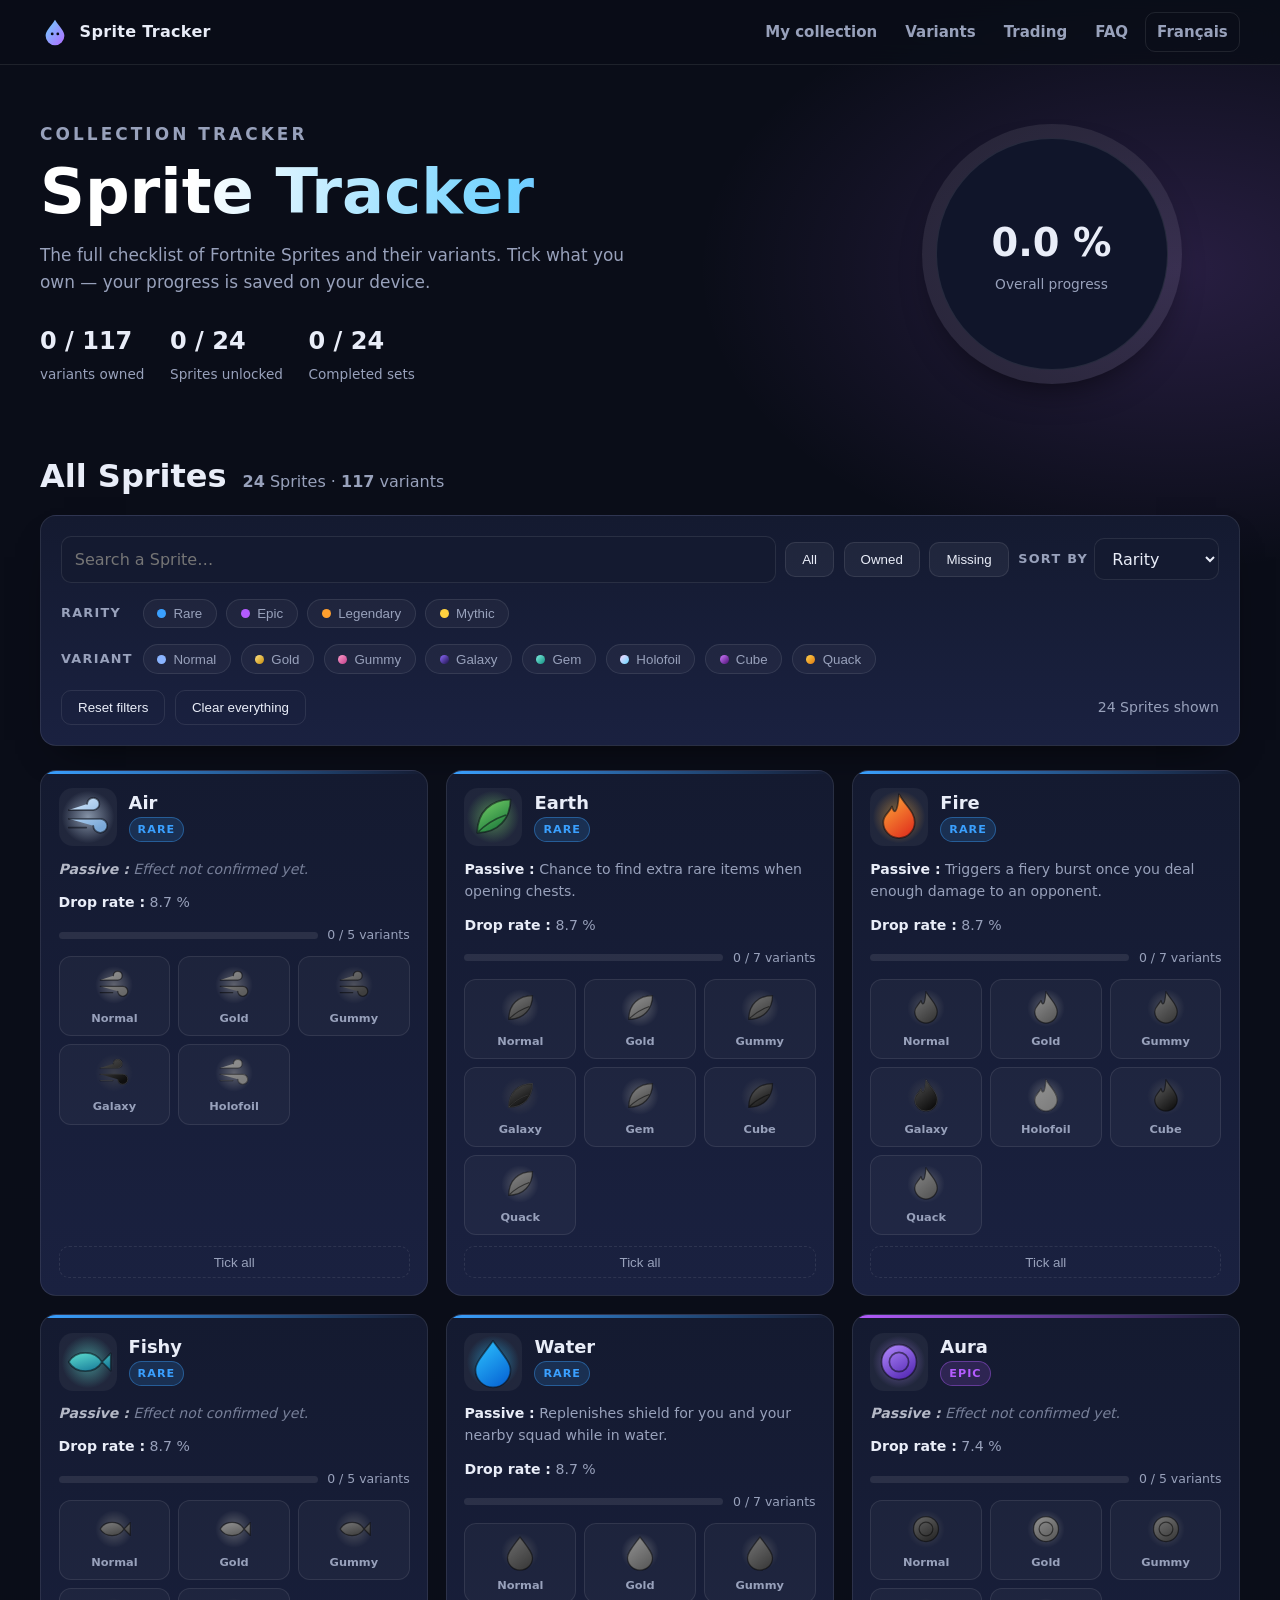
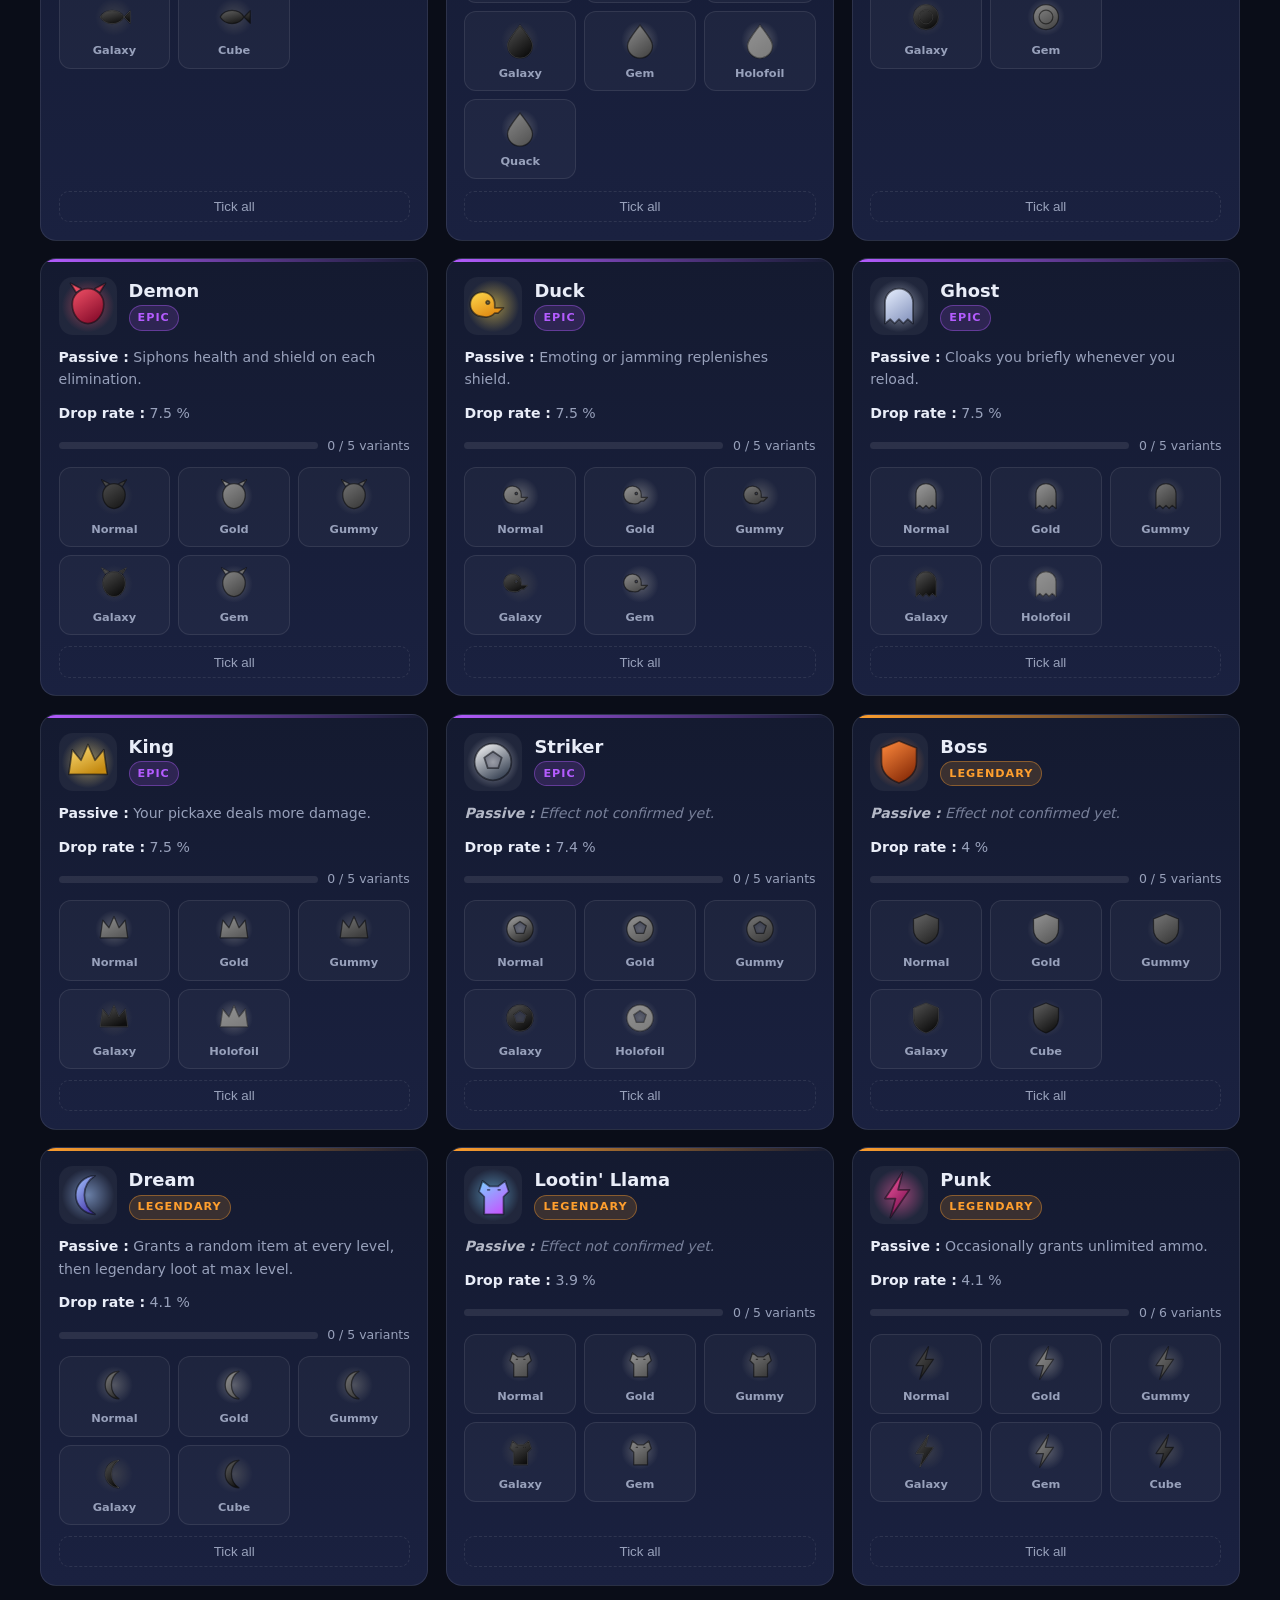
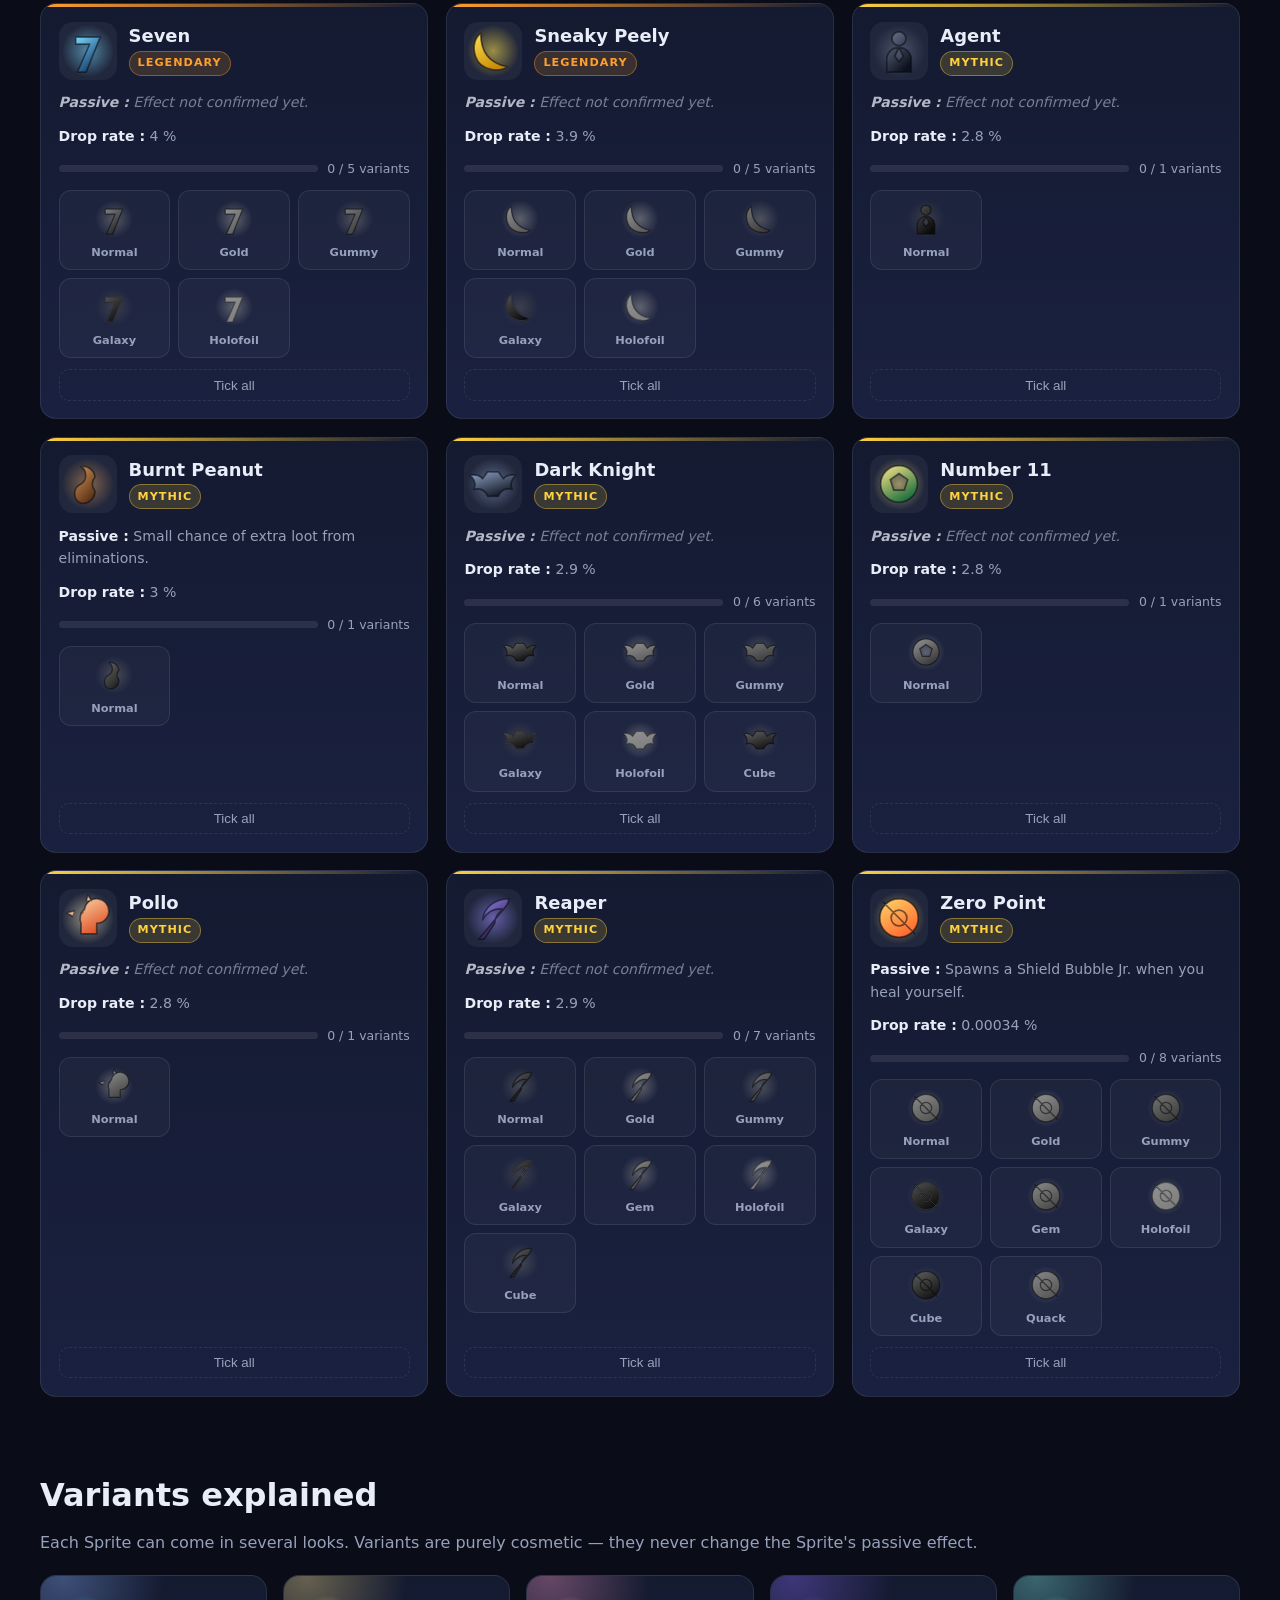
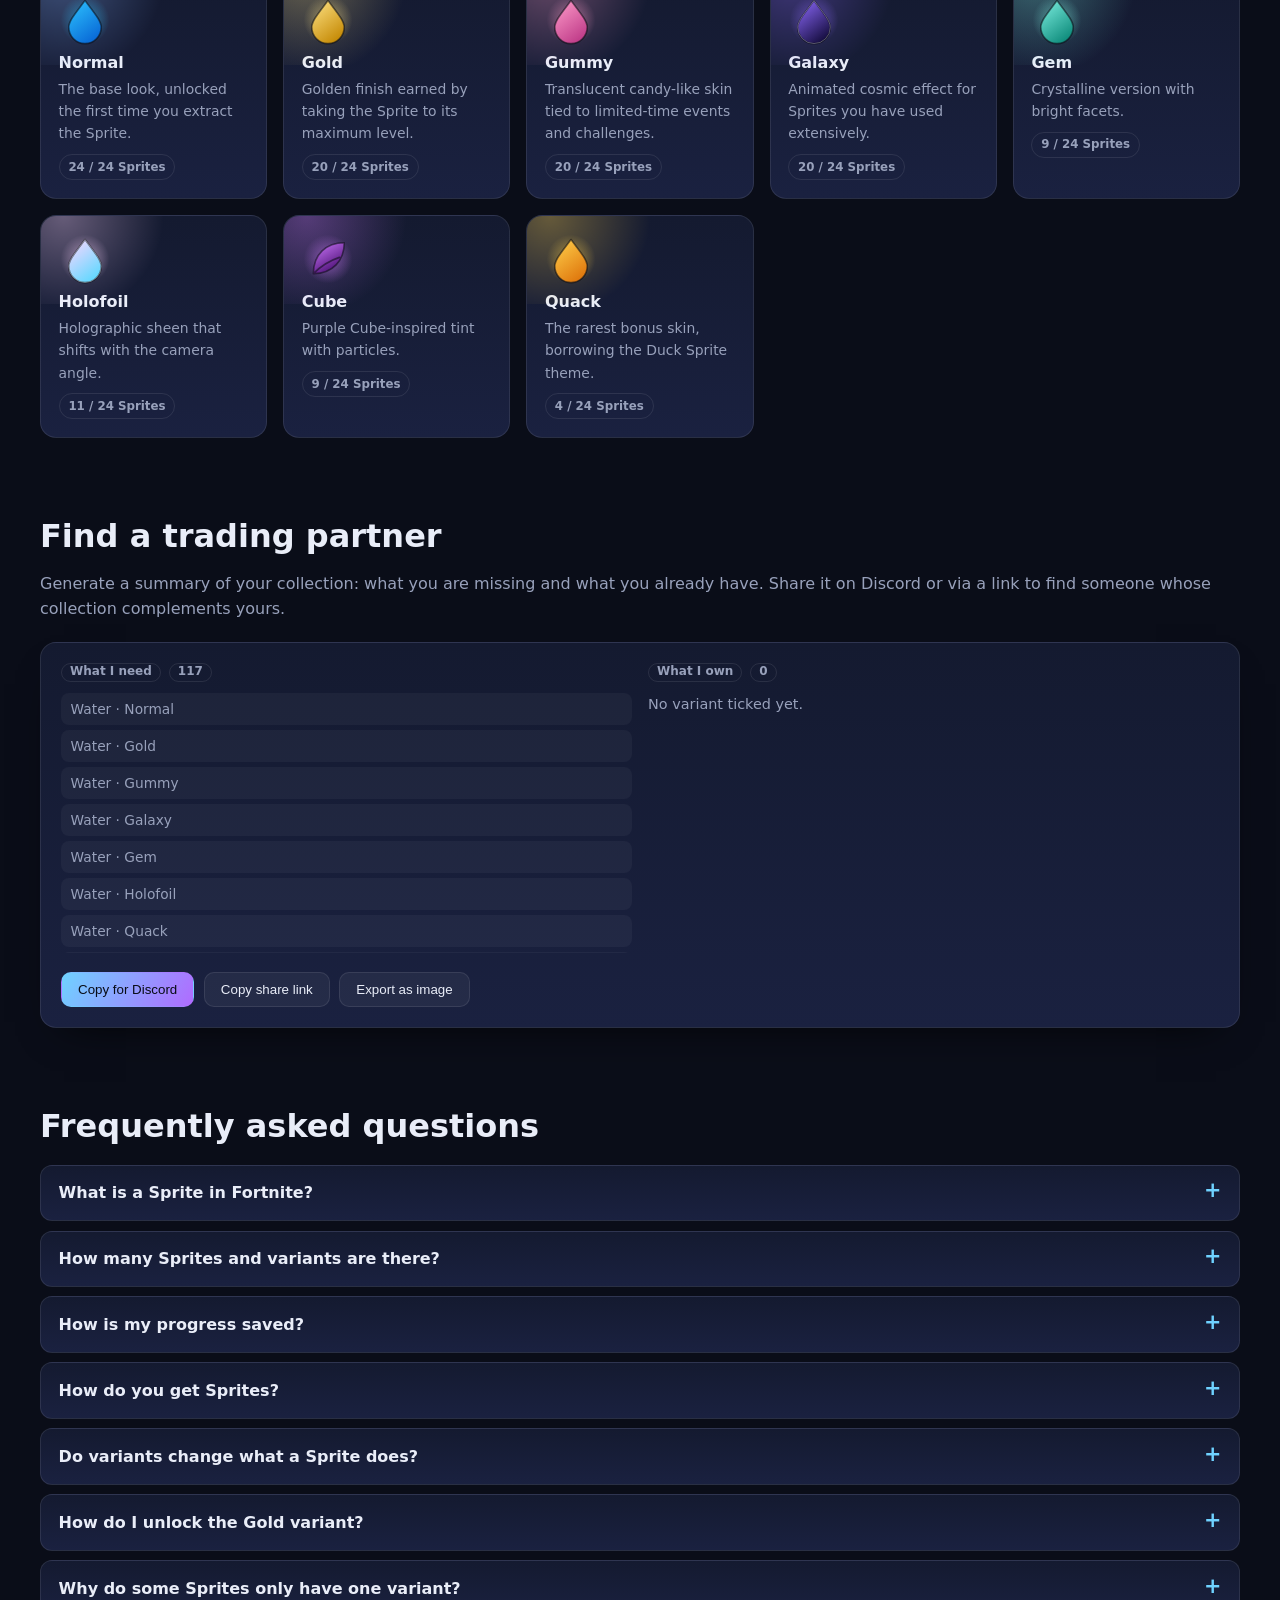
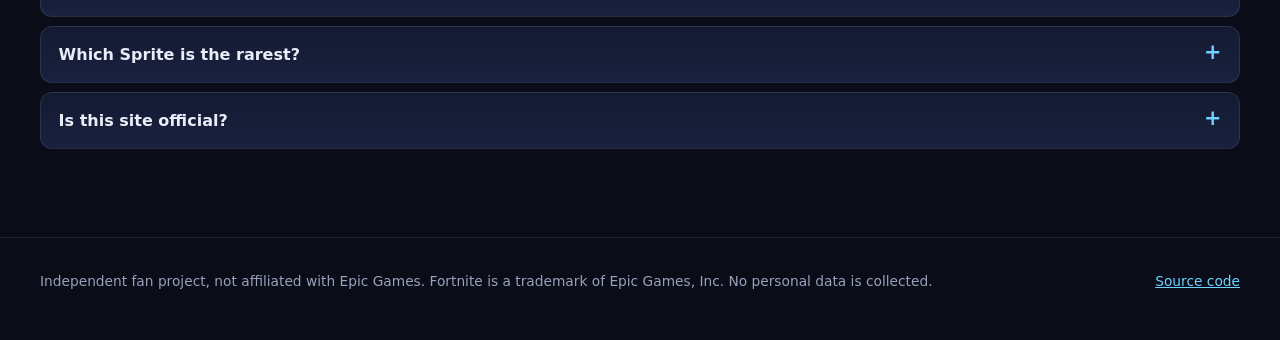
==== en/index.html @ acf473a6 "Ajout du site Sprite Tracker (checklist de collection FR/EN) Site statique sans build ni backend : -" ====
<!doctype html>
<html lang="en">
<head>
<meta charset="utf-8">
<meta name="viewport" content="width=device-width, initial-scale=1">
<title>Sprite Tracker — Fortnite Sprite collection checklist</title>
<meta name="description" content="Tick off your Sprites and variants, track your completion, find trading partners.">
<meta name="theme-color" content="#0a0d18">
<meta property="og:type" content="website">
<meta property="og:title" content="Sprite Tracker — Fortnite Sprite collection">
<meta property="og:description" content="The full checklist of Fortnite Sprites and their variants.">
<link rel="canonical" href="./">
<link rel="alternate" hreflang="fr" href="../fr/">
<link rel="alternate" hreflang="en" href="../en/">
<link rel="alternate" hreflang="x-default" href="../">
<link rel="icon" href="../assets/img/favicon.svg" type="image/svg+xml">
<link rel="stylesheet" href="../assets/css/styles.css">
</head>
<body>
<a class="skip" href="#collection">Skip to content</a>

<header class="site-header">
  <div class="wrap">
    <a class="brand" href="./">
      <svg viewBox="0 0 64 64" aria-hidden="true">
        <defs><linearGradient id="bg1" x1="0" y1="0" x2="1" y2="1">
          <stop offset="0%" stop-color="#6fd2ff"/><stop offset="100%" stop-color="#b06bff"/>
        </linearGradient></defs>
        <path d="M32 6 C 42 22, 52 30, 52 40 a 20 20 0 0 1 -40 0 C 12 30, 22 22, 32 6 Z"
              fill="url(#bg1)"/>
        <circle cx="26" cy="36" r="3" fill="#0a0d18"/>
        <circle cx="38" cy="36" r="3" fill="#0a0d18"/>
      </svg>
      Sprite Tracker
    </a>
    <nav class="site-nav" aria-label="Main navigation">
      <a href="#collection" data-t="nav.collection">Ma collection</a>
      <a href="#variantes" data-t="nav.variants">Variantes</a>
      <a href="#echanges" data-t="nav.trade">Échanges</a>
      <a href="#questions" data-t="nav.faq">FAQ</a>
      <a class="lang" id="lang-link" href="../fr/" data-t="nav.lang">Français</a>
    </nav>
  </div>
</header>

<main>
  <section class="hero">
    <div class="wrap hero__grid">
      <div>
        <p class="kicker" data-t="hero.kicker">Traqueur de collection</p>
        <h1 data-t="hero.title">Sprite Tracker</h1>
        <p data-t="hero.subtitle"></p>
        <div class="hero__stats">
          <div class="stat">
            <b id="progress-slots">0 / 0</b>
            <span data-t="hero.slotsLabel">variantes possédées</span>
          </div>
          <div class="stat">
            <b id="progress-sprites">0 / 0</b>
            <span data-t="hero.spritesLabel">Sprites débloqués</span>
          </div>
          <div class="stat">
            <b id="progress-complete">0 / 0</b>
            <span data-t="hero.completeLabel">Collections complètes</span>
          </div>
        </div>
      </div>
      <div class="ring" id="progress-ring" role="progressbar"
           aria-valuemin="0" aria-valuemax="100" aria-valuenow="0" aria-label="Progress">
        <div class="ring__inner">
          <div class="ring__pct" id="progress-pct">0 %</div>
          <div class="ring__sub" data-t="hero.progressLabel">Progression totale</div>
        </div>
      </div>
    </div>
  </section>

  <section class="section" id="collection">
    <div class="wrap">
      <div class="section__head">
        <h2 data-t="filters.heading">Tous les Sprites</h2>
        <p><b id="total-sprites">0</b> Sprites · <b id="total-slots">0</b> variants</p>
      </div>

      <div class="panel toolbar">
        <div class="toolbar__row">
          <input type="search" id="search" placeholder="Rechercher un Sprite…">
          <div id="status-filters" class="toolbar__row" role="group" aria-label="Status">
            <button type="button" class="btn" data-status="all" aria-pressed="true" data-t="filters.all">Tous</button>
            <button type="button" class="btn" data-status="owned" aria-pressed="false" data-t="filters.owned">Possédés</button>
            <button type="button" class="btn" data-status="missing" aria-pressed="false" data-t="filters.missing">Manquants</button>
          </div>
          <label class="toolbar__row" style="gap:.4rem">
            <span class="toolbar__label" style="min-width:auto" data-t="filters.sortLabel">Trier par</span>
            <select id="sort">
              <option value="rarity" data-t="filters.sortRarity">Rareté</option>
              <option value="name" data-t="filters.sortName">Nom</option>
              <option value="progress" data-t="filters.sortProgress">Progression</option>
              <option value="drop" data-t="filters.sortDrop">Taux d'apparition</option>
            </select>
          </label>
        </div>
        <div class="toolbar__row">
          <span class="toolbar__label" data-t="filters.rarity">Rareté</span>
          <div id="rarity-filters" class="toolbar__row" role="group"></div>
        </div>
        <div class="toolbar__row">
          <span class="toolbar__label" data-t="filters.variant">Variante</span>
          <div id="variant-filters" class="toolbar__row" role="group"></div>
        </div>
        <div class="toolbar__row">
          <button type="button" class="btn btn--ghost" id="clear-filters" data-t="filters.clear">Réinitialiser les filtres</button>
          <button type="button" class="btn btn--ghost" id="reset" data-t="hero.reset">Tout décocher</button>
          <span class="toolbar__meta" id="result-count"></span>
        </div>
      </div>

      <div class="grid" id="grid"></div>
    </div>
  </section>

  <section class="section" id="variantes">
    <div class="wrap">
      <div class="section__head">
        <h2 data-t="variants.heading">Les variantes expliquées</h2>
        <p data-t="variants.intro"></p>
      </div>
      <ul class="legend" id="variant-legend"></ul>
    </div>
  </section>

  <section class="section" id="echanges">
    <div class="wrap">
      <div class="section__head">
        <h2 data-t="trade.heading">Trouver un partenaire d'échange</h2>
        <p data-t="trade.intro"></p>
      </div>
      <div class="panel">
        <div class="trade">
          <div class="trade__col">
            <h3><span data-t="trade.want">Ce qu'il me manque</span> <span id="trade-want-count">0</span></h3>
            <div id="trade-want"></div>
          </div>
          <div class="trade__col">
            <h3><span data-t="trade.have">Ce que je possède</span> <span id="trade-have-count">0</span></h3>
            <div id="trade-have"></div>
          </div>
        </div>
        <div class="trade__actions">
          <button type="button" class="btn btn--primary" id="copy-discord" data-t="trade.copy">Copier pour Discord</button>
          <button type="button" class="btn" id="copy-link" data-t="trade.share">Copier le lien de partage</button>
          <button type="button" class="btn" id="export-image" data-t="trade.exportImage">Exporter en image</button>
        </div>
      </div>
    </div>
  </section>

  <section class="section" id="questions">
    <div class="wrap">
      <div class="section__head">
        <h2 data-t="faq.heading">Questions fréquentes</h2>
      </div>
      <div class="faq" id="faq"></div>
    </div>
  </section>
</main>

<footer class="site-footer">
  <div class="wrap">
    <p data-t="footer.disclaimer"></p>
    <p><a href="https://github.com/rachid598/sprite" data-t="footer.source">Code source</a></p>
  </div>
</footer>

<dialog id="import-dialog">
  <h2 data-t="trade.importTitle">Progression importée</h2>
  <p data-t="trade.importBody"></p>
  <span id="import-compare"></span>
  <div class="dialog__actions">
    <button type="button" class="btn btn--primary" data-import="replace" data-t="trade.importReplace">Remplacer la mienne</button>
    <button type="button" class="btn" data-import="merge" data-t="trade.importMerge">Fusionner les deux</button>
    <button type="button" class="btn btn--ghost" data-import="keep" data-t="trade.importKeep">Garder la mienne</button>
  </div>
</dialog>

<script type="module" src="../assets/js/app.js"></script>
</body>
</html>
---- assets/css/styles.css ----
:root {
  --bg: #0a0d18;
  --bg-2: #10152a;
  --panel: #141a30;
  --panel-2: #1a2140;
  --line: rgba(255, 255, 255, 0.09);
  --text: #e9edf8;
  --muted: #98a1bb;
  --accent: #6fd2ff;
  --accent-2: #b06bff;
  --ok: #55e39b;
  --radius: 16px;
  --shadow: 0 18px 40px -24px rgba(0, 0, 0, 0.9);
  --max: 1200px;
}

* {
  box-sizing: border-box;
}

html {
  scroll-behavior: smooth;
  /* le header est collant : décale les ancres pour ne pas passer dessous */
  scroll-padding-top: 80px;
}

body {
  margin: 0;
  background:
    radial-gradient(900px 600px at 12% -8%, rgba(111, 210, 255, 0.16), transparent 60%),
    radial-gradient(800px 500px at 92% 4%, rgba(176, 107, 255, 0.18), transparent 60%),
    var(--bg);
  color: var(--text);
  font: 16px/1.6 system-ui, -apple-system, 'Segoe UI', Roboto, sans-serif;
  -webkit-font-smoothing: antialiased;
}

h1, h2, h3 {
  line-height: 1.15;
  margin: 0;
}

p {
  margin: 0;
}

a {
  color: var(--accent);
}

.wrap {
  width: min(100% - 2.5rem, var(--max));
  margin-inline: auto;
}

.skip {
  position: absolute;
  left: -9999px;
}

.skip:focus {
  left: 1rem;
  top: 1rem;
  z-index: 50;
  background: var(--panel);
  padding: 0.6rem 1rem;
  border-radius: 10px;
}

/* ------------------------------------------------------------------ nav */

.site-header {
  position: sticky;
  top: 0;
  z-index: 30;
  backdrop-filter: blur(14px);
  background: rgba(10, 13, 24, 0.78);
  border-bottom: 1px solid var(--line);
}

.site-header .wrap {
  display: flex;
  align-items: center;
  gap: 1.25rem;
  min-height: 64px;
}

.brand {
  display: flex;
  align-items: center;
  gap: 0.6rem;
  font-weight: 800;
  letter-spacing: 0.02em;
  color: var(--text);
  text-decoration: none;
  margin-right: auto;
}

.brand svg {
  width: 30px;
  height: 30px;
}

.site-nav {
  display: flex;
  gap: 0.35rem;
  align-items: center;
  flex-wrap: wrap;
}

.site-nav a {
  color: var(--muted);
  text-decoration: none;
  padding: 0.45rem 0.7rem;
  border-radius: 10px;
  font-size: 0.94rem;
  font-weight: 600;
}

.site-nav a:hover,
.site-nav a:focus-visible {
  color: var(--text);
  background: rgba(255, 255, 255, 0.07);
}

.site-nav .lang {
  border: 1px solid var(--line);
}

/* ----------------------------------------------------------------- hero */

.hero {
  padding: 3.5rem 0 2rem;
}

.hero__grid {
  display: grid;
  grid-template-columns: minmax(0, 1.35fr) minmax(280px, 0.65fr);
  gap: 2.5rem;
  align-items: center;
}

.kicker {
  text-transform: uppercase;
  letter-spacing: 0.18em;
  font-size: 0.74rem;
  font-weight: 700;
  color: var(--accent);
}

.hero h1 {
  font-size: clamp(2.4rem, 6vw, 3.9rem);
  margin: 0.5rem 0 0.9rem;
  background: linear-gradient(100deg, #fff 20%, var(--accent) 60%, var(--accent-2));
  -webkit-background-clip: text;
  background-clip: text;
  color: transparent;
}

.hero p {
  color: var(--muted);
  max-width: 56ch;
  font-size: 1.06rem;
}

.hero__stats {
  display: flex;
  gap: 1.6rem;
  margin-top: 1.6rem;
  flex-wrap: wrap;
}

.stat b {
  display: block;
  font-size: 1.5rem;
}

.stat span {
  color: var(--muted);
  font-size: 0.85rem;
}

/* anneau de progression */
.ring {
  --pct: 0;
  position: relative;
  width: min(260px, 70vw);
  aspect-ratio: 1;
  margin-inline: auto;
  border-radius: 50%;
  background:
    conic-gradient(from -90deg, var(--accent) 0%, var(--accent-2) calc(var(--pct) * 1%), rgba(255, 255, 255, 0.08) 0);
  display: grid;
  place-items: center;
  box-shadow: var(--shadow);
}

.ring::before {
  content: '';
  position: absolute;
  inset: 14px;
  border-radius: 50%;
  background: var(--bg-2);
  border: 1px solid var(--line);
}

.ring__inner {
  position: relative;
  text-align: center;
}

.ring__pct {
  font-size: 2.4rem;
  font-weight: 800;
}

.ring__sub {
  color: var(--muted);
  font-size: 0.86rem;
}

/* --------------------------------------------------------------- panels */

.section {
  padding: 2.5rem 0;
}

.section__head {
  display: flex;
  align-items: baseline;
  gap: 1rem;
  flex-wrap: wrap;
  margin-bottom: 1.25rem;
}

.section h2 {
  font-size: clamp(1.5rem, 3vw, 2rem);
}

.section__head p {
  color: var(--muted);
}

.panel {
  background: linear-gradient(180deg, var(--panel), var(--panel-2));
  border: 1px solid var(--line);
  border-radius: var(--radius);
  padding: 1.25rem;
  box-shadow: var(--shadow);
}

/* -------------------------------------------------------------- filters */

.toolbar {
  display: grid;
  gap: 1rem;
  margin-bottom: 1.5rem;
}

.toolbar__row {
  display: flex;
  gap: 0.6rem;
  align-items: center;
  flex-wrap: wrap;
}

.toolbar__label {
  color: var(--muted);
  font-size: 0.8rem;
  text-transform: uppercase;
  letter-spacing: 0.1em;
  font-weight: 700;
  min-width: 72px;
}

input[type='search'],
select {
  background: var(--panel);
  border: 1px solid var(--line);
  color: var(--text);
  border-radius: 10px;
  padding: 0.6rem 0.8rem;
  font: inherit;
}

input[type='search'] {
  flex: 1 1 220px;
}

input[type='search']:focus-visible,
select:focus-visible,
button:focus-visible,
a:focus-visible,
label:focus-within {
  outline: 2px solid var(--accent);
  outline-offset: 2px;
}

.chip {
  --chip-a: var(--accent);
  --chip-b: var(--accent-2);
  border: 1px solid var(--line);
  background: rgba(255, 255, 255, 0.04);
  color: var(--muted);
  border-radius: 999px;
  padding: 0.4rem 0.85rem;
  font: 600 0.88rem/1 inherit;
  cursor: pointer;
  transition: all 0.15s ease;
  display: inline-flex;
  align-items: center;
  gap: 0.45rem;
}

.chip::before {
  content: '';
  width: 9px;
  height: 9px;
  border-radius: 50%;
  background: linear-gradient(135deg, var(--chip-a), var(--chip-b));
}

.chip:hover {
  color: var(--text);
  border-color: rgba(255, 255, 255, 0.25);
}

.chip[aria-pressed='true'] {
  color: #080c16;
  background: linear-gradient(135deg, var(--chip-a), var(--chip-b));
  border-color: transparent;
}

.chip[aria-pressed='true']::before {
  background: rgba(0, 0, 0, 0.45);
}

.btn {
  border: 1px solid var(--line);
  background: rgba(255, 255, 255, 0.05);
  color: var(--text);
  border-radius: 10px;
  padding: 0.55rem 1rem;
  font: 600 0.92rem/1.2 inherit;
  cursor: pointer;
  transition: all 0.15s ease;
}

.btn:hover {
  background: rgba(255, 255, 255, 0.1);
}

.btn--primary {
  background: linear-gradient(120deg, var(--accent), var(--accent-2));
  color: #080c16;
  border-color: transparent;
}

.btn--ghost {
  background: none;
}

.btn.is-flashing {
  background: var(--ok);
  color: #08120c;
  border-color: transparent;
}

.toolbar__meta {
  color: var(--muted);
  font-size: 0.88rem;
  margin-left: auto;
}

/* ----------------------------------------------------------------- grid */

.grid {
  display: grid;
  grid-template-columns: repeat(auto-fill, minmax(290px, 1fr));
  gap: 1.1rem;
}

.card {
  --rarity: var(--accent);
  position: relative;
  background: linear-gradient(180deg, var(--panel), var(--panel-2));
  border: 1px solid var(--line);
  border-radius: var(--radius);
  padding: 1.1rem;
  display: flex;
  flex-direction: column;
  gap: 0.7rem;
  overflow: hidden;
}

.card::before {
  content: '';
  position: absolute;
  inset: 0 0 auto;
  height: 3px;
  background: linear-gradient(90deg, var(--rarity), transparent);
}

.card.is-complete {
  border-color: color-mix(in srgb, var(--ok) 45%, transparent);
}

.card__head {
  display: flex;
  align-items: center;
  gap: 0.75rem;
}

.card__art {
  display: grid;
  place-items: center;
  width: 58px;
  height: 58px;
  border-radius: 14px;
  background: rgba(255, 255, 255, 0.05);
  flex: none;
}

.card__id {
  display: flex;
  flex-direction: column;
  gap: 0.25rem;
  min-width: 0;
}

.card__name {
  font-size: 1.12rem;
}

.card__done {
  margin-left: auto;
  color: var(--ok);
  font-size: 1.3rem;
  font-weight: 800;
}

.badge {
  align-self: flex-start;
  font-size: 0.7rem;
  font-weight: 800;
  text-transform: uppercase;
  letter-spacing: 0.09em;
  padding: 0.16rem 0.5rem;
  border-radius: 999px;
  color: var(--rarity);
  background: color-mix(in srgb, var(--rarity) 16%, transparent);
  border: 1px solid color-mix(in srgb, var(--rarity) 40%, transparent);
}

.card__ability,
.card__drop {
  font-size: 0.88rem;
  color: var(--muted);
}

.card__ability b,
.card__drop b {
  color: var(--text);
  font-weight: 700;
}

.card__ability.is-muted {
  opacity: 0.75;
  font-style: italic;
}

.card__meter {
  display: flex;
  align-items: center;
  gap: 0.6rem;
}

.meter {
  flex: 1;
  height: 7px;
  border-radius: 999px;
  background: rgba(255, 255, 255, 0.09);
  overflow: hidden;
}

.meter i {
  display: block;
  height: 100%;
  border-radius: inherit;
  background: linear-gradient(90deg, var(--accent), var(--accent-2));
  transition: width 0.25s ease;
}

.card__count {
  font-size: 0.78rem;
  color: var(--muted);
  white-space: nowrap;
}

.variants {
  display: grid;
  grid-template-columns: repeat(auto-fill, minmax(84px, 1fr));
  gap: 0.5rem;
}

.variant {
  --chip-a: var(--accent);
  --chip-b: var(--accent-2);
  position: relative;
  display: flex;
  flex-direction: column;
  align-items: center;
  gap: 0.25rem;
  padding: 0.5rem 0.25rem;
  border-radius: 12px;
  border: 1px solid var(--line);
  background: rgba(255, 255, 255, 0.03);
  cursor: pointer;
  text-align: center;
  transition: all 0.15s ease;
}

.variant input {
  position: absolute;
  opacity: 0;
  pointer-events: none;
}

.variant__art {
  filter: grayscale(1) brightness(0.65);
  transition: filter 0.18s ease;
  line-height: 0;
}

.variant__name {
  font-size: 0.71rem;
  font-weight: 700;
  color: var(--muted);
}

.variant:hover {
  border-color: rgba(255, 255, 255, 0.24);
}

.variant.is-owned {
  border-color: color-mix(in srgb, var(--chip-a) 55%, transparent);
  background: color-mix(in srgb, var(--chip-a) 12%, transparent);
}

.variant.is-owned .variant__art {
  filter: none;
}

.variant.is-owned .variant__name {
  color: var(--text);
}

.variant.is-owned::after {
  content: '✓';
  position: absolute;
  top: 4px;
  right: 6px;
  font-size: 0.7rem;
  font-weight: 800;
  color: var(--ok);
}

.variant.is-dimmed {
  opacity: 0.32;
}

.card__toggle {
  margin-top: auto;
  border: 1px dashed var(--line);
  background: none;
  color: var(--muted);
  border-radius: 10px;
  padding: 0.45rem;
  font: 600 0.82rem inherit;
  cursor: pointer;
}

.card__toggle:hover {
  color: var(--text);
  border-color: rgba(255, 255, 255, 0.28);
}

.empty {
  grid-column: 1 / -1;
  text-align: center;
  color: var(--muted);
  padding: 3rem 1rem;
}

/* -------------------------------------------------------------- legend */

.legend {
  list-style: none;
  margin: 0;
  padding: 0;
  display: grid;
  grid-template-columns: repeat(auto-fill, minmax(220px, 1fr));
  gap: 1rem;
}

.legend__item {
  --chip-a: var(--accent);
  --chip-b: var(--accent-2);
  background: linear-gradient(180deg, var(--panel), var(--panel-2));
  border: 1px solid var(--line);
  border-radius: var(--radius);
  padding: 1.1rem;
  position: relative;
  overflow: hidden;
}

.legend__item::before {
  content: '';
  position: absolute;
  inset: -40% 40% 60% -40%;
  background: radial-gradient(circle, color-mix(in srgb, var(--chip-a) 35%, transparent), transparent 70%);
}

.legend__art {
  position: relative;
  line-height: 0;
  display: block;
  margin-bottom: 0.5rem;
}

.legend__item h3 {
  font-size: 1rem;
  margin-bottom: 0.35rem;
}

.legend__item p {
  color: var(--muted);
  font-size: 0.87rem;
}

.legend__count {
  display: inline-block;
  margin-top: 0.6rem;
  font-size: 0.74rem;
  font-weight: 700;
  color: var(--muted);
  border: 1px solid var(--line);
  border-radius: 999px;
  padding: 0.15rem 0.55rem;
}

/* --------------------------------------------------------------- trade */

.trade {
  display: grid;
  grid-template-columns: repeat(auto-fit, minmax(260px, 1fr));
  gap: 1rem;
}

.trade__col h3 {
  display: flex;
  align-items: center;
  gap: 0.5rem;
  font-size: 1rem;
  margin-bottom: 0.7rem;
}

.trade__col h3 span {
  font-size: 0.75rem;
  font-weight: 700;
  color: var(--muted);
  border: 1px solid var(--line);
  border-radius: 999px;
  padding: 0.1rem 0.5rem;
}

.trade__list {
  margin: 0;
  padding: 0;
  list-style: none;
  max-height: 260px;
  overflow-y: auto;
  display: grid;
  gap: 0.3rem;
}

.trade__list li {
  font-size: 0.86rem;
  color: var(--muted);
  padding: 0.32rem 0.6rem;
  border-radius: 8px;
  background: rgba(255, 255, 255, 0.04);
}

.trade__empty {
  color: var(--muted);
  font-size: 0.9rem;
}

.trade__actions {
  display: flex;
  gap: 0.6rem;
  flex-wrap: wrap;
  margin-top: 1.2rem;
}

/* ----------------------------------------------------------------- faq */

.faq {
  display: grid;
  gap: 0.6rem;
}

.faq__item {
  background: linear-gradient(180deg, var(--panel), var(--panel-2));
  border: 1px solid var(--line);
  border-radius: 12px;
  padding: 0.9rem 1.1rem;
}

.faq__q {
  cursor: pointer;
  font-weight: 700;
  list-style: none;
  display: flex;
  justify-content: space-between;
  gap: 1rem;
}

.faq__q::-webkit-details-marker {
  display: none;
}

.faq__q::after {
  content: '+';
  color: var(--accent);
  font-size: 1.3rem;
  line-height: 1;
}

.faq__item[open] .faq__q::after {
  content: '−';
}

.faq__a {
  color: var(--muted);
  padding-top: 0.6rem;
  font-size: 0.94rem;
}

/* -------------------------------------------------------------- dialog */

dialog {
  border: 1px solid var(--line);
  border-radius: var(--radius);
  background: var(--panel);
  color: var(--text);
  padding: 1.5rem;
  max-width: 460px;
  box-shadow: var(--shadow);
}

dialog::backdrop {
  background: rgba(4, 6, 14, 0.72);
  backdrop-filter: blur(3px);
}

dialog h2 {
  font-size: 1.2rem;
  margin-bottom: 0.6rem;
}

dialog p {
  color: var(--muted);
  font-size: 0.92rem;
}

#import-compare {
  display: block;
  margin: 0.8rem 0 1.2rem;
  font-weight: 700;
  color: var(--text);
  font-size: 0.9rem;
}

.dialog__actions {
  display: flex;
  gap: 0.5rem;
  flex-wrap: wrap;
}

/* -------------------------------------------------------------- footer */

.site-footer {
  border-top: 1px solid var(--line);
  margin-top: 3rem;
  padding: 2rem 0 3rem;
  color: var(--muted);
  font-size: 0.86rem;
}

.site-footer .wrap {
  display: flex;
  gap: 1rem;
  justify-content: space-between;
  flex-wrap: wrap;
}

/* -------------------------------------------------------------- mobile */

@media (max-width: 900px) {
  .hero__grid {
    grid-template-columns: 1fr;
  }

  .ring {
    order: -1;
  }
}

@media (max-width: 640px) {
  .toolbar__label {
    min-width: 100%;
  }

  .site-nav a {
    padding: 0.4rem 0.5rem;
    font-size: 0.85rem;
  }

  .hero {
    padding-top: 2rem;
  }
}

@media (prefers-reduced-motion: reduce) {
  * {
    animation: none !important;
    transition: none !important;
  }

  html {
    scroll-behavior: auto;
  }
}
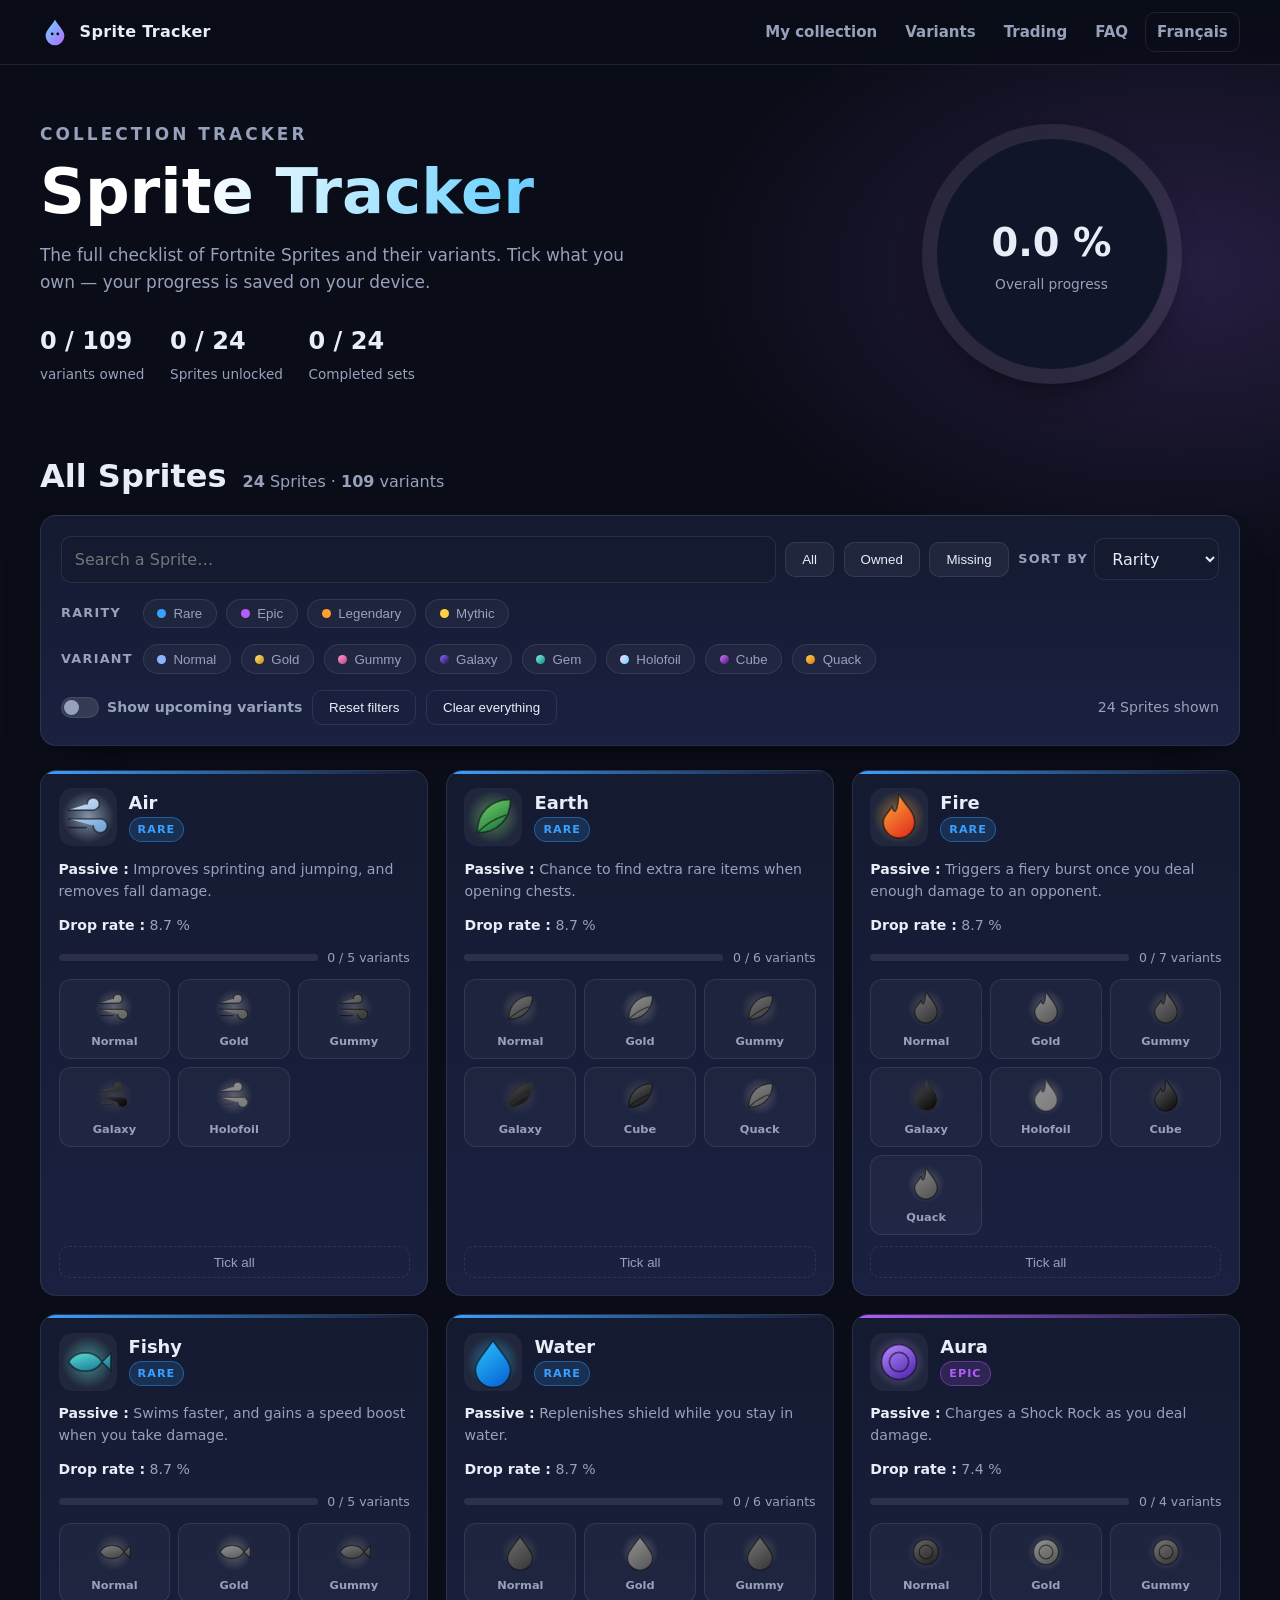
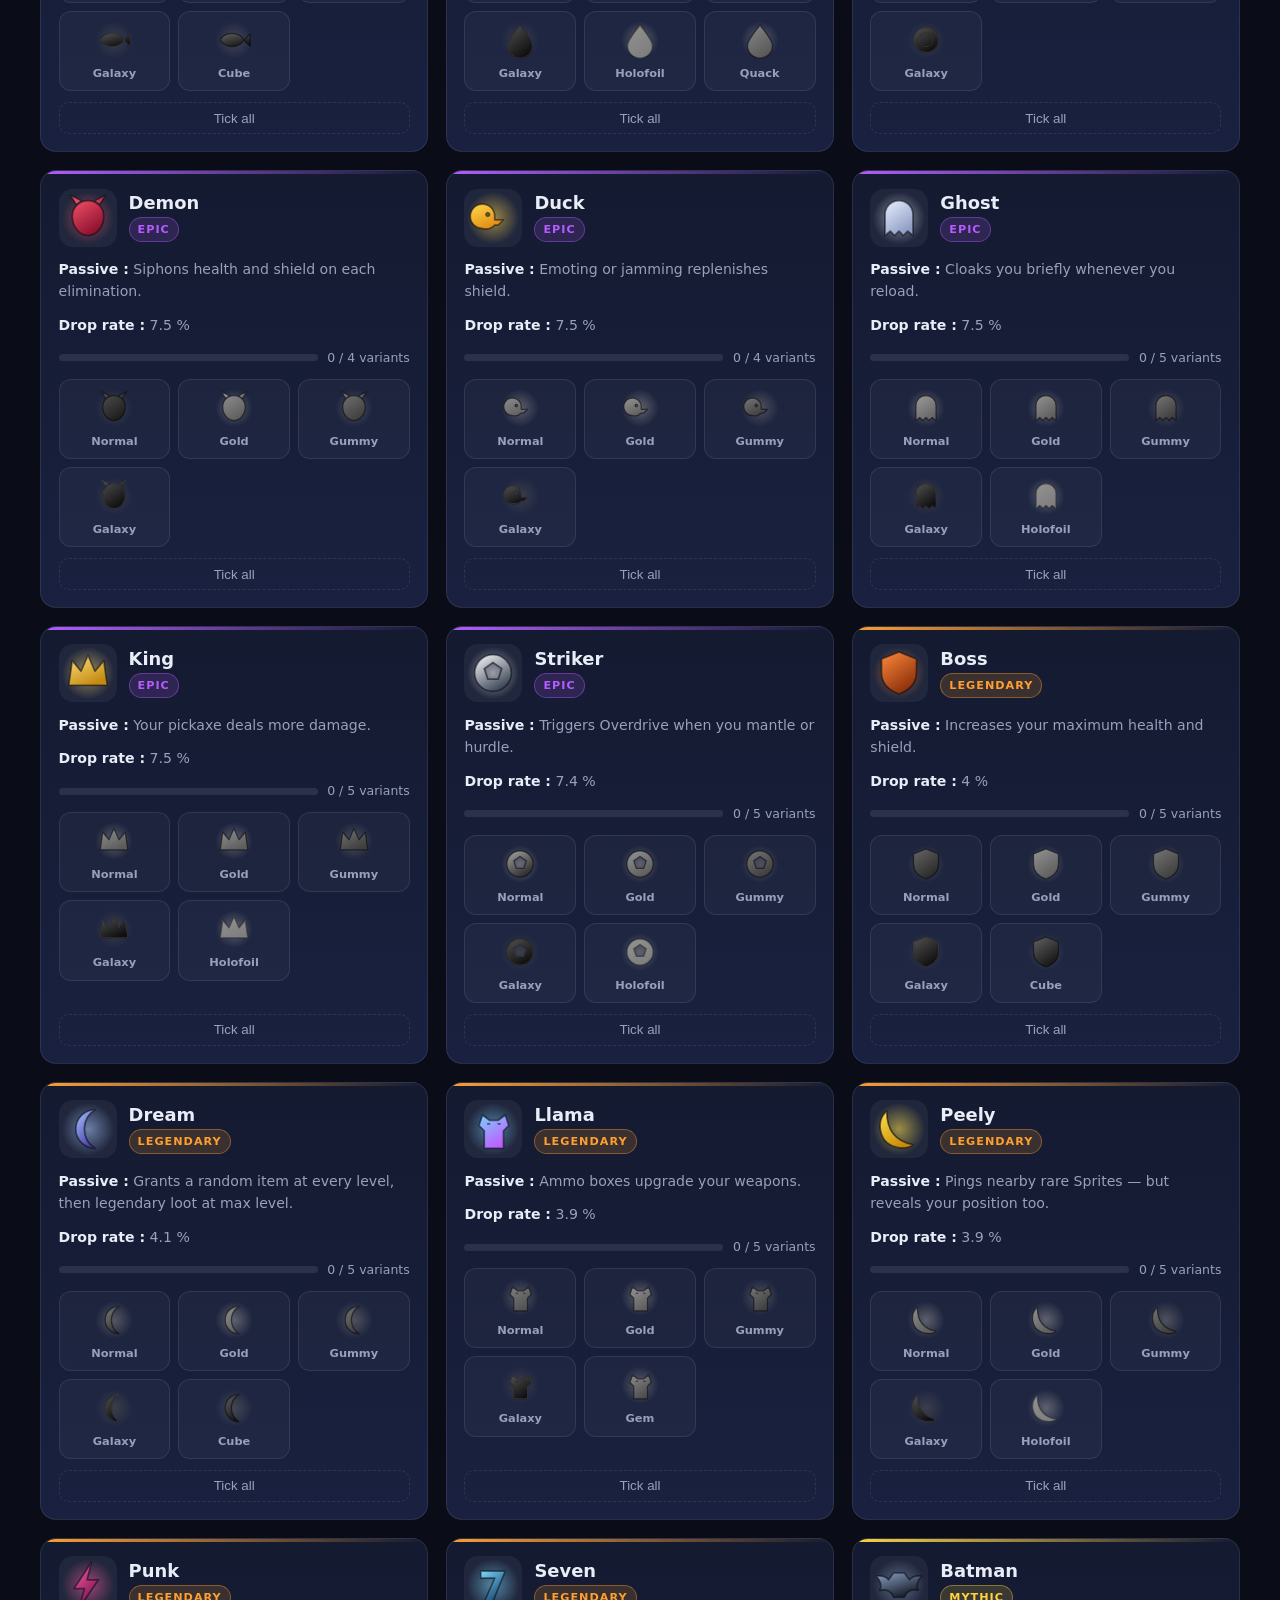
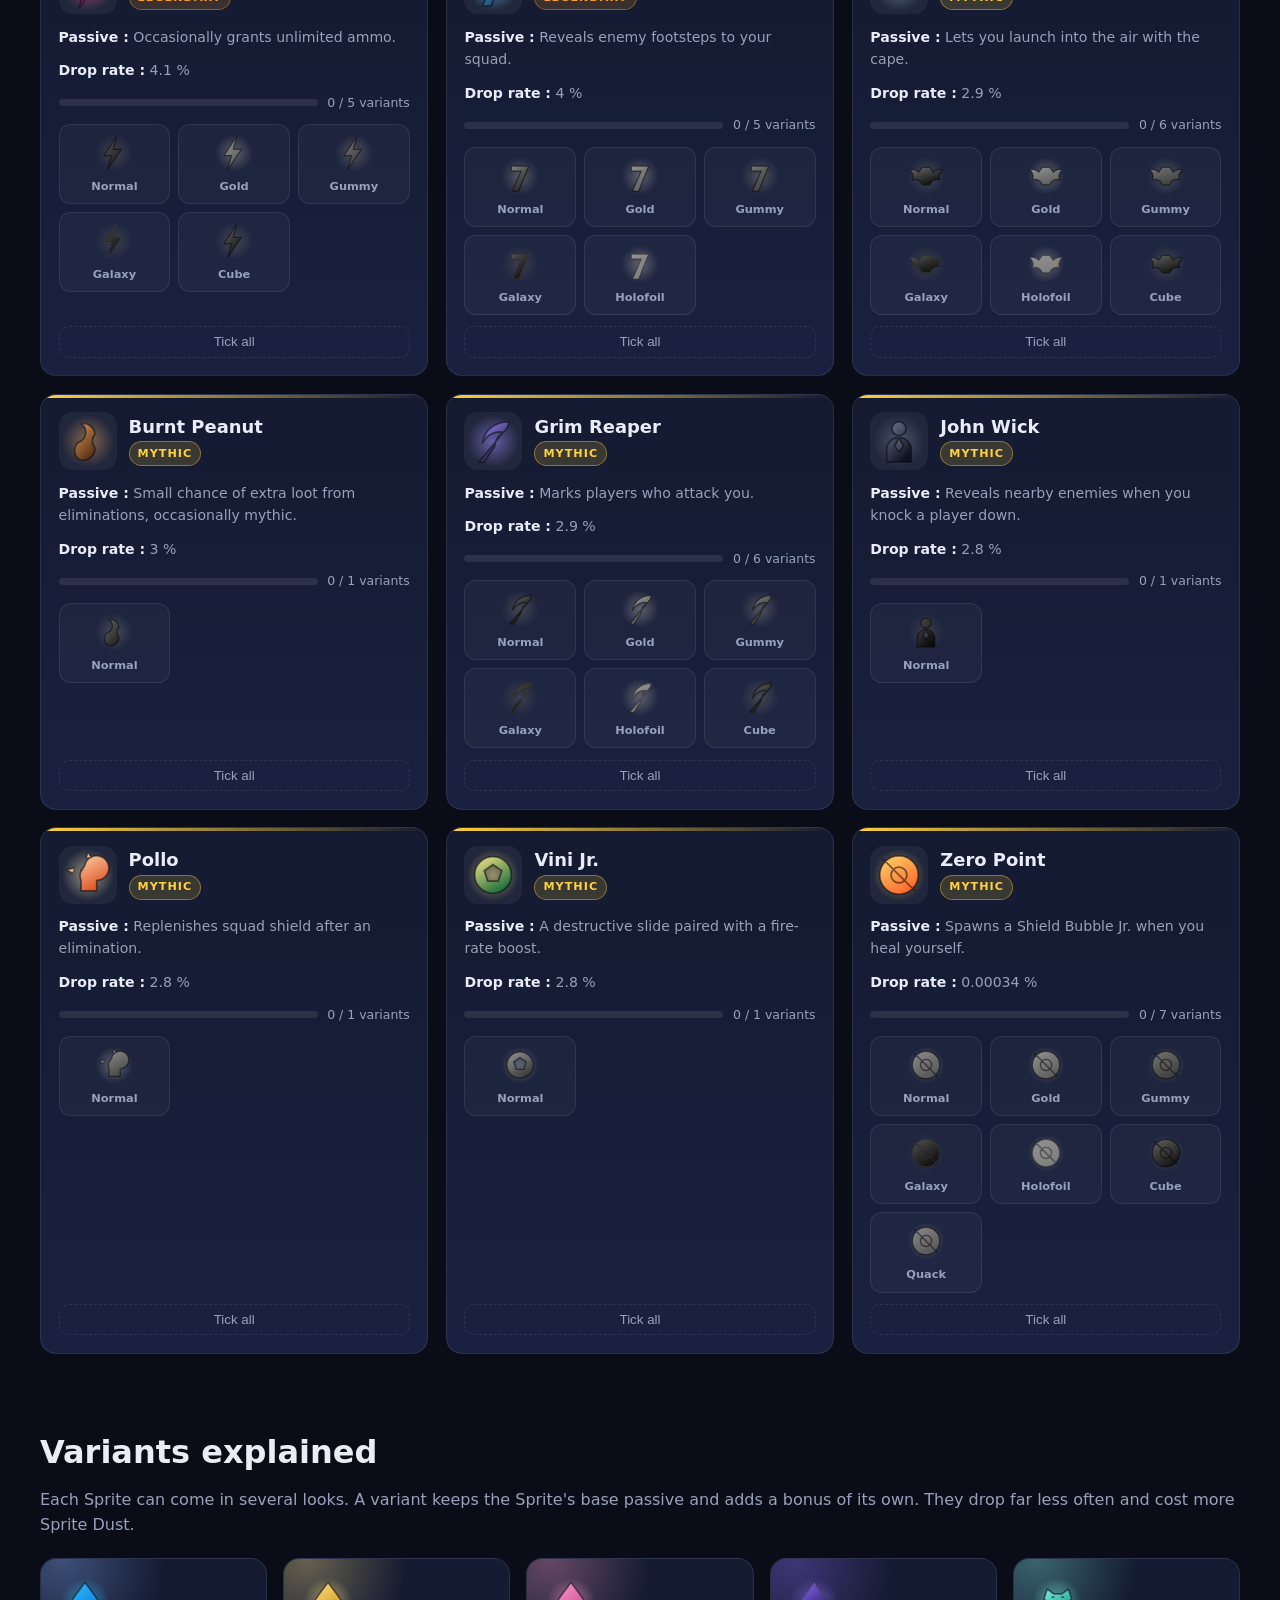
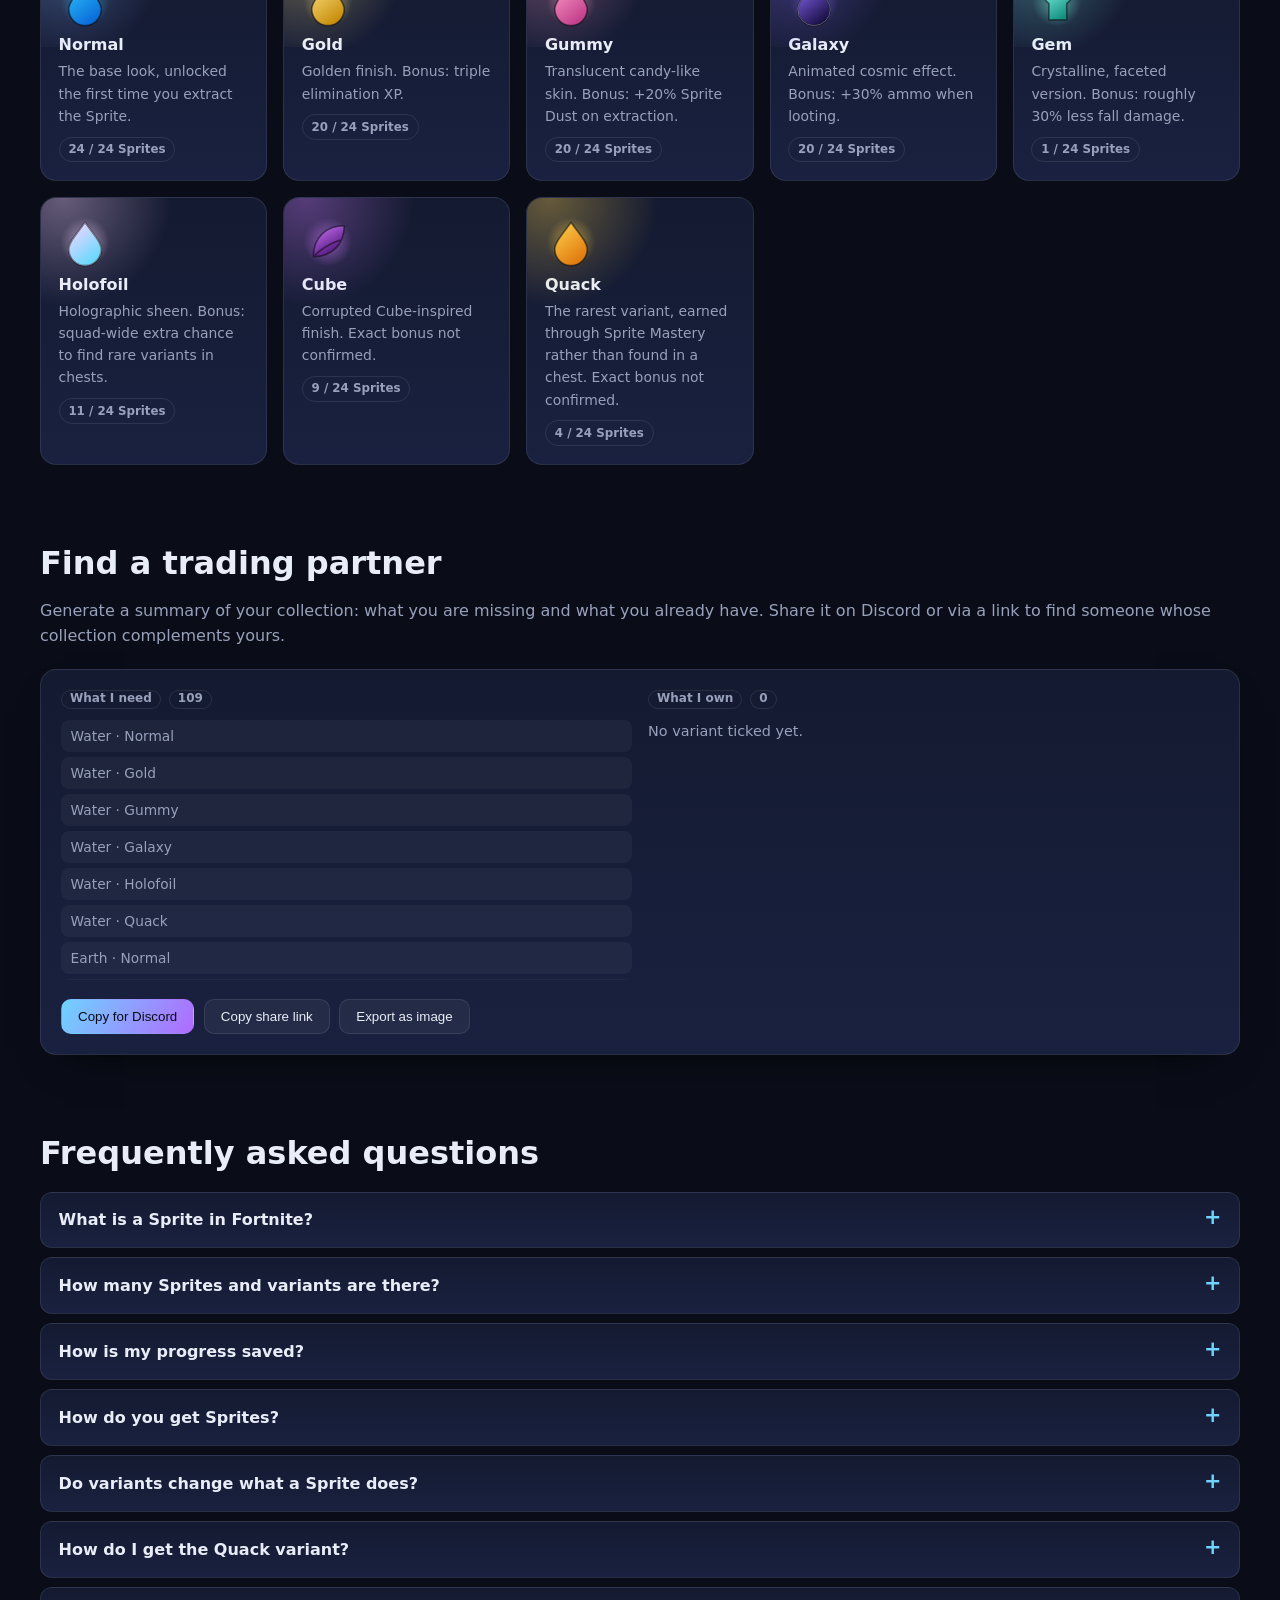
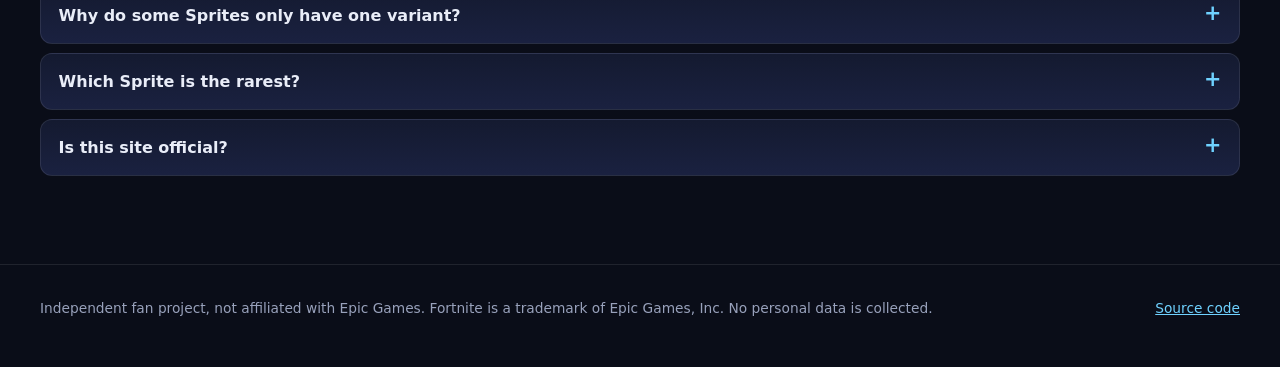
==== commit 8033c6de: "Ajoute les 8 variantes Gemme a venir et leur bascule d'affichage Extraction de la matrice Sprite x v" ====
--- a/en/index.html
+++ b/en/index.html
@@ -109,6 +109,11 @@
           <div id="variant-filters" class="toolbar__row" role="group"></div>
         </div>
         <div class="toolbar__row">
+          <label class="switch">
+            <input type="checkbox" id="show-unreleased">
+            <span class="switch__track" aria-hidden="true"><span class="switch__dot"></span></span>
+            <span data-t="filters.showUnreleased">Afficher les variantes à venir</span>
+          </label>
           <button type="button" class="btn btn--ghost" id="clear-filters" data-t="filters.clear">Réinitialiser les filtres</button>
           <button type="button" class="btn btn--ghost" id="reset" data-t="hero.reset">Tout décocher</button>
           <span class="toolbar__meta" id="result-count"></span>
--- a/assets/css/styles.css
+++ b/assets/css/styles.css
@@ -366,6 +366,88 @@
   border-color: transparent;
 }
 
+/* interrupteur « variantes à venir » */
+.switch {
+  display: inline-flex;
+  align-items: center;
+  gap: 0.5rem;
+  cursor: pointer;
+  font-size: 0.88rem;
+  font-weight: 600;
+  color: var(--muted);
+  user-select: none;
+}
+
+.switch:hover {
+  color: var(--text);
+}
+
+.switch input {
+  position: absolute;
+  opacity: 0;
+  pointer-events: none;
+}
+
+.switch__track {
+  width: 38px;
+  height: 21px;
+  border-radius: 999px;
+  background: rgba(255, 255, 255, 0.12);
+  border: 1px solid var(--line);
+  padding: 2px;
+  transition: background 0.15s ease;
+  flex: none;
+}
+
+.switch__dot {
+  display: block;
+  width: 15px;
+  height: 15px;
+  border-radius: 50%;
+  background: var(--muted);
+  transition: transform 0.15s ease, background 0.15s ease;
+}
+
+.switch input:checked + .switch__track {
+  background: linear-gradient(120deg, var(--accent), var(--accent-2));
+  border-color: transparent;
+}
+
+.switch input:checked + .switch__track .switch__dot {
+  transform: translateX(17px);
+  background: #0a0d18;
+}
+
+.switch input:focus-visible + .switch__track {
+  outline: 2px solid var(--accent);
+  outline-offset: 2px;
+}
+
+/* case d'une variante pas encore sortie */
+.variant.is-unreleased {
+  border-style: dashed;
+  opacity: 0.85;
+}
+
+.variant.is-unreleased .variant__art {
+  opacity: 0.5;
+}
+
+.variant__soon {
+  font-size: 0.6rem;
+  font-weight: 800;
+  text-transform: uppercase;
+  letter-spacing: 0.06em;
+  color: var(--bg);
+  background: var(--muted);
+  border-radius: 999px;
+  padding: 0.05rem 0.36rem;
+}
+
+.variant.is-unreleased.is-owned .variant__soon {
+  background: var(--accent);
+}
+
 .toolbar__meta {
   color: var(--muted);
   font-size: 0.88rem;
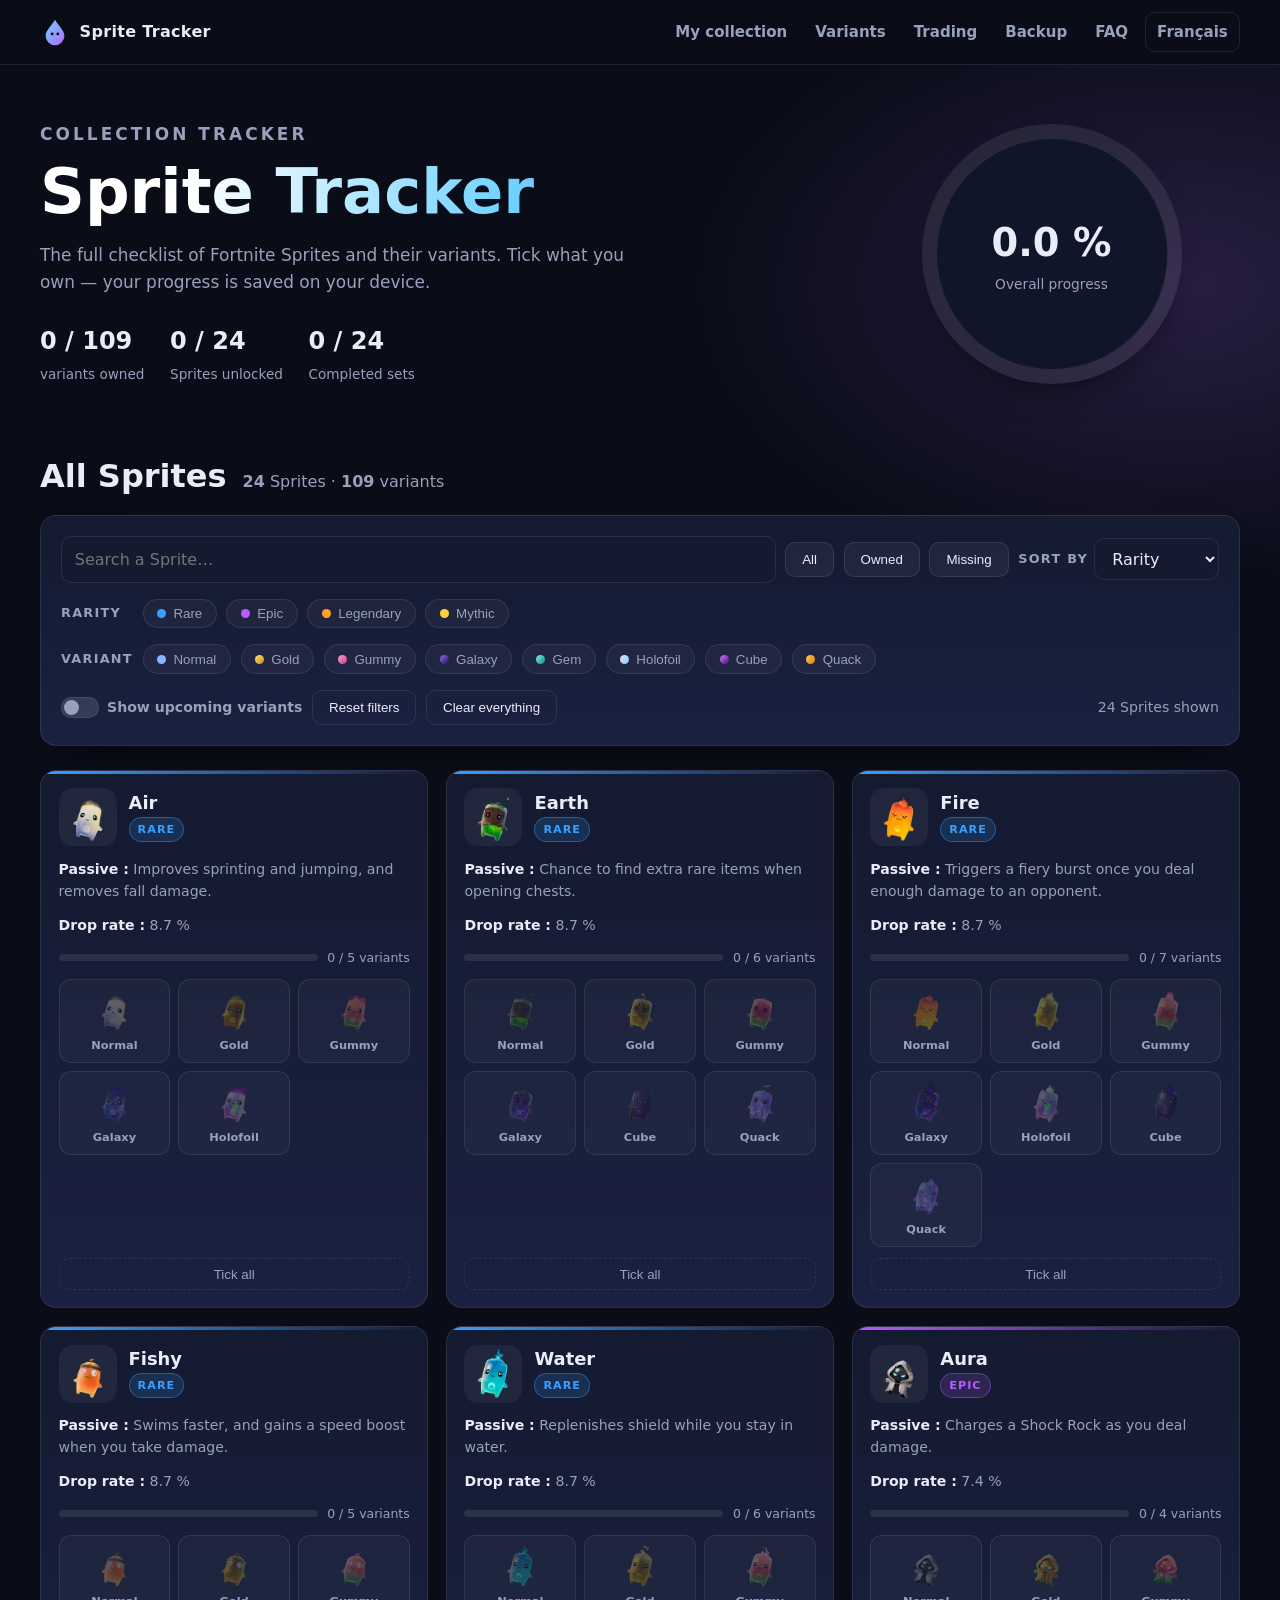
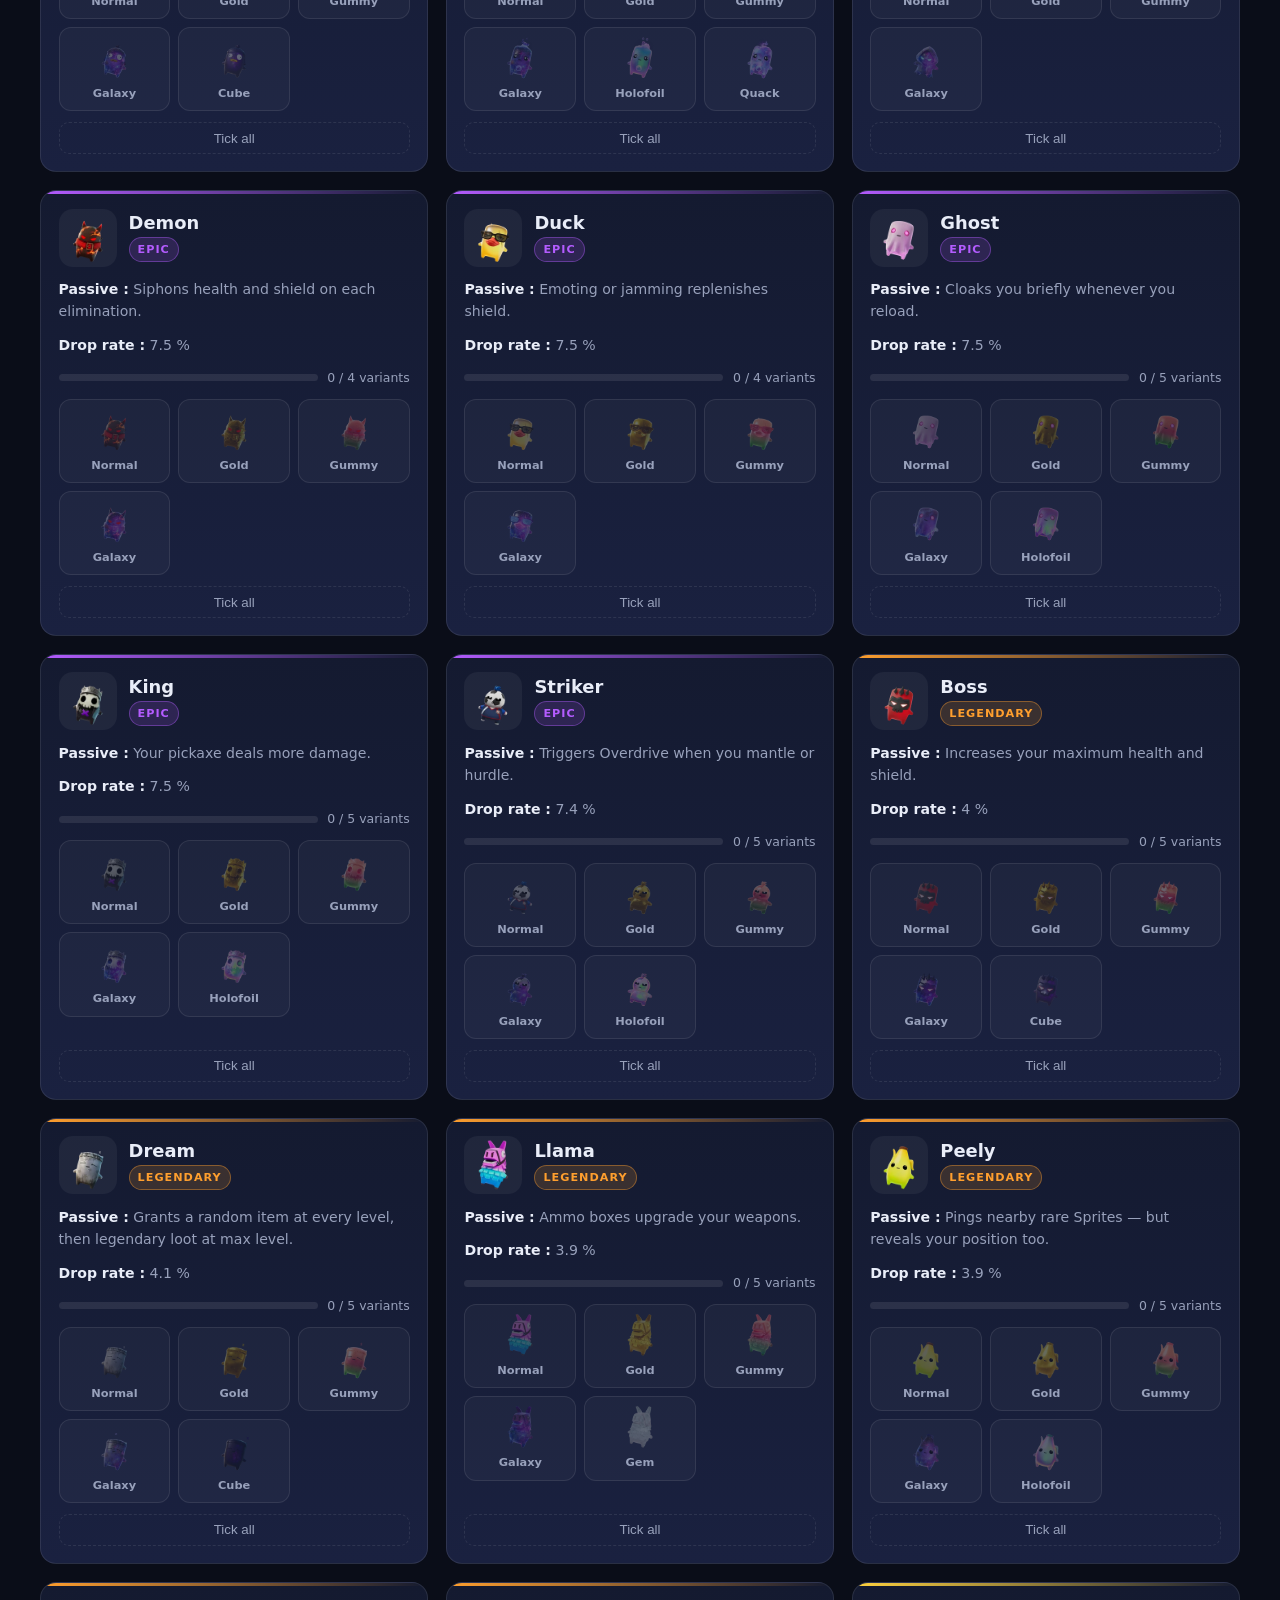
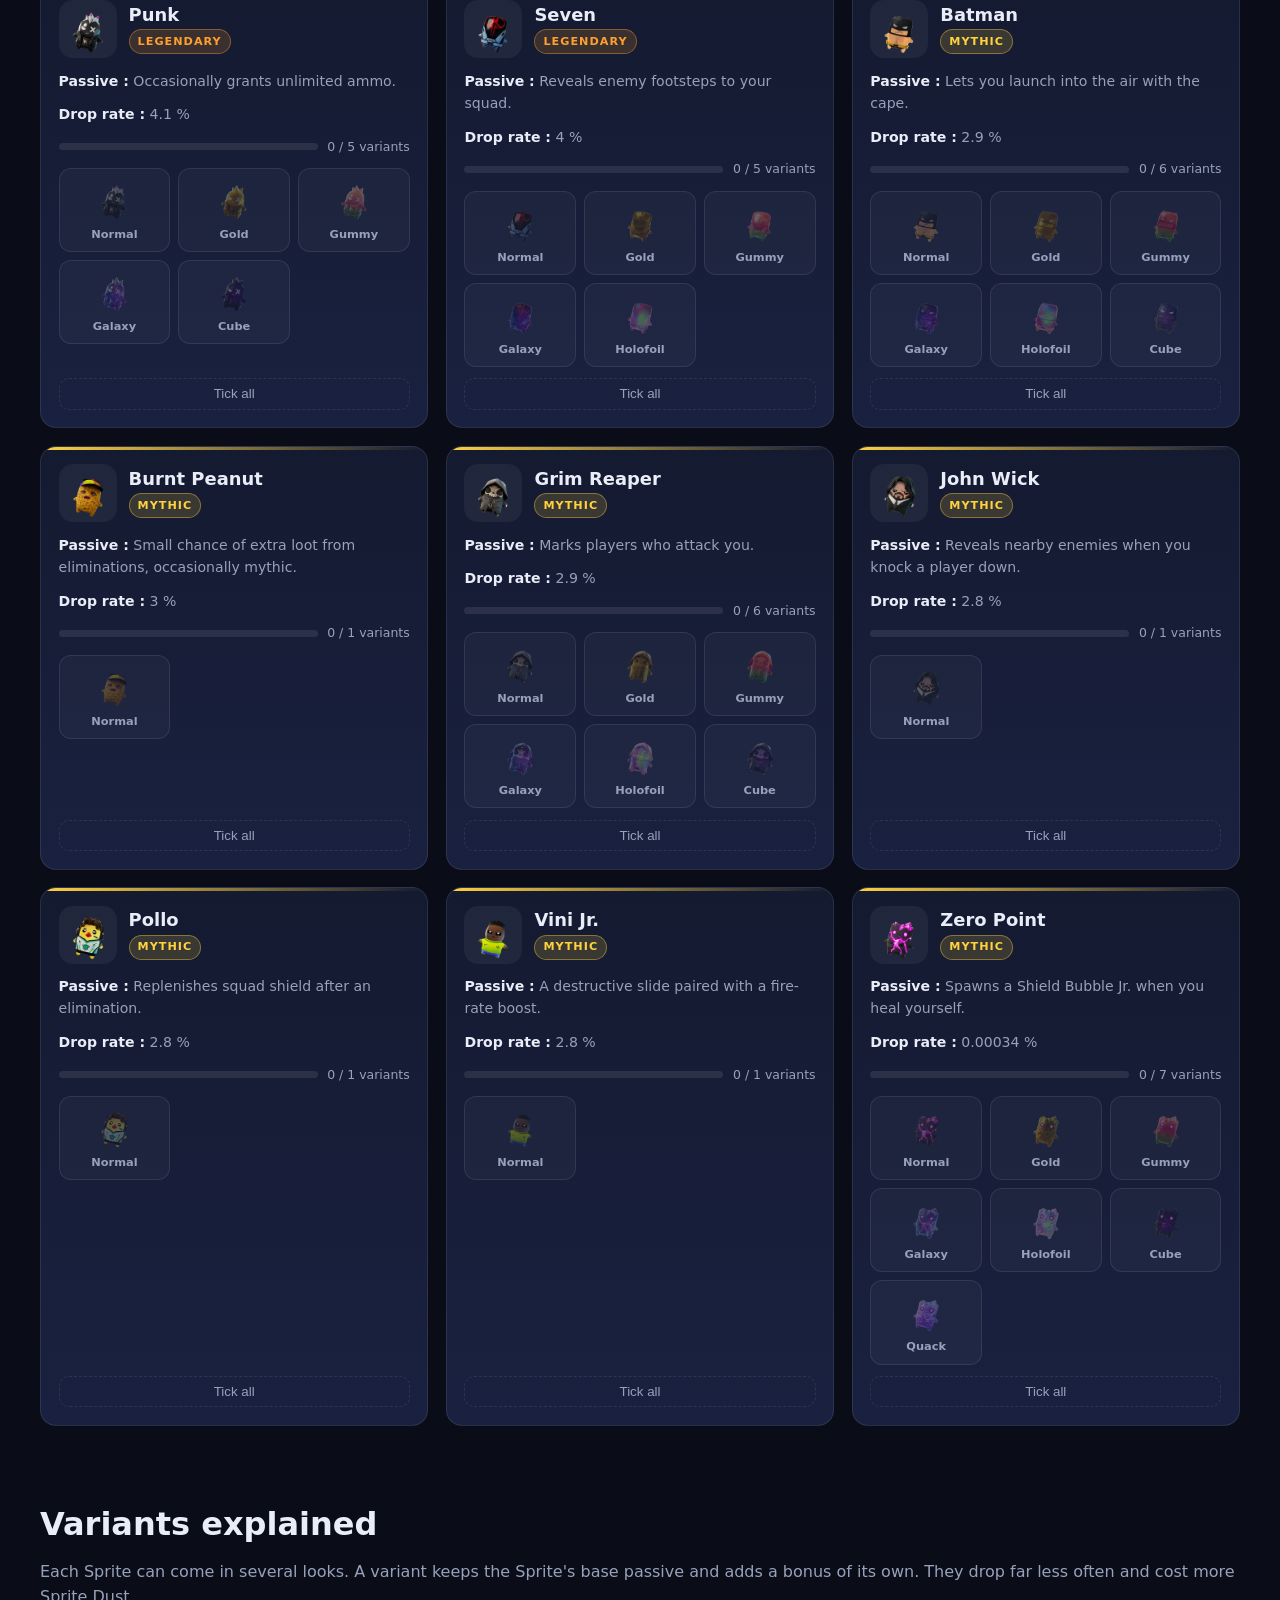
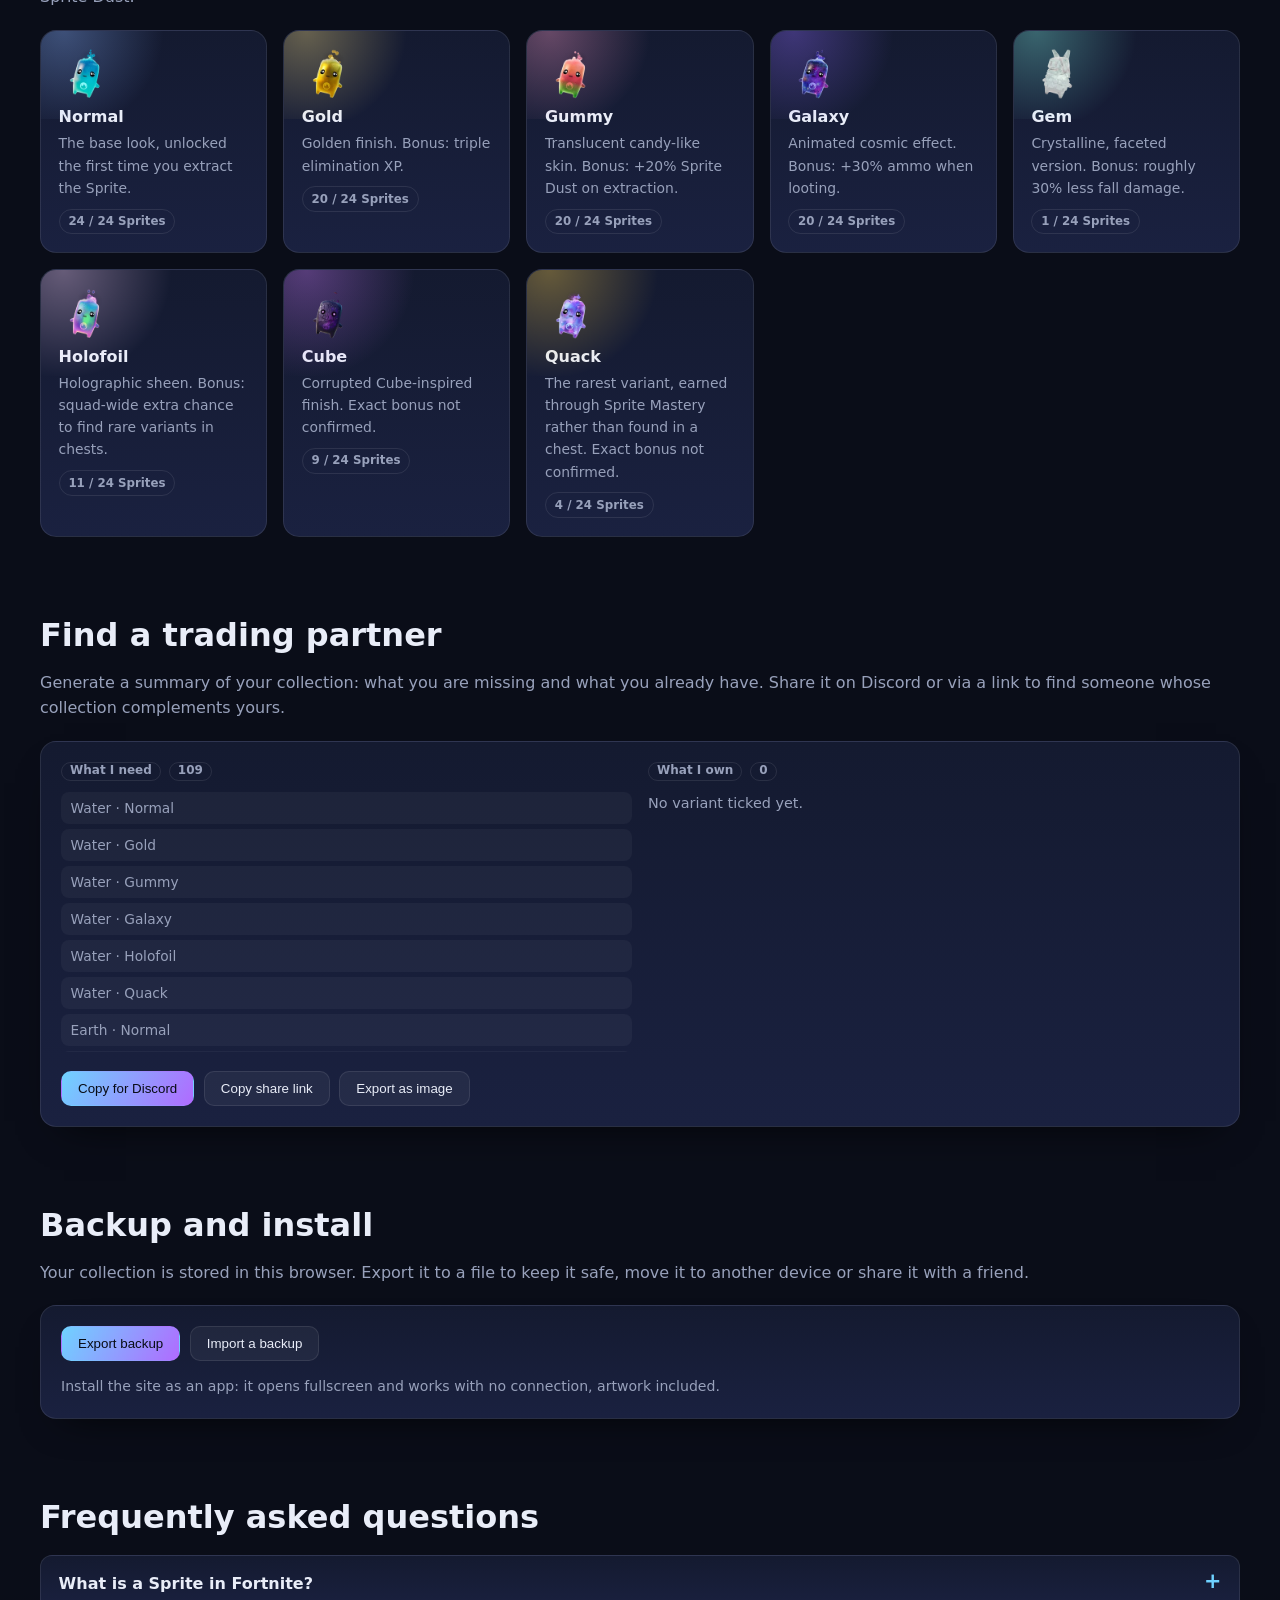
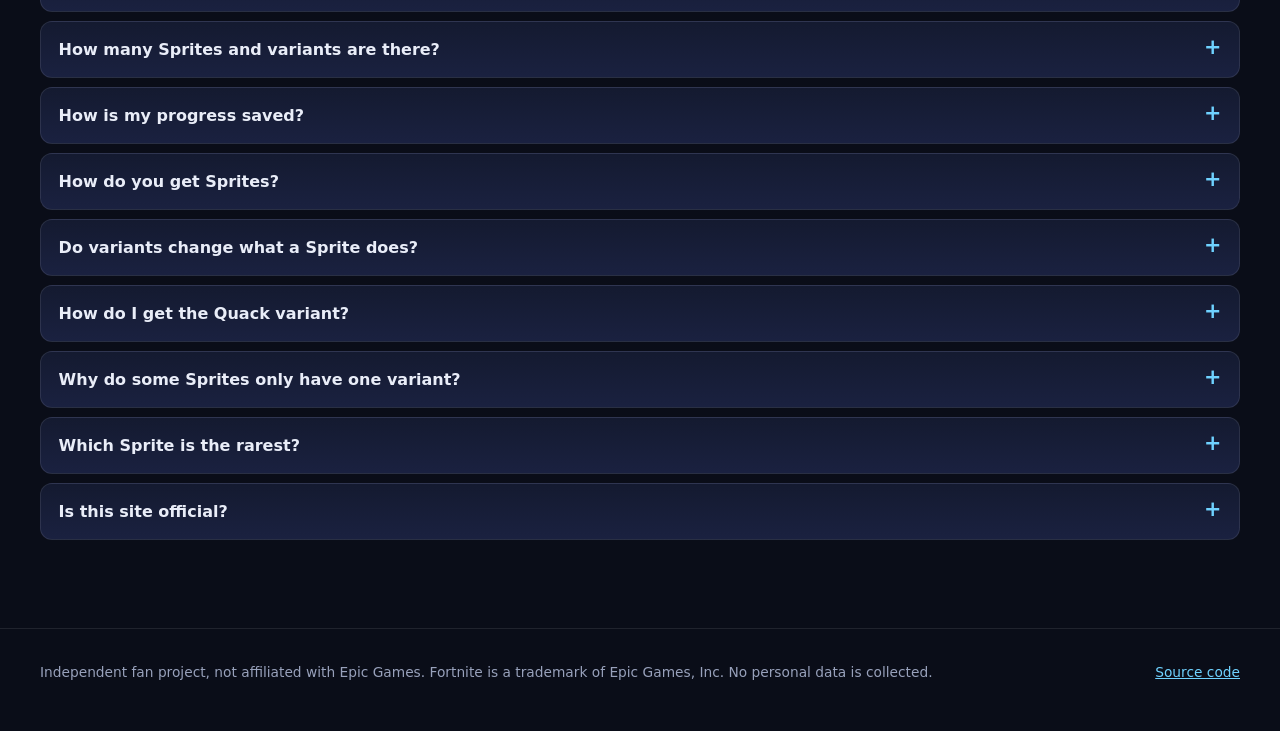
==== commit ee071e43: "Application installable (PWA) et sauvegarde par fichier PWA - manifeste par langue, icones 192/512 +" ====
--- a/en/index.html
+++ b/en/index.html
@@ -14,6 +14,11 @@
 <link rel="alternate" hreflang="en" href="../en/">
 <link rel="alternate" hreflang="x-default" href="../">
 <link rel="icon" href="../assets/img/favicon.svg" type="image/svg+xml">
+<link rel="manifest" href="./manifest.webmanifest">
+<link rel="apple-touch-icon" href="../assets/img/apple-touch-icon.png">
+<meta name="apple-mobile-web-app-capable" content="yes">
+<meta name="apple-mobile-web-app-status-bar-style" content="black-translucent">
+<meta name="apple-mobile-web-app-title" content="Sprite Tracker">
 <link rel="stylesheet" href="../assets/css/styles.css">
 </head>
 <body>
@@ -37,6 +42,7 @@
       <a href="#collection" data-t="nav.collection">Ma collection</a>
       <a href="#variantes" data-t="nav.variants">Variantes</a>
       <a href="#echanges" data-t="nav.trade">Échanges</a>
+      <a href="#sauvegarde" data-t="nav.backup">Sauvegarde</a>
       <a href="#questions" data-t="nav.faq">FAQ</a>
       <a class="lang" id="lang-link" href="../fr/" data-t="nav.lang">Français</a>
     </nav>
@@ -160,6 +166,26 @@
     </div>
   </section>
 
+
+  <section class="section" id="sauvegarde">
+    <div class="wrap">
+      <div class="section__head">
+        <h2 data-t="backup.heading">Sauvegarde et installation</h2>
+        <p data-t="backup.intro"></p>
+      </div>
+      <div class="panel backup">
+        <div class="backup__row">
+          <button type="button" class="btn btn--primary" id="export-backup" data-t="backup.export">Exporter la sauvegarde</button>
+          <button type="button" class="btn" id="import-backup" data-t="backup.import">Importer une sauvegarde</button>
+          <input type="file" id="backup-file" accept="application/json,.json" hidden>
+          <button type="button" class="btn" id="install-app" hidden data-t="backup.install">Installer l'application</button>
+          <span class="backup__state" id="backup-state"></span>
+        </div>
+        <p class="backup__hint" data-t="backup.installHint"></p>
+      </div>
+    </div>
+  </section>
+
   <section class="section" id="questions">
     <div class="wrap">
       <div class="section__head">
--- a/assets/css/styles.css
+++ b/assets/css/styles.css
@@ -430,7 +430,7 @@
 }
 
 .variant.is-unreleased .variant__art {
-  opacity: 0.5;
+  opacity: 0.28;
 }
 
 .variant__soon {
@@ -608,9 +608,25 @@
   pointer-events: none;
 }
 
+.sprite-img {
+  display: block;
+  width: 100%;
+  height: auto;
+  max-width: 100%;
+  object-fit: contain;
+}
+
+.card__art .sprite-img {
+  width: 52px;
+}
+
+/* Case non possédée : on assombrit sans désaturer, sinon toutes les variantes
+   d'un même Sprite deviendraient indiscernables. */
 .variant__art {
-  filter: grayscale(1) brightness(0.65);
-  transition: filter 0.18s ease;
+  width: 44px;
+  opacity: 0.42;
+  filter: brightness(0.8);
+  transition: opacity 0.18s ease, filter 0.18s ease;
   line-height: 0;
 }
 
@@ -630,6 +646,7 @@
 }
 
 .variant.is-owned .variant__art {
+  opacity: 1;
   filter: none;
 }
 
@@ -707,6 +724,7 @@
   position: relative;
   line-height: 0;
   display: block;
+  width: 52px;
   margin-bottom: 0.5rem;
 }
 
@@ -786,6 +804,40 @@
   margin-top: 1.2rem;
 }
 
+/* ----------------------------------------------------- sauvegarde / PWA */
+
+.backup__row {
+  display: flex;
+  gap: 0.6rem;
+  flex-wrap: wrap;
+  align-items: center;
+}
+
+.backup__hint {
+  color: var(--muted);
+  font-size: 0.88rem;
+  margin-top: 0.9rem;
+}
+
+.backup__state {
+  font-size: 0.88rem;
+  font-weight: 600;
+  color: var(--ok);
+}
+
+.backup__state.is-error {
+  color: #ff8095;
+}
+
+/* bandeau discret quand la connexion est coupée */
+body.is-offline .site-header::after {
+  content: '';
+  position: absolute;
+  inset: auto 0 -1px;
+  height: 2px;
+  background: linear-gradient(90deg, transparent, #ffb24d, transparent);
+}
+
 /* ----------------------------------------------------------------- faq */
 
 .faq {
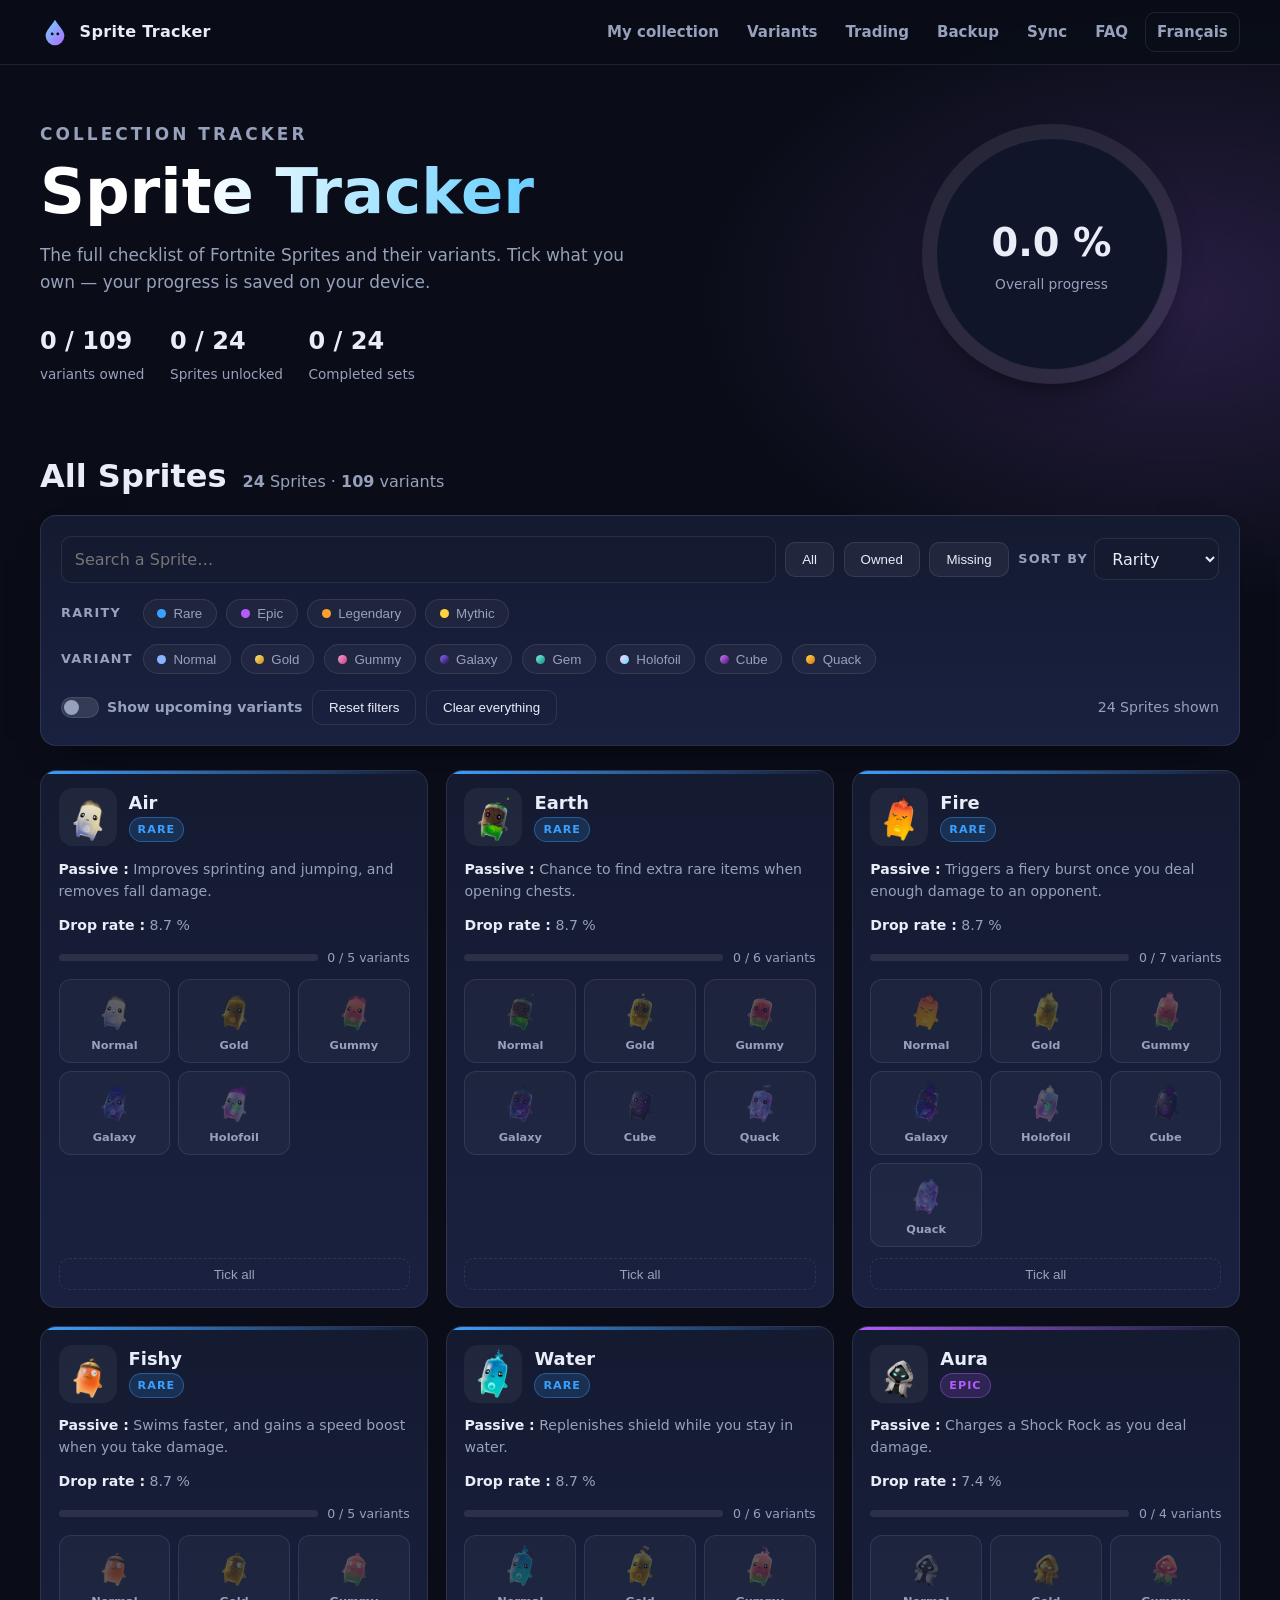
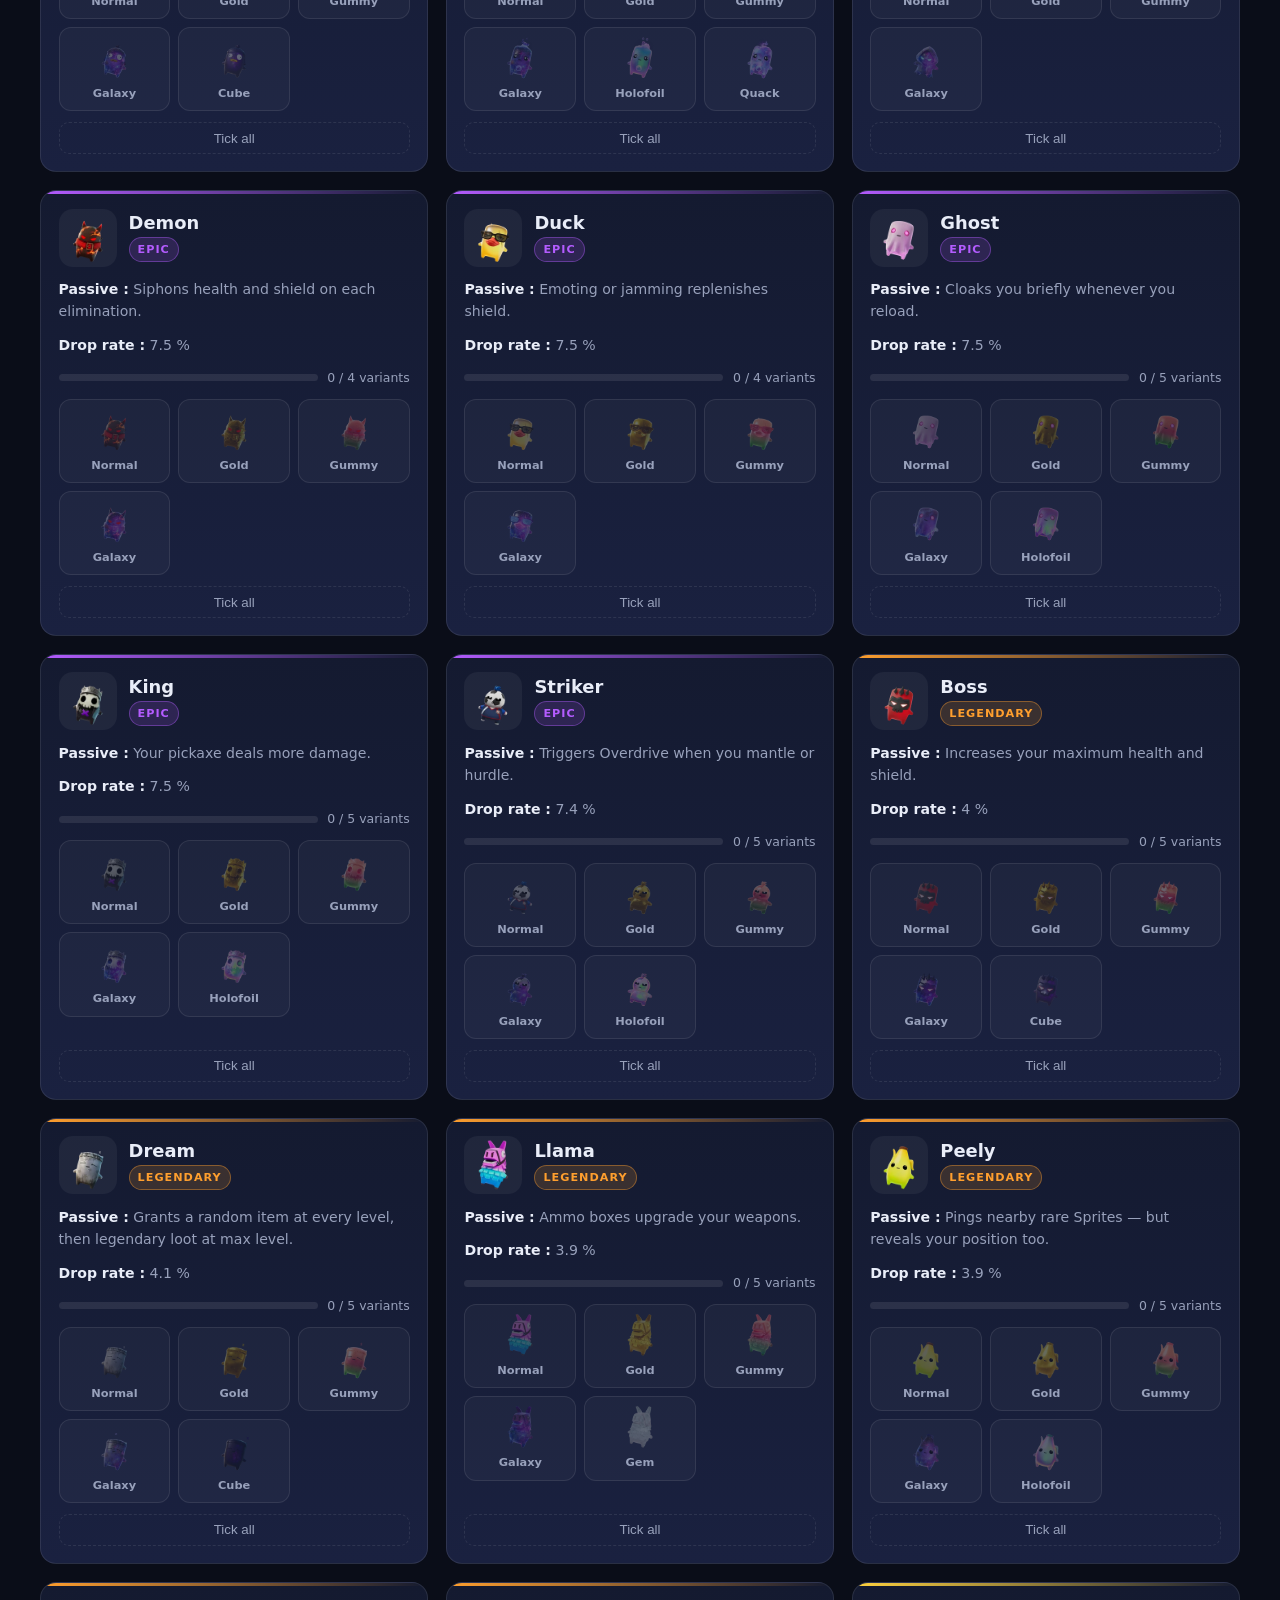
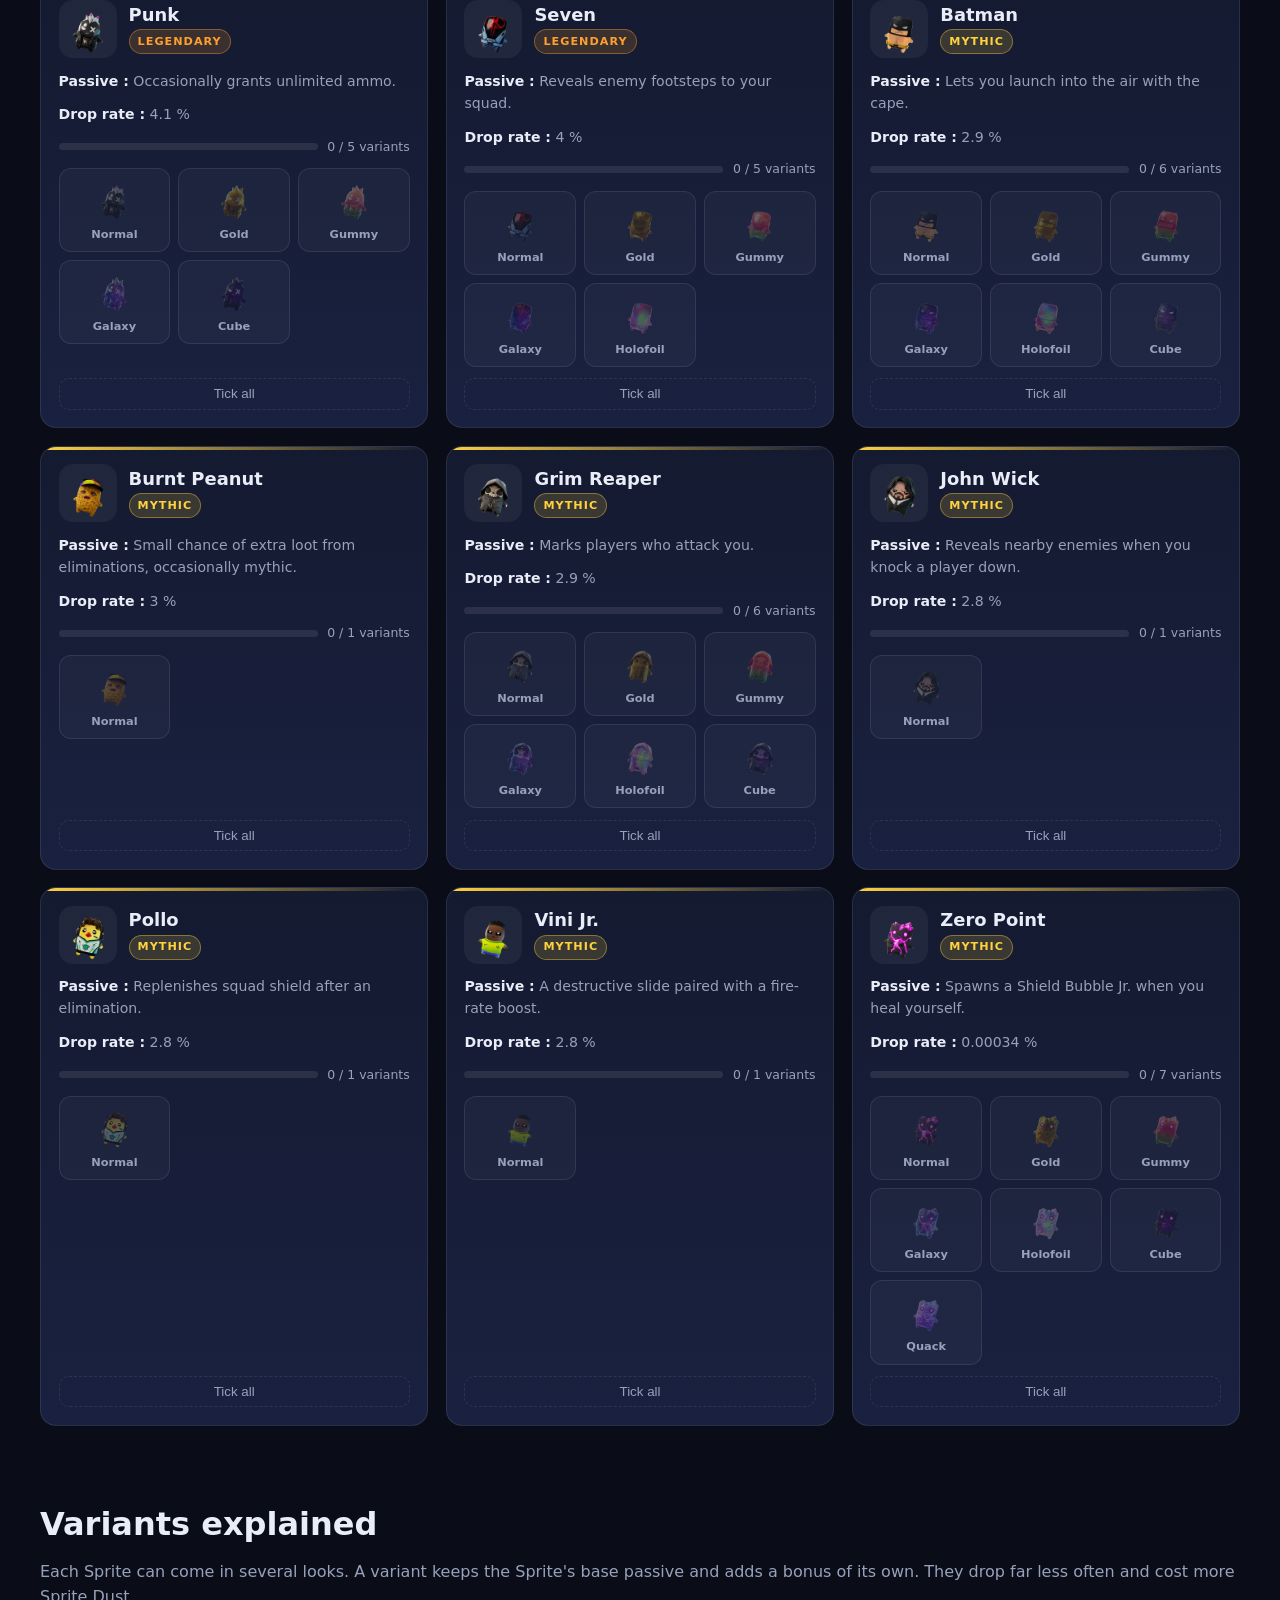
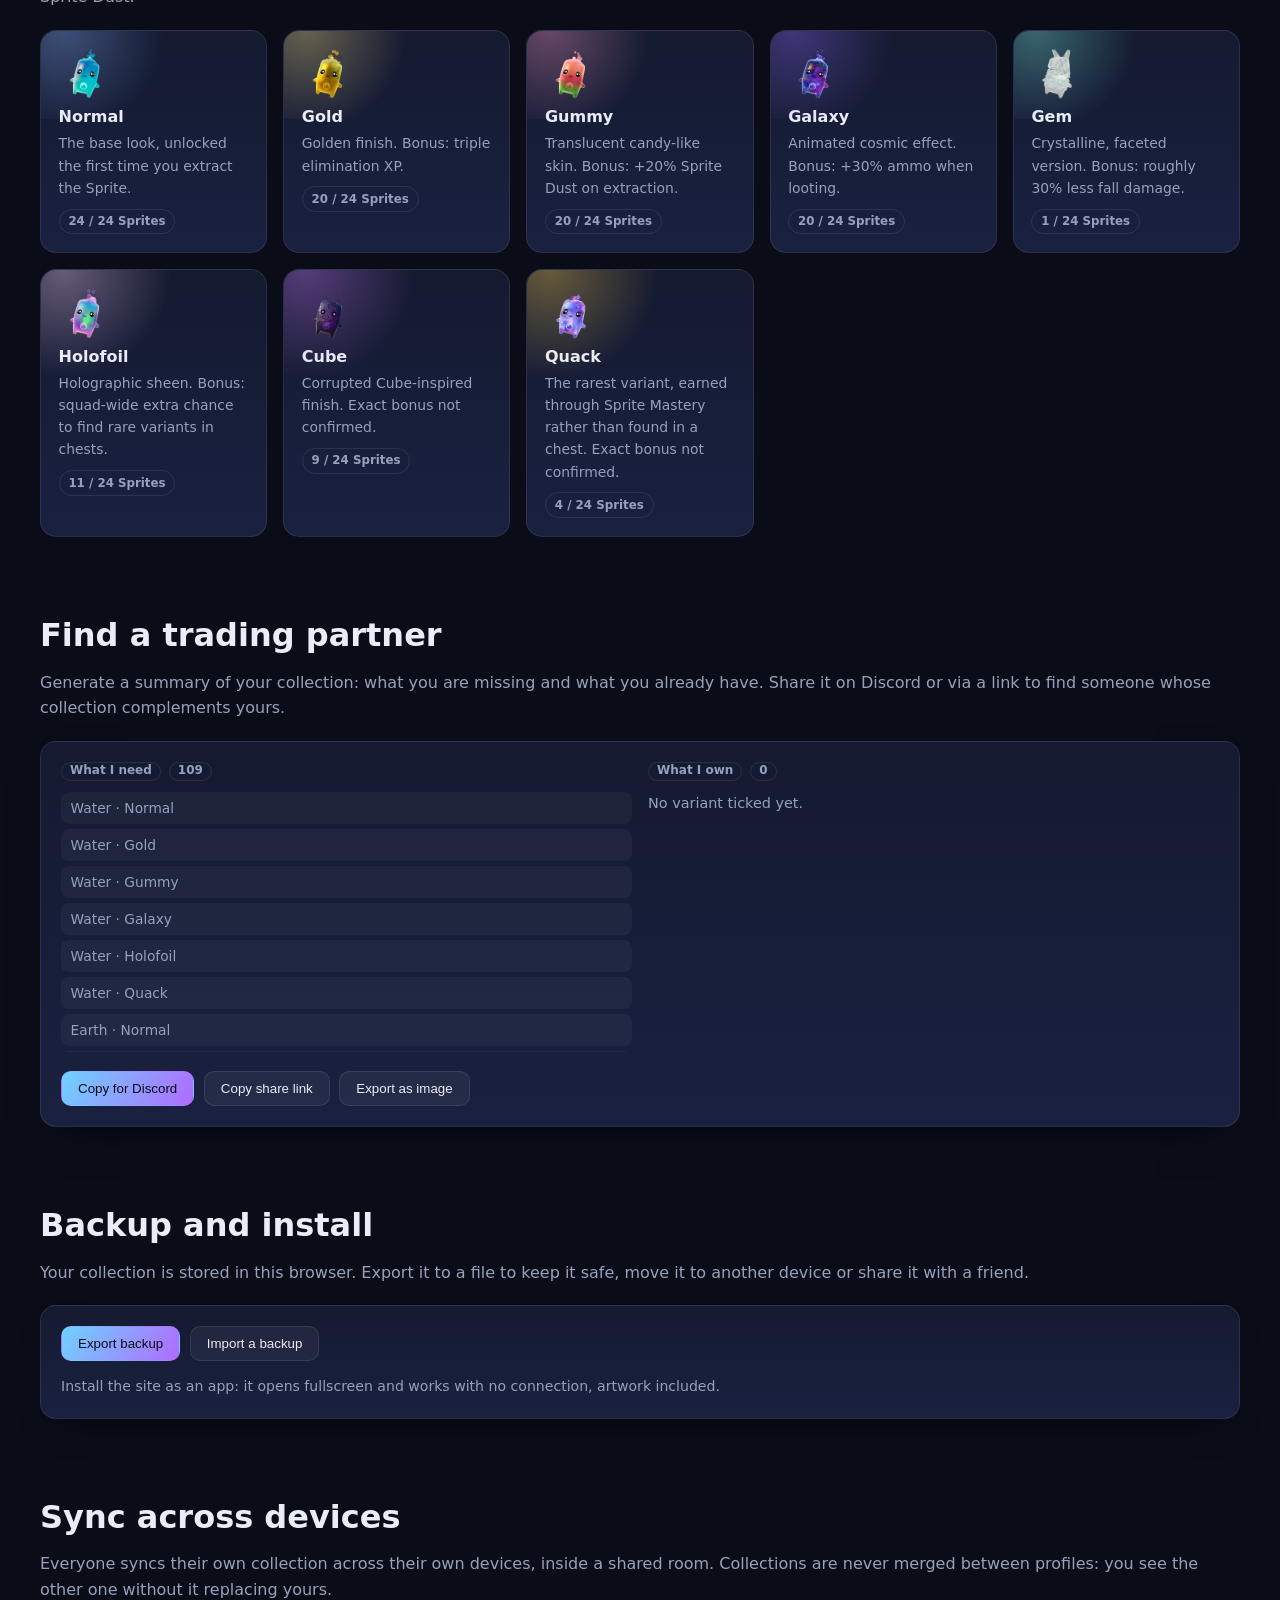
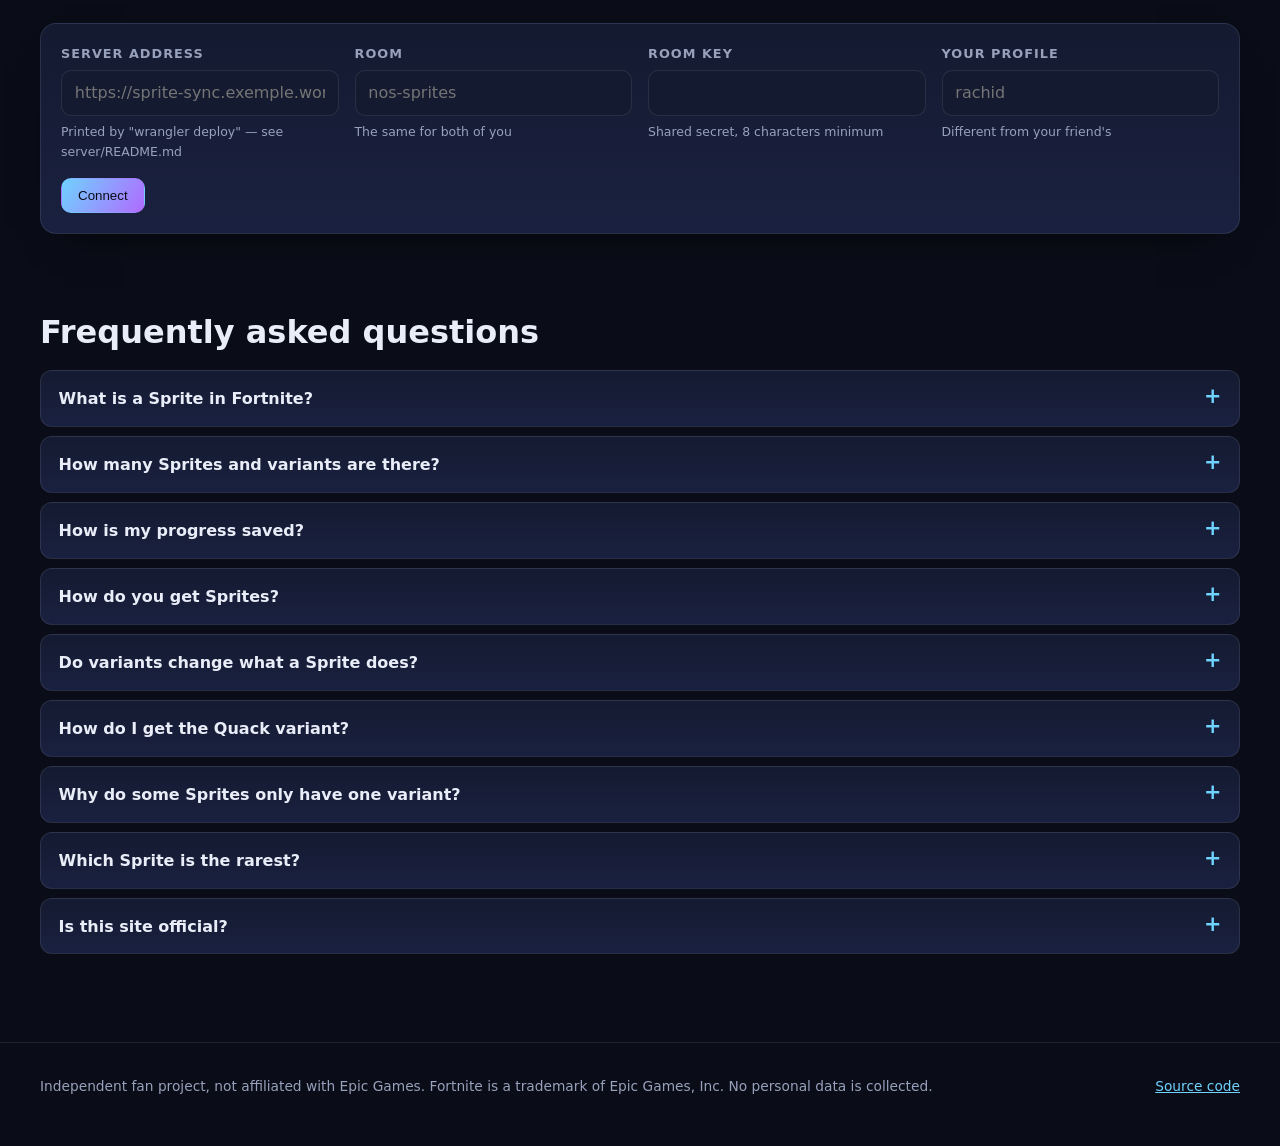
==== commit 90dcf878: "Synchronisation entre appareils (Cloudflare Worker + KV) Serveur (server/) - Worker + KV : un salon " ====
--- a/en/index.html
+++ b/en/index.html
@@ -43,6 +43,7 @@
       <a href="#variantes" data-t="nav.variants">Variantes</a>
       <a href="#echanges" data-t="nav.trade">Échanges</a>
       <a href="#sauvegarde" data-t="nav.backup">Sauvegarde</a>
+      <a href="#synchro" data-t="nav.sync">Synchro</a>
       <a href="#questions" data-t="nav.faq">FAQ</a>
       <a class="lang" id="lang-link" href="../fr/" data-t="nav.lang">Français</a>
     </nav>
@@ -186,6 +187,52 @@
     </div>
   </section>
 
+
+  <section class="section" id="synchro">
+    <div class="wrap">
+      <div class="section__head">
+        <h2 data-t="sync.heading">Synchronisation entre appareils</h2>
+        <p data-t="sync.intro"></p>
+      </div>
+
+      <div class="panel">
+        <form class="sync__form" id="sync-form">
+          <label class="field">
+            <span data-t="sync.url">Adresse du serveur</span>
+            <input type="url" id="sync-url" placeholder="https://sprite-sync.exemple.workers.dev" required>
+            <small data-t="sync.urlHint"></small>
+          </label>
+          <label class="field">
+            <span data-t="sync.room">Salon</span>
+            <input type="text" id="sync-room" placeholder="nos-sprites" required>
+            <small data-t="sync.roomHint"></small>
+          </label>
+          <label class="field">
+            <span data-t="sync.key">Clé du salon</span>
+            <input type="password" id="sync-key" minlength="8" required>
+            <small data-t="sync.keyHint"></small>
+          </label>
+          <label class="field">
+            <span data-t="sync.profile">Votre profil</span>
+            <input type="text" id="sync-profile" placeholder="rachid" required>
+            <small data-t="sync.profileHint"></small>
+          </label>
+          <div class="sync__actions">
+            <button type="submit" class="btn btn--primary" id="sync-connect" data-t="sync.connect">Connecter</button>
+            <button type="button" class="btn" id="sync-now" hidden data-t="sync.syncNow">Synchroniser</button>
+            <button type="button" class="btn btn--ghost" id="sync-disconnect" hidden data-t="sync.disconnect">Se déconnecter</button>
+            <span class="sync__state" id="sync-state"></span>
+          </div>
+        </form>
+
+        <div class="sync__others" id="sync-others" hidden>
+          <h3 data-t="sync.others">Collections du salon</h3>
+          <ul class="sync__list" id="sync-profiles"></ul>
+        </div>
+      </div>
+    </div>
+  </section>
+
   <section class="section" id="questions">
     <div class="wrap">
       <div class="section__head">
@@ -214,6 +261,14 @@
   </div>
 </dialog>
 
+
+<dialog id="compare-dialog" class="compare">
+  <div class="compare__body" id="compare-body"></div>
+  <div class="dialog__actions">
+    <button type="button" class="btn btn--primary" id="compare-close" data-t="sync.close">Fermer</button>
+  </div>
+</dialog>
+
 <script type="module" src="../assets/js/app.js"></script>
 </body>
 </html>
--- a/assets/css/styles.css
+++ b/assets/css/styles.css
@@ -838,6 +838,174 @@
   background: linear-gradient(90deg, transparent, #ffb24d, transparent);
 }
 
+/* --------------------------------------------------------- synchro */
+
+.sync__form {
+  display: grid;
+  grid-template-columns: repeat(auto-fit, minmax(230px, 1fr));
+  gap: 1rem;
+}
+
+.field {
+  display: flex;
+  flex-direction: column;
+  gap: 0.35rem;
+}
+
+.field > span {
+  font-size: 0.8rem;
+  font-weight: 700;
+  text-transform: uppercase;
+  letter-spacing: 0.08em;
+  color: var(--muted);
+}
+
+.field input {
+  background: var(--panel);
+  border: 1px solid var(--line);
+  color: var(--text);
+  border-radius: 10px;
+  padding: 0.6rem 0.8rem;
+  font: inherit;
+  min-width: 0;
+}
+
+.field input:disabled {
+  opacity: 0.6;
+  cursor: not-allowed;
+}
+
+.field small {
+  color: var(--muted);
+  font-size: 0.78rem;
+}
+
+.sync__actions {
+  grid-column: 1 / -1;
+  display: flex;
+  gap: 0.6rem;
+  align-items: center;
+  flex-wrap: wrap;
+}
+
+.sync__state {
+  font-size: 0.88rem;
+  font-weight: 600;
+  color: var(--muted);
+}
+
+.sync__state.is-ok {
+  color: var(--ok);
+}
+
+.sync__state.is-error {
+  color: #ff8095;
+}
+
+.sync__others {
+  margin-top: 1.6rem;
+  border-top: 1px solid var(--line);
+  padding-top: 1.2rem;
+}
+
+.sync__others h3 {
+  font-size: 1rem;
+  margin-bottom: 0.8rem;
+}
+
+.sync__list {
+  list-style: none;
+  margin: 0;
+  padding: 0;
+  display: grid;
+  gap: 0.5rem;
+}
+
+.sync__profile {
+  display: flex;
+  align-items: center;
+  gap: 0.8rem;
+  flex-wrap: wrap;
+  padding: 0.6rem 0.85rem;
+  border-radius: 10px;
+  border: 1px solid var(--line);
+  background: rgba(255, 255, 255, 0.03);
+}
+
+.sync__profile.is-me {
+  border-color: color-mix(in srgb, var(--accent) 45%, transparent);
+}
+
+.sync__name {
+  font-weight: 700;
+}
+
+.sync__name em {
+  font-style: normal;
+  font-weight: 600;
+  color: var(--muted);
+  font-size: 0.85rem;
+}
+
+.sync__count {
+  color: var(--muted);
+  font-size: 0.88rem;
+  margin-left: auto;
+}
+
+.sync__empty {
+  color: var(--muted);
+  font-size: 0.9rem;
+}
+
+/* comparaison de deux collections */
+dialog.compare {
+  max-width: min(760px, 92vw);
+  width: 760px;
+}
+
+.compare__body {
+  display: grid;
+  grid-template-columns: repeat(auto-fit, minmax(240px, 1fr));
+  gap: 1.2rem;
+  margin-bottom: 1.2rem;
+}
+
+.compare__col h4 {
+  font-size: 0.92rem;
+  margin: 0 0 0.6rem;
+  display: flex;
+  gap: 0.5rem;
+  align-items: center;
+}
+
+.compare__col h4 span {
+  font-size: 0.75rem;
+  font-weight: 700;
+  color: var(--muted);
+  border: 1px solid var(--line);
+  border-radius: 999px;
+  padding: 0.1rem 0.5rem;
+}
+
+.compare__col ul {
+  list-style: none;
+  margin: 0;
+  padding: 0;
+  display: grid;
+  gap: 0.3rem;
+  max-height: 46vh;
+  overflow-y: auto;
+}
+
+.compare__col li {
+  font-size: 0.86rem;
+  color: var(--muted);
+  padding: 0.32rem 0.6rem;
+  border-radius: 8px;
+  background: rgba(255, 255, 255, 0.04);
+}
+
 /* ----------------------------------------------------------------- faq */
 
 .faq {
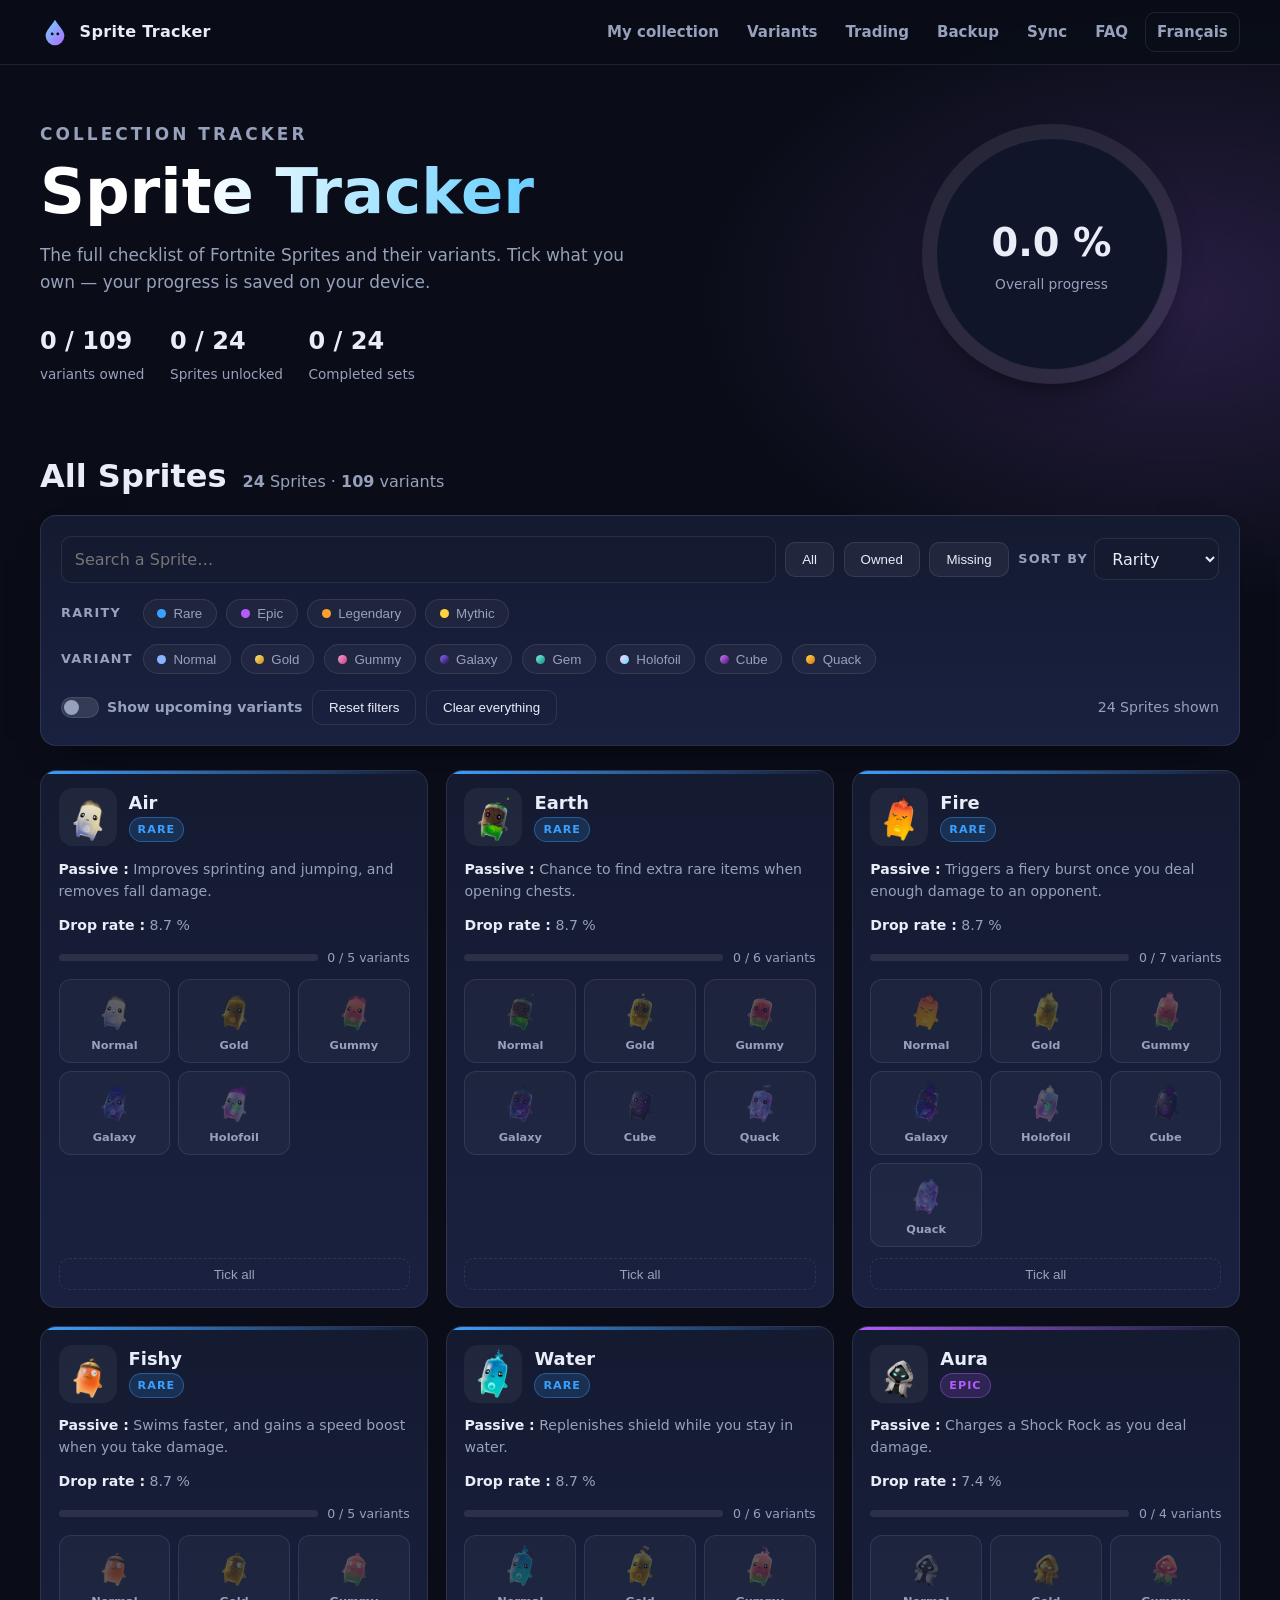
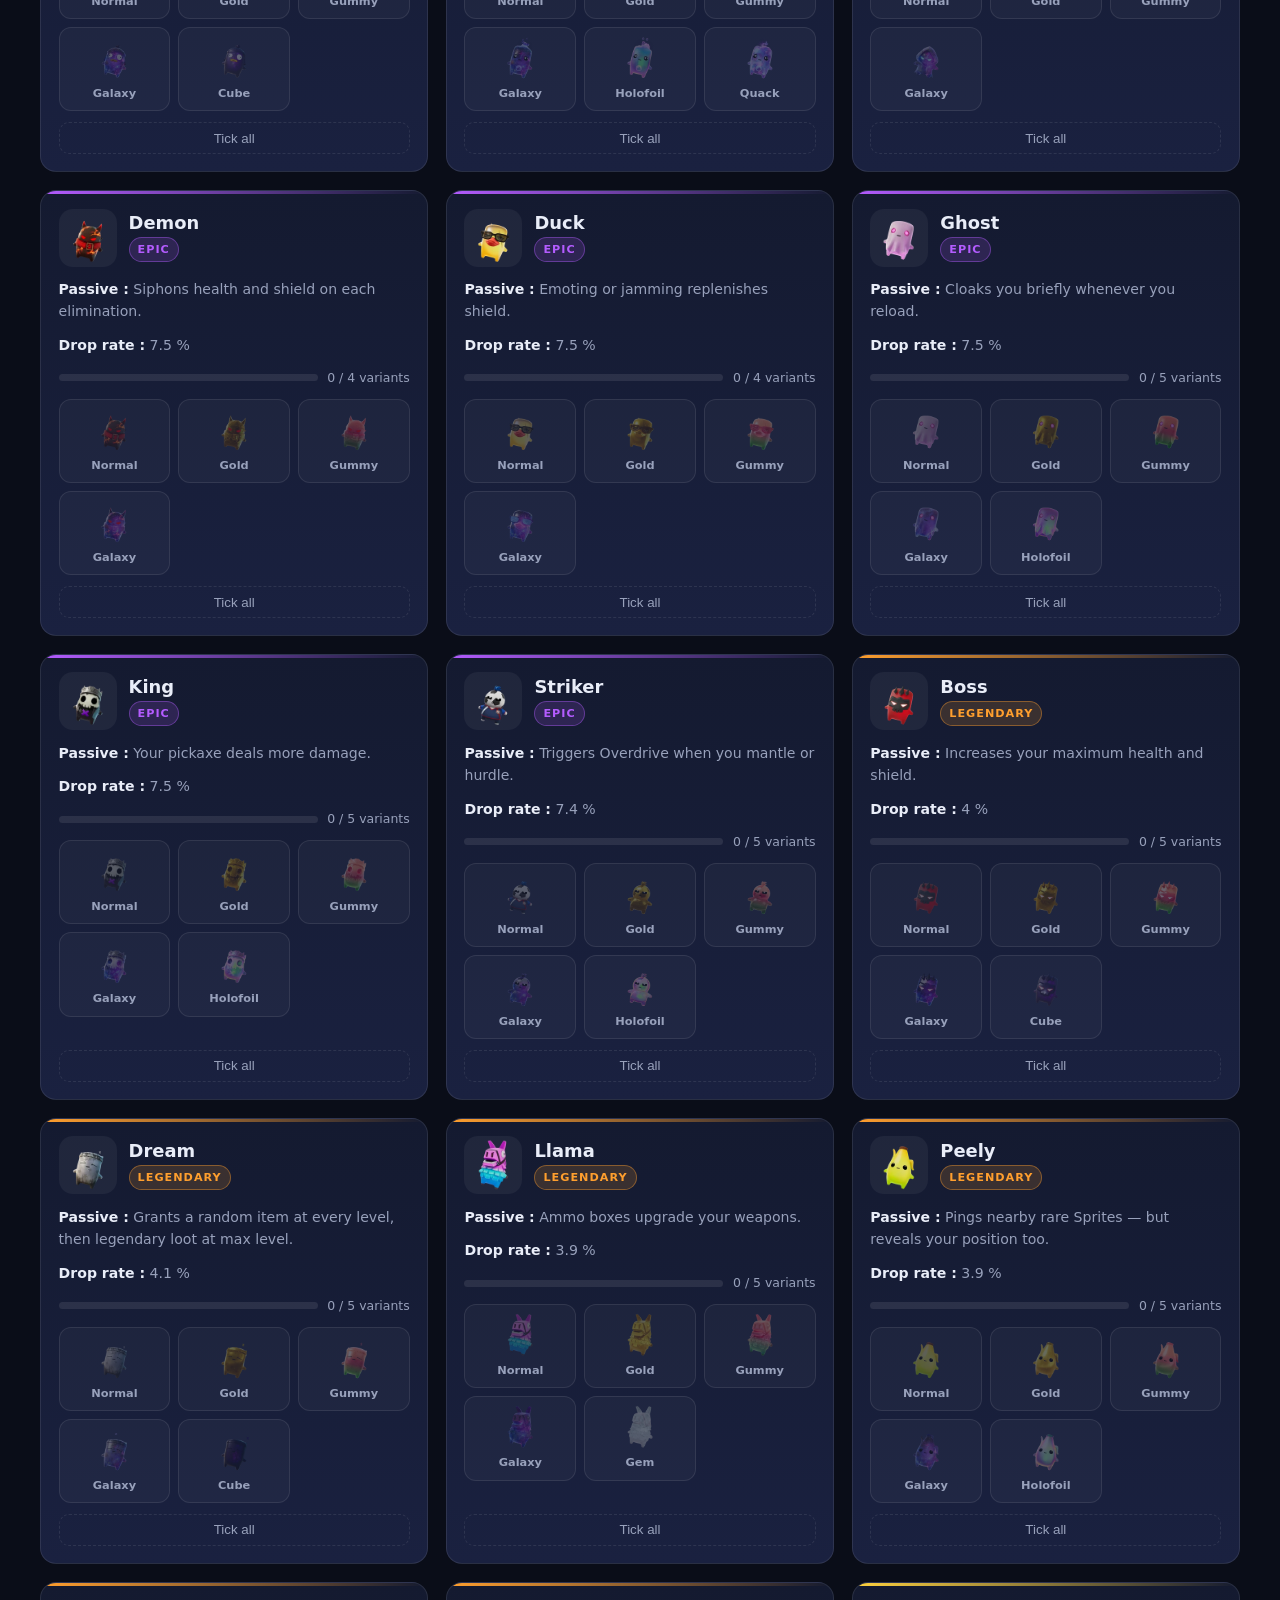
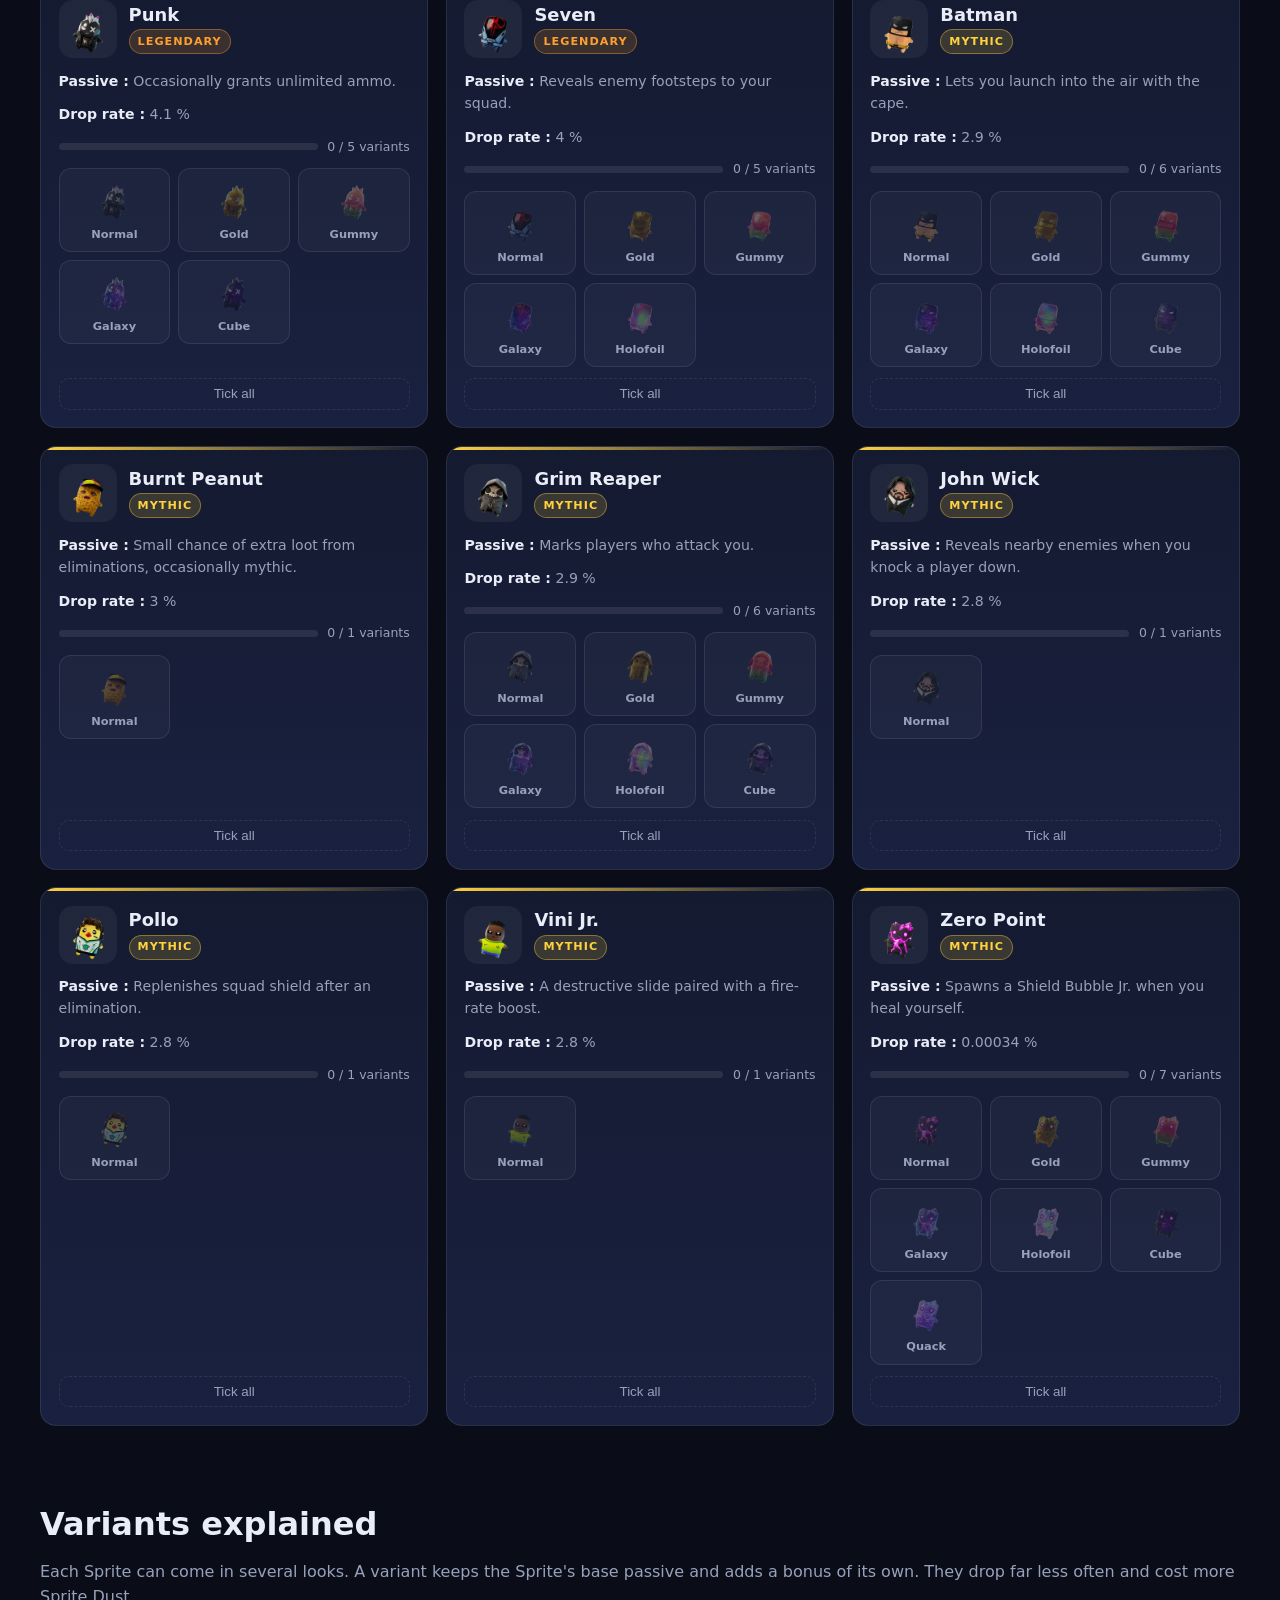
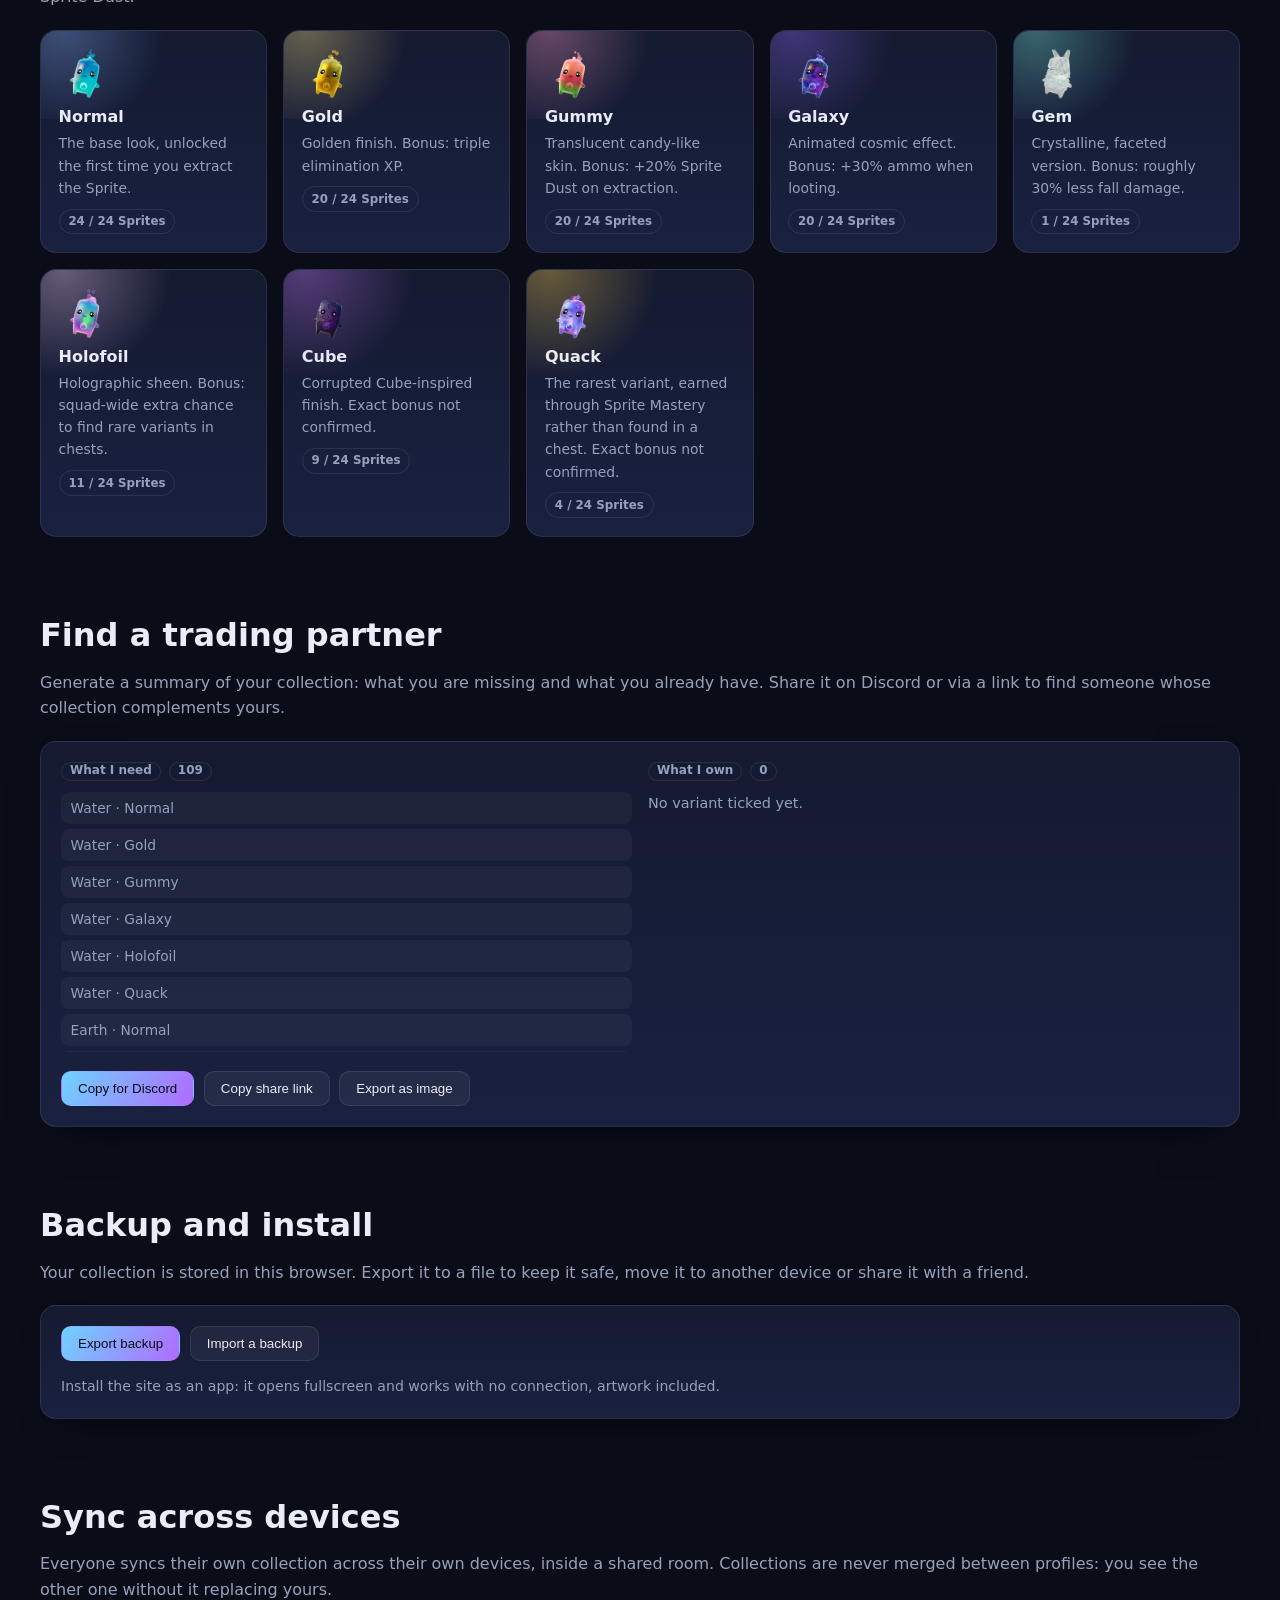
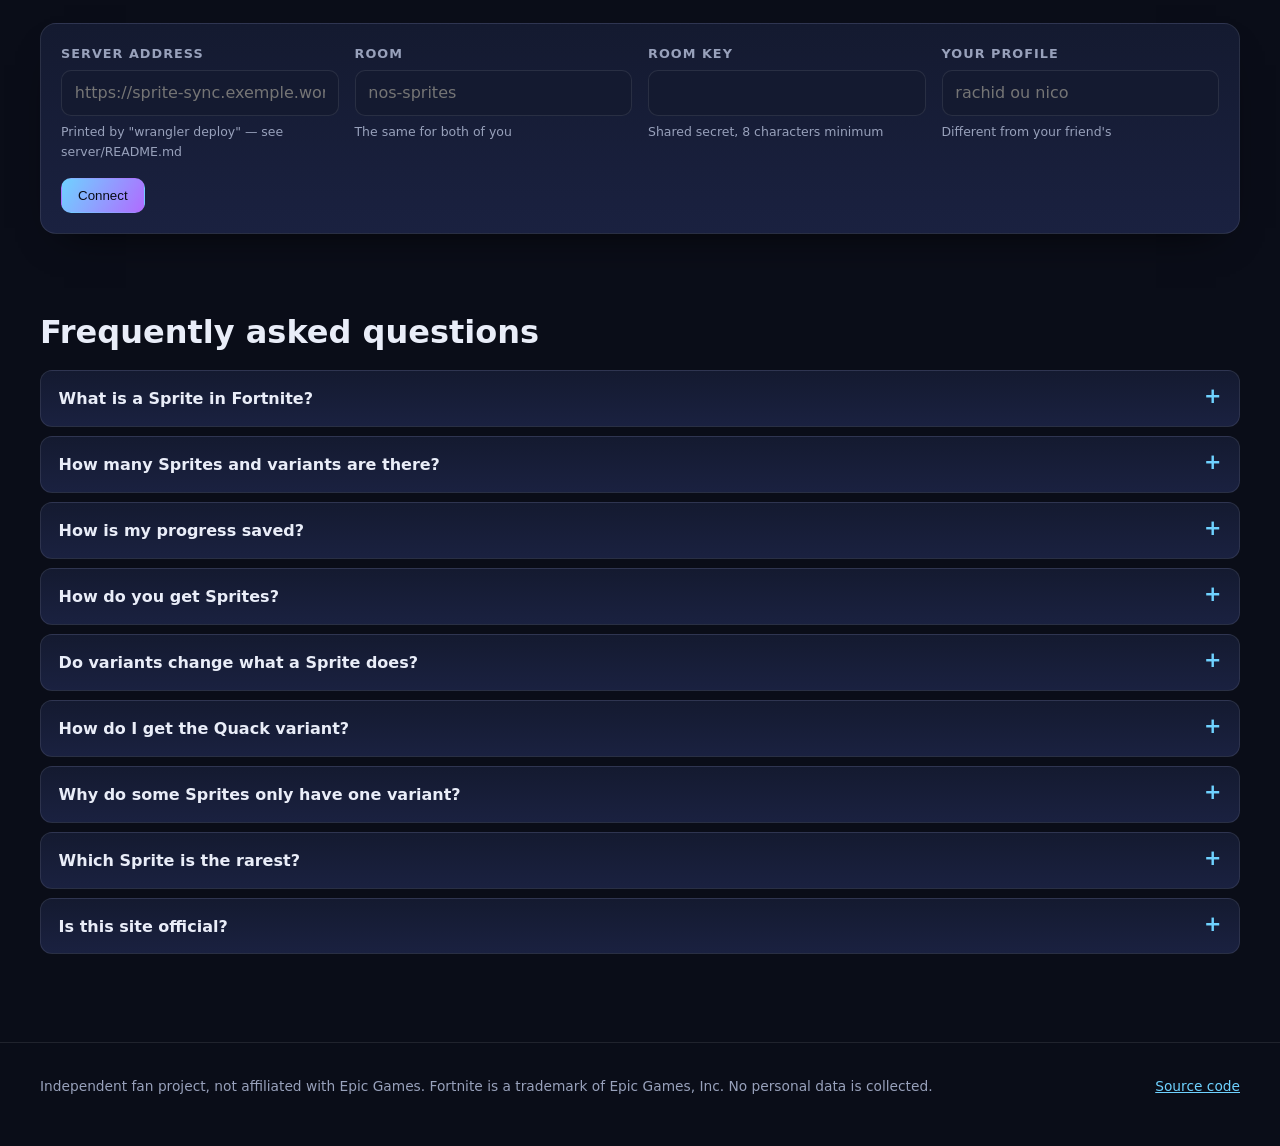
==== commit 476e6358: "Exemples de profils : rachid et nico Remplace le couple rachid / pote par les deux prenoms reels, da" ====
--- a/en/index.html
+++ b/en/index.html
@@ -214,7 +214,7 @@
           </label>
           <label class="field">
             <span data-t="sync.profile">Votre profil</span>
-            <input type="text" id="sync-profile" placeholder="rachid" required>
+            <input type="text" id="sync-profile" placeholder="rachid ou nico" required>
             <small data-t="sync.profileHint"></small>
           </label>
           <div class="sync__actions">
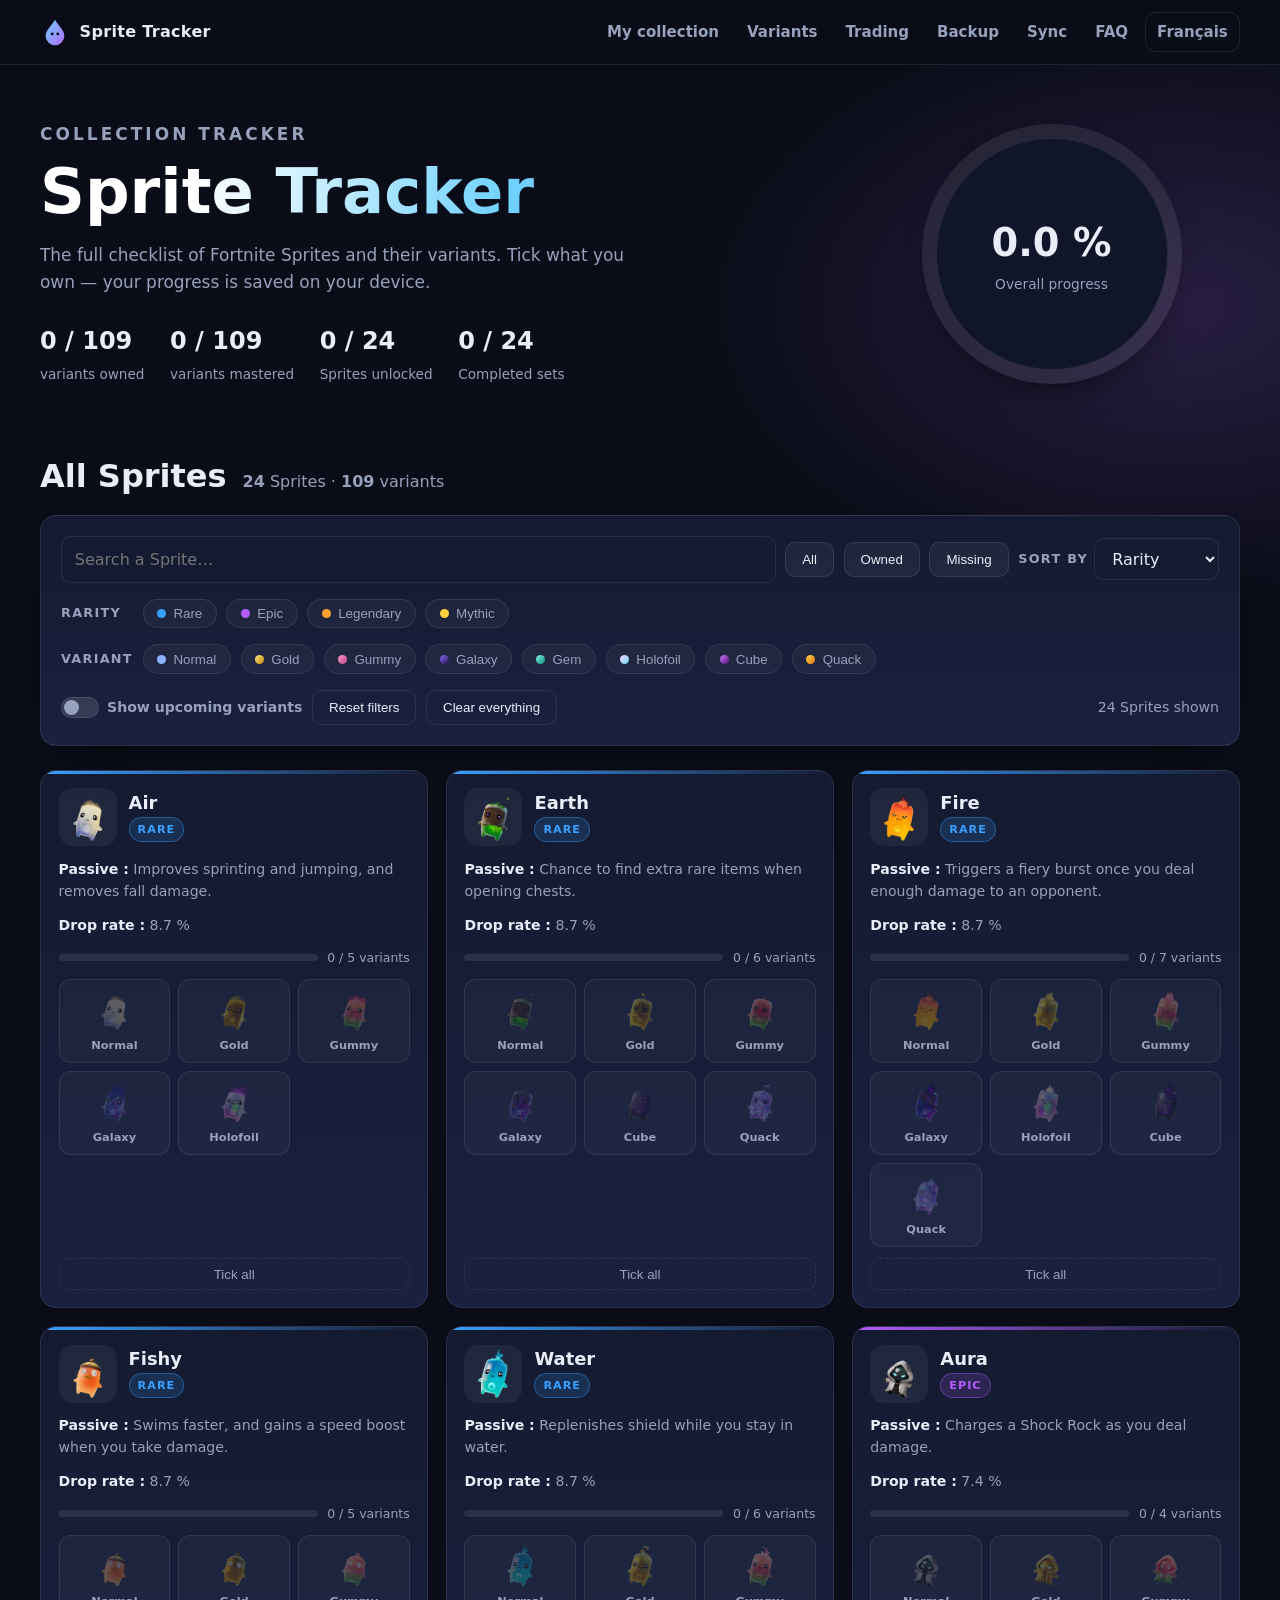
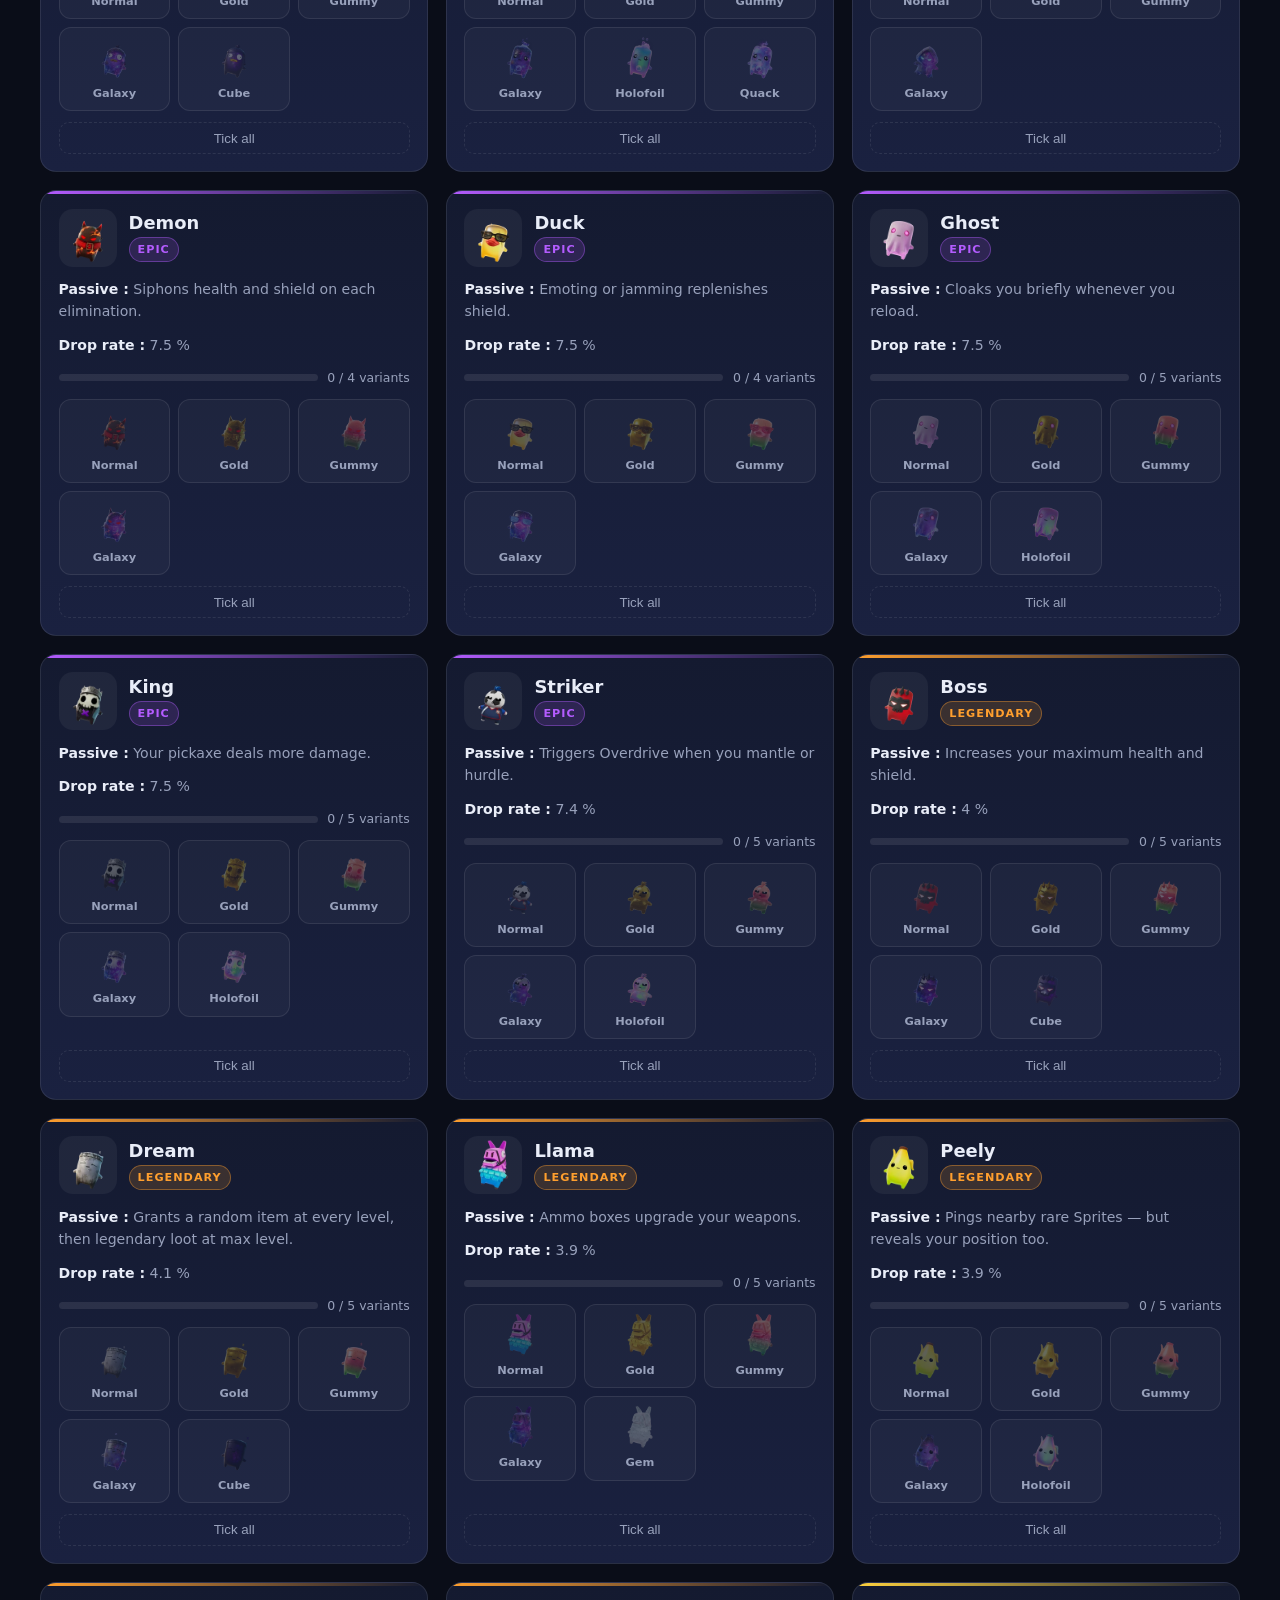
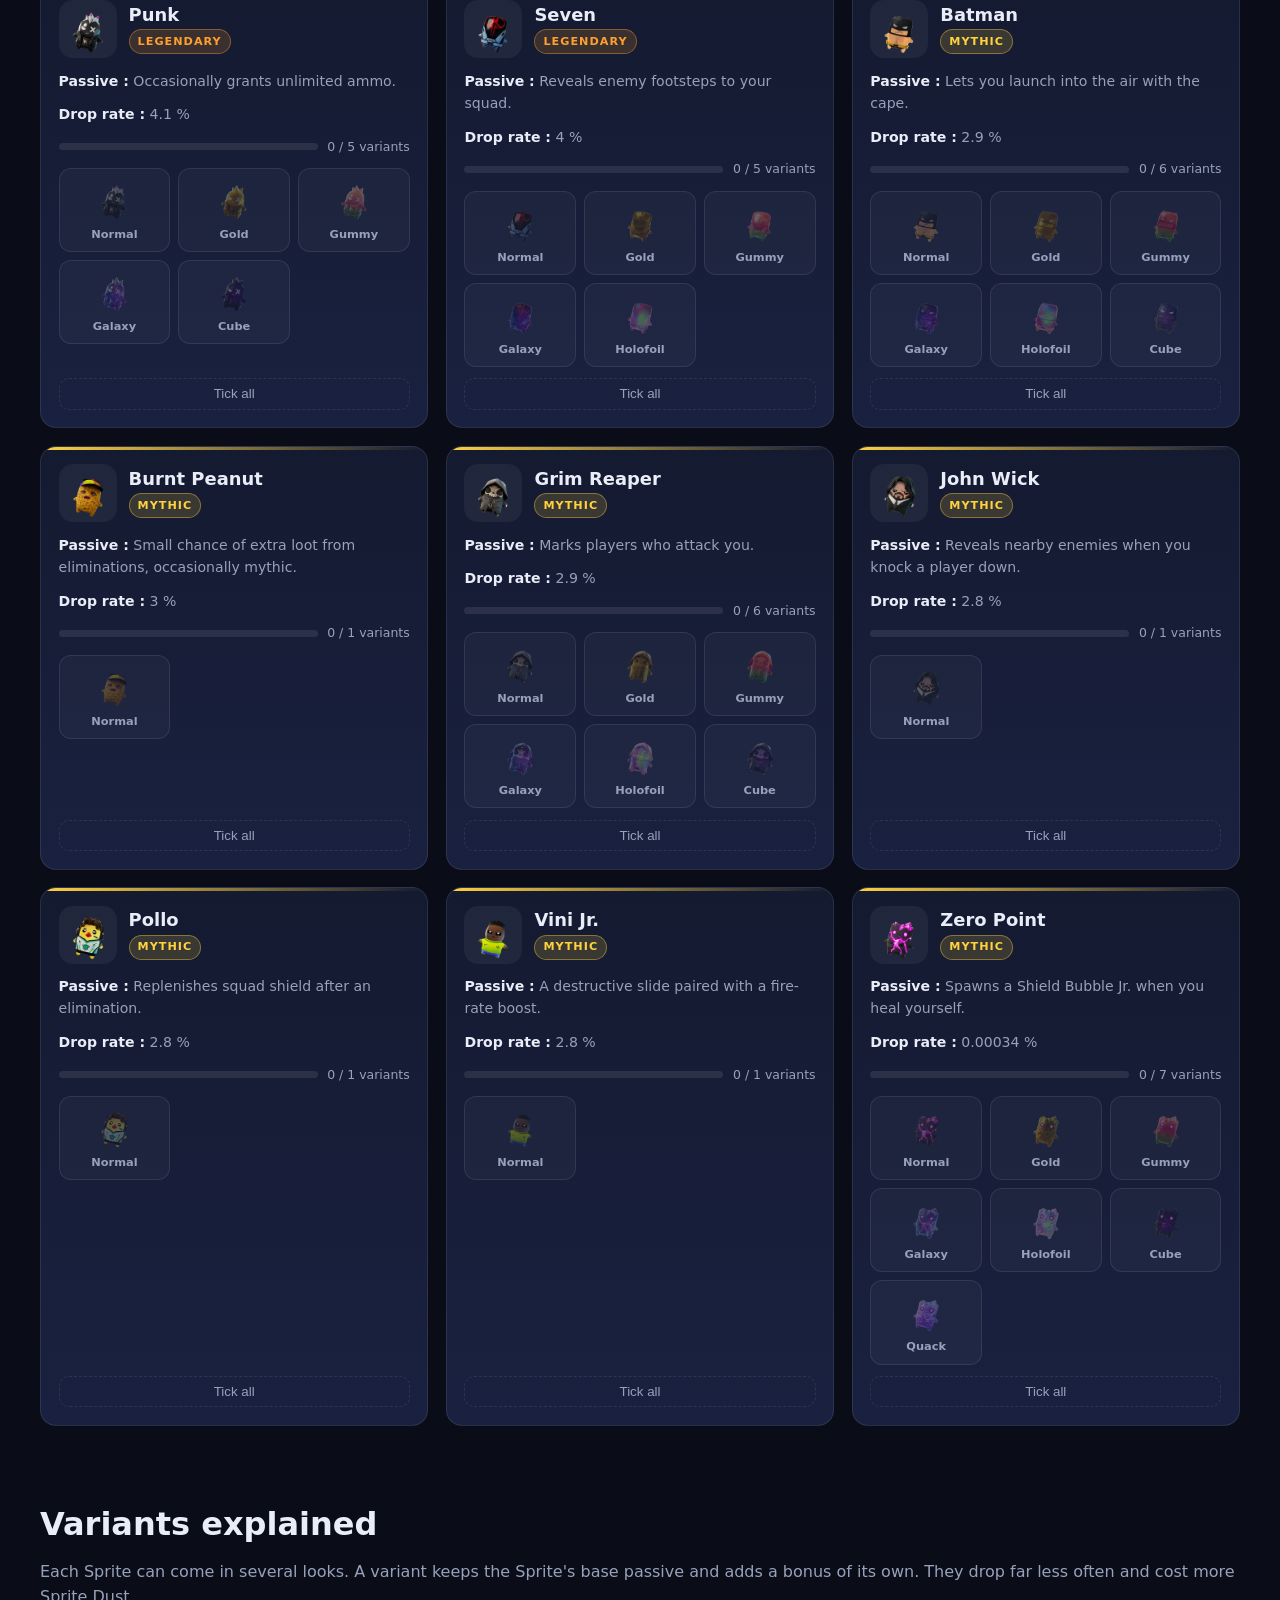
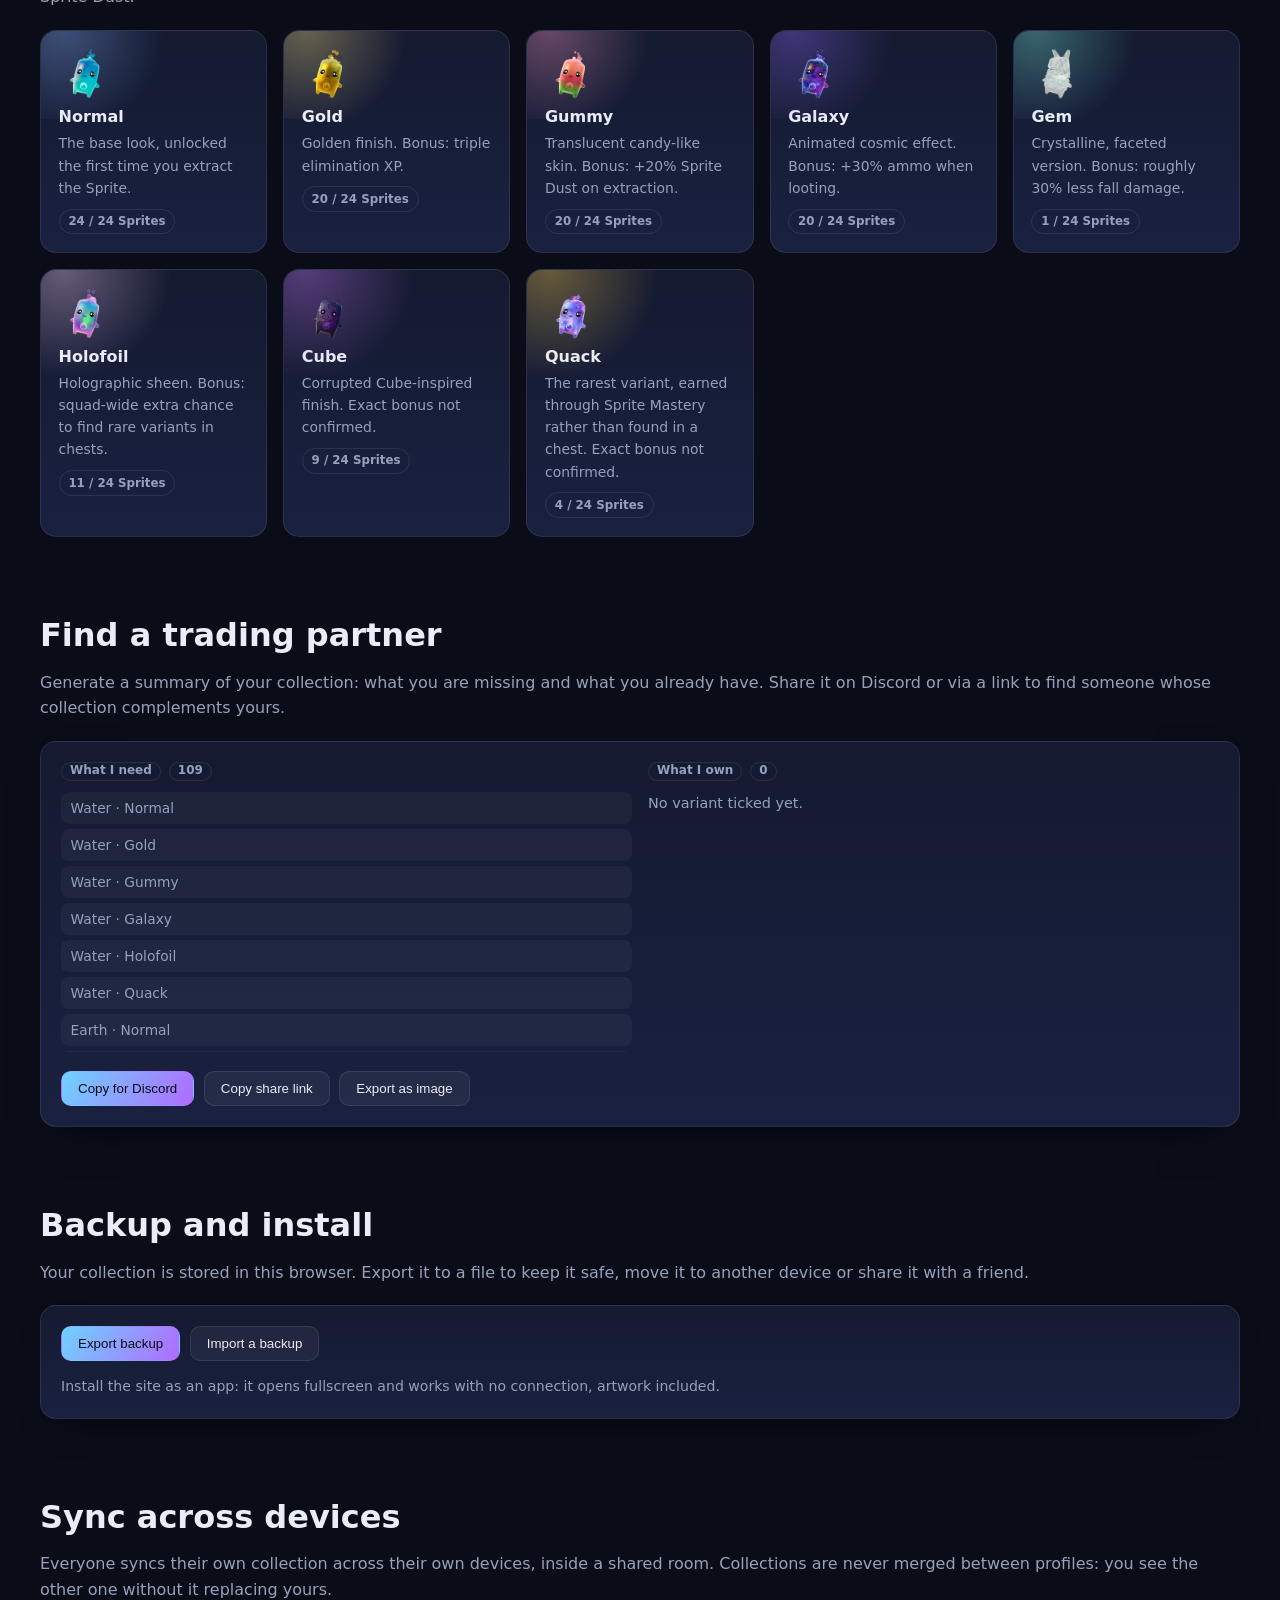
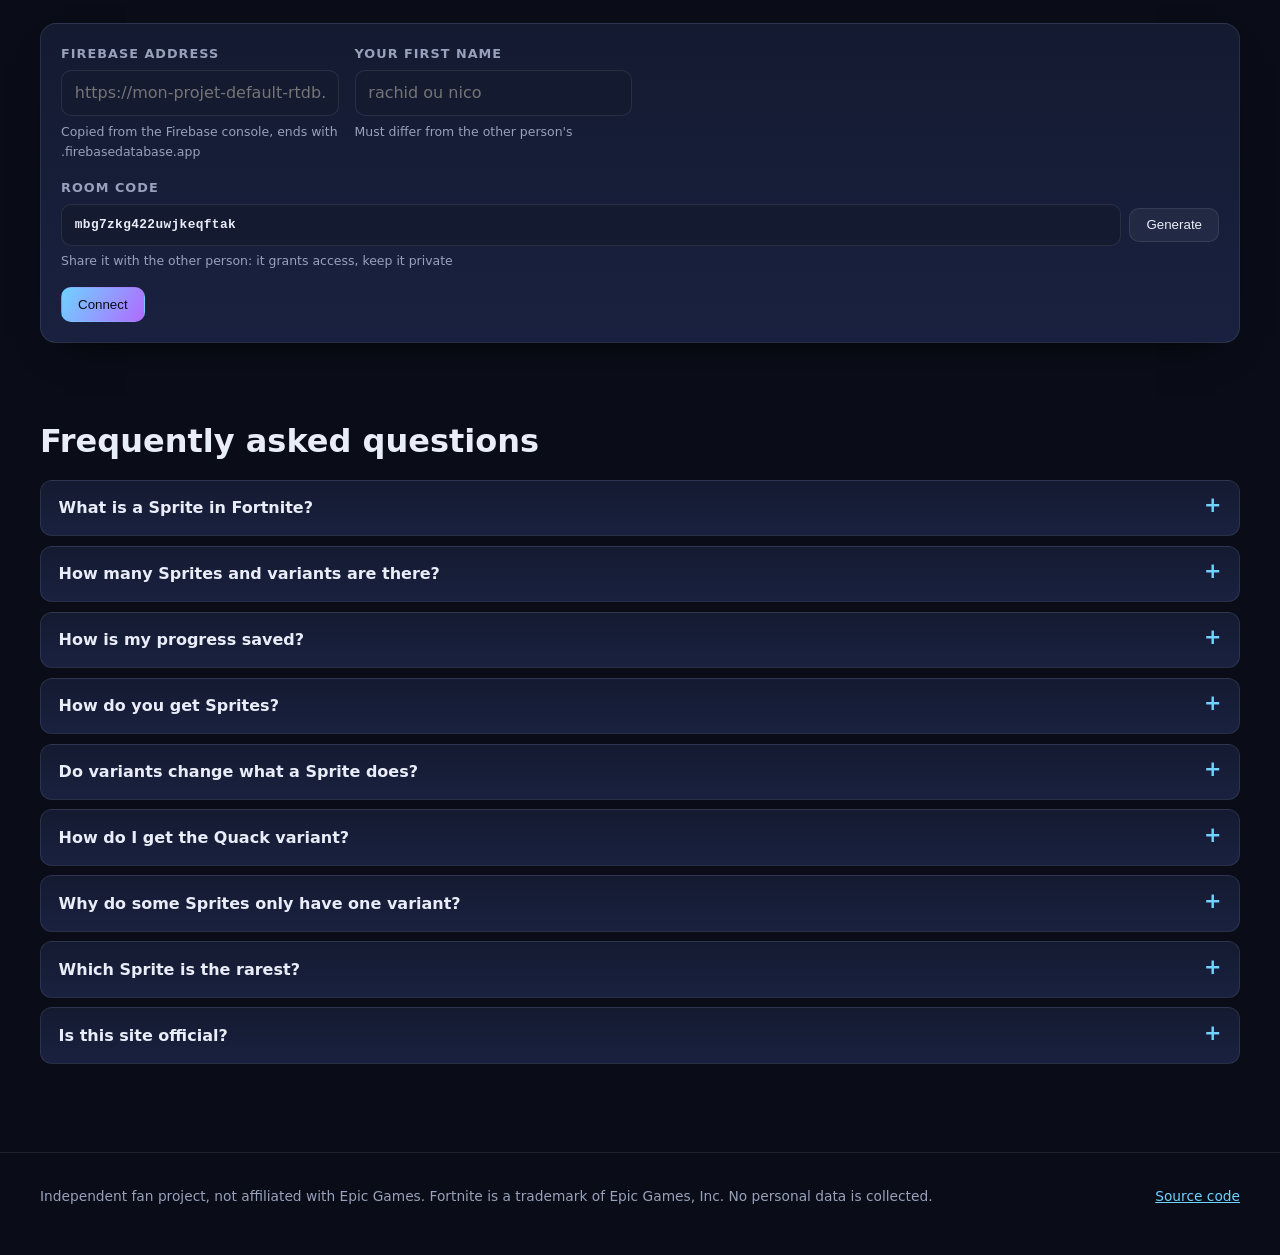
==== commit b03a546a: "Trois niveaux par case, et synchro Firebase sans installation Niveaux - un clic marque « obtenu », u" ====
--- a/en/index.html
+++ b/en/index.html
@@ -63,6 +63,10 @@
             <span data-t="hero.slotsLabel">variantes possédées</span>
           </div>
           <div class="stat">
+            <b id="progress-mastered">0 / 0</b>
+            <span data-t="hero.masteredLabel">variantes maîtrisées</span>
+          </div>
+          <div class="stat">
             <b id="progress-sprites">0 / 0</b>
             <span data-t="hero.spritesLabel">Sprites débloqués</span>
           </div>
@@ -198,24 +202,22 @@
       <div class="panel">
         <form class="sync__form" id="sync-form">
           <label class="field">
-            <span data-t="sync.url">Adresse du serveur</span>
-            <input type="url" id="sync-url" placeholder="https://sprite-sync.exemple.workers.dev" required>
+            <span data-t="sync.url">Adresse Firebase</span>
+            <input type="url" id="sync-url" placeholder="https://mon-projet-default-rtdb.europe-west1.firebasedatabase.app" required>
             <small data-t="sync.urlHint"></small>
           </label>
           <label class="field">
-            <span data-t="sync.room">Salon</span>
-            <input type="text" id="sync-room" placeholder="nos-sprites" required>
-            <small data-t="sync.roomHint"></small>
-          </label>
-          <label class="field">
-            <span data-t="sync.key">Clé du salon</span>
-            <input type="password" id="sync-key" minlength="8" required>
-            <small data-t="sync.keyHint"></small>
-          </label>
-          <label class="field">
-            <span data-t="sync.profile">Votre profil</span>
+            <span data-t="sync.profile">Votre prénom</span>
             <input type="text" id="sync-profile" placeholder="rachid ou nico" required>
             <small data-t="sync.profileHint"></small>
+          </label>
+          <label class="field field--wide">
+            <span data-t="sync.room">Code du salon</span>
+            <span class="field__row">
+              <input type="text" id="sync-room" required>
+              <button type="button" class="btn" id="sync-generate" data-t="sync.generate">Générer</button>
+            </span>
+            <small data-t="sync.roomHint"></small>
           </label>
           <div class="sync__actions">
             <button type="submit" class="btn btn--primary" id="sync-connect" data-t="sync.connect">Connecter</button>
--- a/assets/css/styles.css
+++ b/assets/css/styles.css
@@ -444,7 +444,7 @@
   padding: 0.05rem 0.36rem;
 }
 
-.variant.is-unreleased.is-owned .variant__soon {
+.variant.is-unreleased:not([data-level='0']) .variant__soon {
   background: var(--accent);
 }
 
@@ -585,9 +585,11 @@
   gap: 0.5rem;
 }
 
+/* Trois états successifs : rien → possédé → maîtrisé, puis retour à rien. */
 .variant {
   --chip-a: var(--accent);
   --chip-b: var(--accent-2);
+  --or: #f5c542;
   position: relative;
   display: flex;
   flex-direction: column;
@@ -600,12 +602,13 @@
   cursor: pointer;
   text-align: center;
   transition: all 0.15s ease;
-}
-
-.variant input {
-  position: absolute;
-  opacity: 0;
-  pointer-events: none;
+  font: inherit;
+  color: inherit;
+  -webkit-tap-highlight-color: transparent;
+}
+
+.variant:active {
+  transform: scale(0.94);
 }
 
 .sprite-img {
@@ -640,21 +643,13 @@
   border-color: rgba(255, 255, 255, 0.24);
 }
 
-.variant.is-owned {
+/* niveau 1 : possédé */
+.variant[data-level='1'] {
   border-color: color-mix(in srgb, var(--chip-a) 55%, transparent);
   background: color-mix(in srgb, var(--chip-a) 12%, transparent);
 }
 
-.variant.is-owned .variant__art {
-  opacity: 1;
-  filter: none;
-}
-
-.variant.is-owned .variant__name {
-  color: var(--text);
-}
-
-.variant.is-owned::after {
+.variant[data-level='1']::after {
   content: '✓';
   position: absolute;
   top: 4px;
@@ -664,6 +659,44 @@
   color: var(--ok);
 }
 
+/* niveau 2 : maîtrisé — liseré doré et couronne */
+.variant[data-level='2'] {
+  border-color: color-mix(in srgb, var(--or) 70%, transparent);
+  background: color-mix(in srgb, var(--or) 14%, transparent);
+  box-shadow: 0 0 0 1px color-mix(in srgb, var(--or) 35%, transparent),
+    0 6px 18px -10px color-mix(in srgb, var(--or) 70%, transparent);
+}
+
+.variant__crown {
+  position: absolute;
+  top: -7px;
+  right: -5px;
+  display: grid;
+  place-items: center;
+  width: 22px;
+  height: 22px;
+  border-radius: 50%;
+  background: var(--bg-2);
+  border: 1px solid color-mix(in srgb, var(--or) 60%, transparent);
+  color: var(--or);
+  line-height: 0;
+}
+
+.variant[data-level='1'] .variant__art,
+.variant[data-level='2'] .variant__art {
+  opacity: 1;
+  filter: none;
+}
+
+.variant[data-level='1'] .variant__name,
+.variant[data-level='2'] .variant__name {
+  color: var(--text);
+}
+
+.variant[data-level='2'] .variant__name {
+  color: var(--or);
+}
+
 .variant.is-dimmed {
   opacity: 0.32;
 }
@@ -880,6 +913,22 @@
   font-size: 0.78rem;
 }
 
+.field--wide {
+  grid-column: 1 / -1;
+}
+
+.field__row {
+  display: flex;
+  gap: 0.5rem;
+  align-items: center;
+}
+
+.field__row input {
+  flex: 1;
+  font-family: ui-monospace, SFMono-Regular, Menlo, monospace;
+  letter-spacing: 0.03em;
+}
+
 .sync__actions {
   grid-column: 1 / -1;
   display: flex;
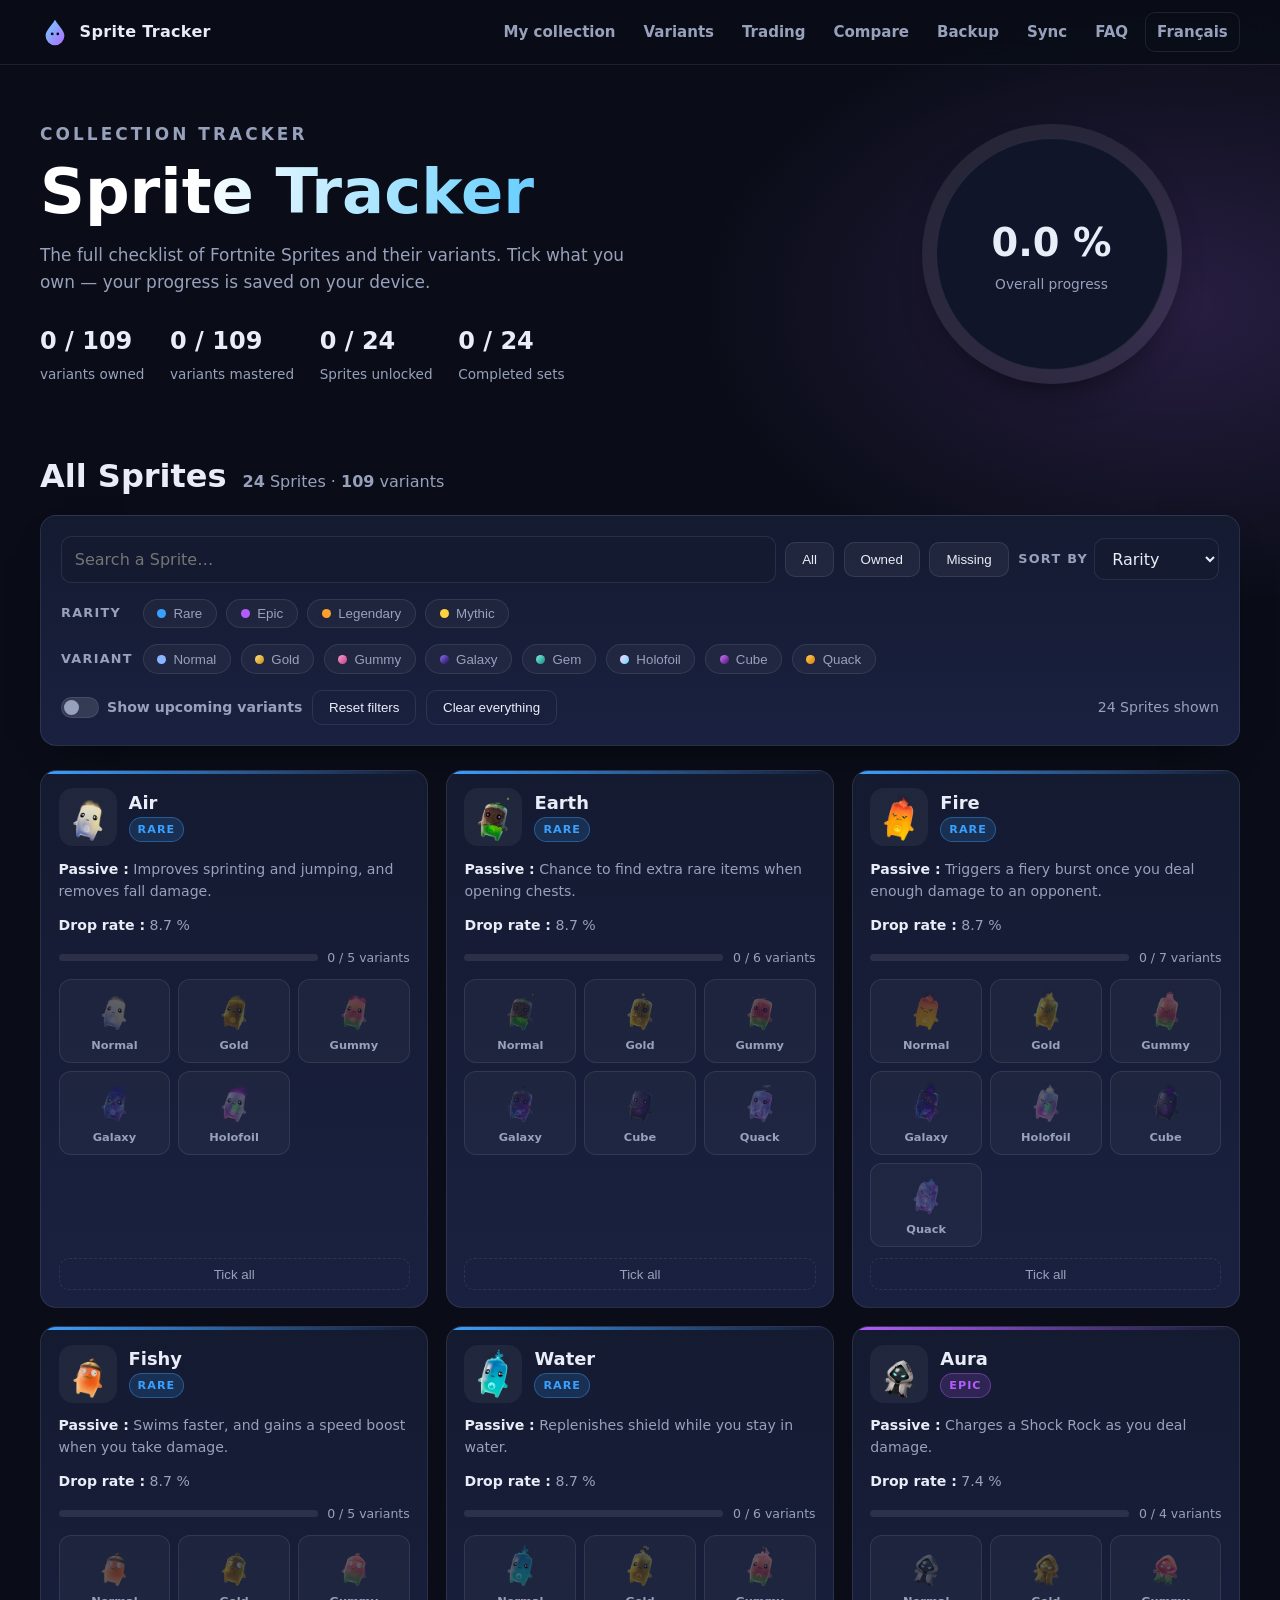
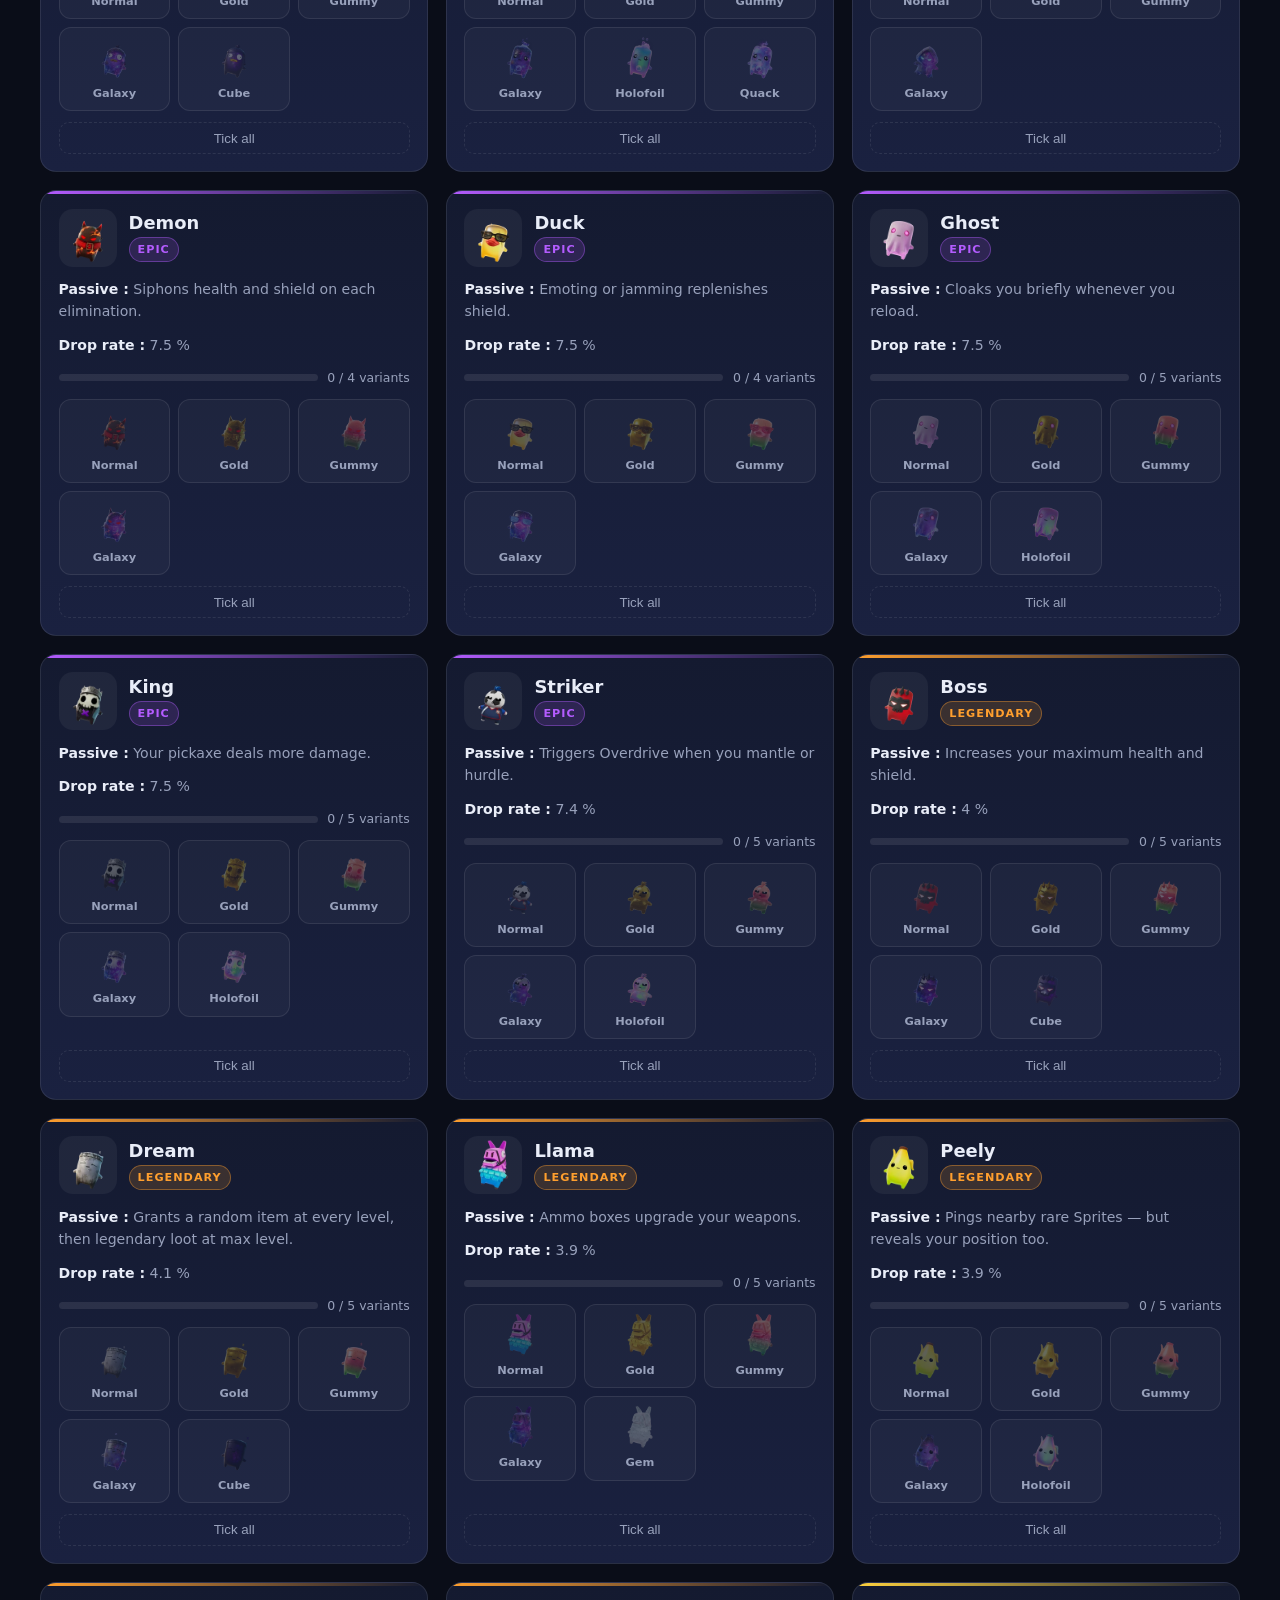
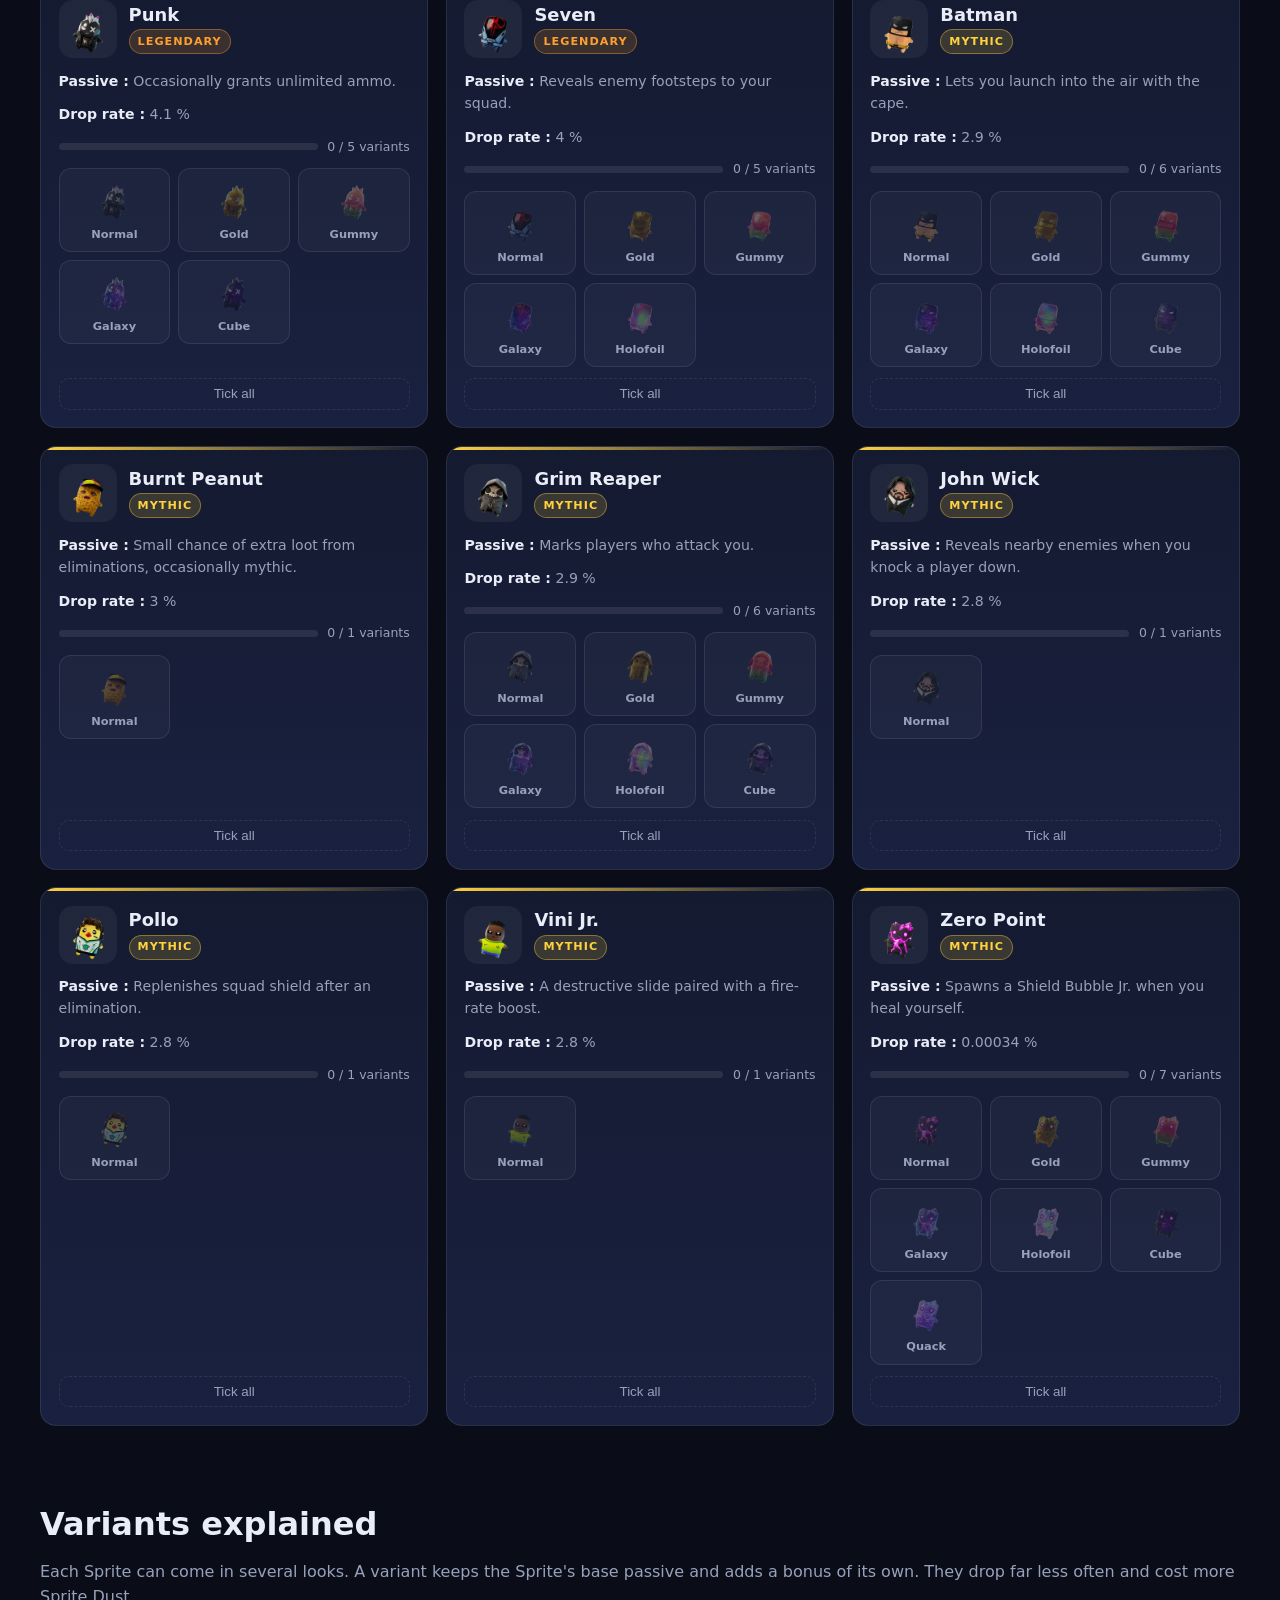
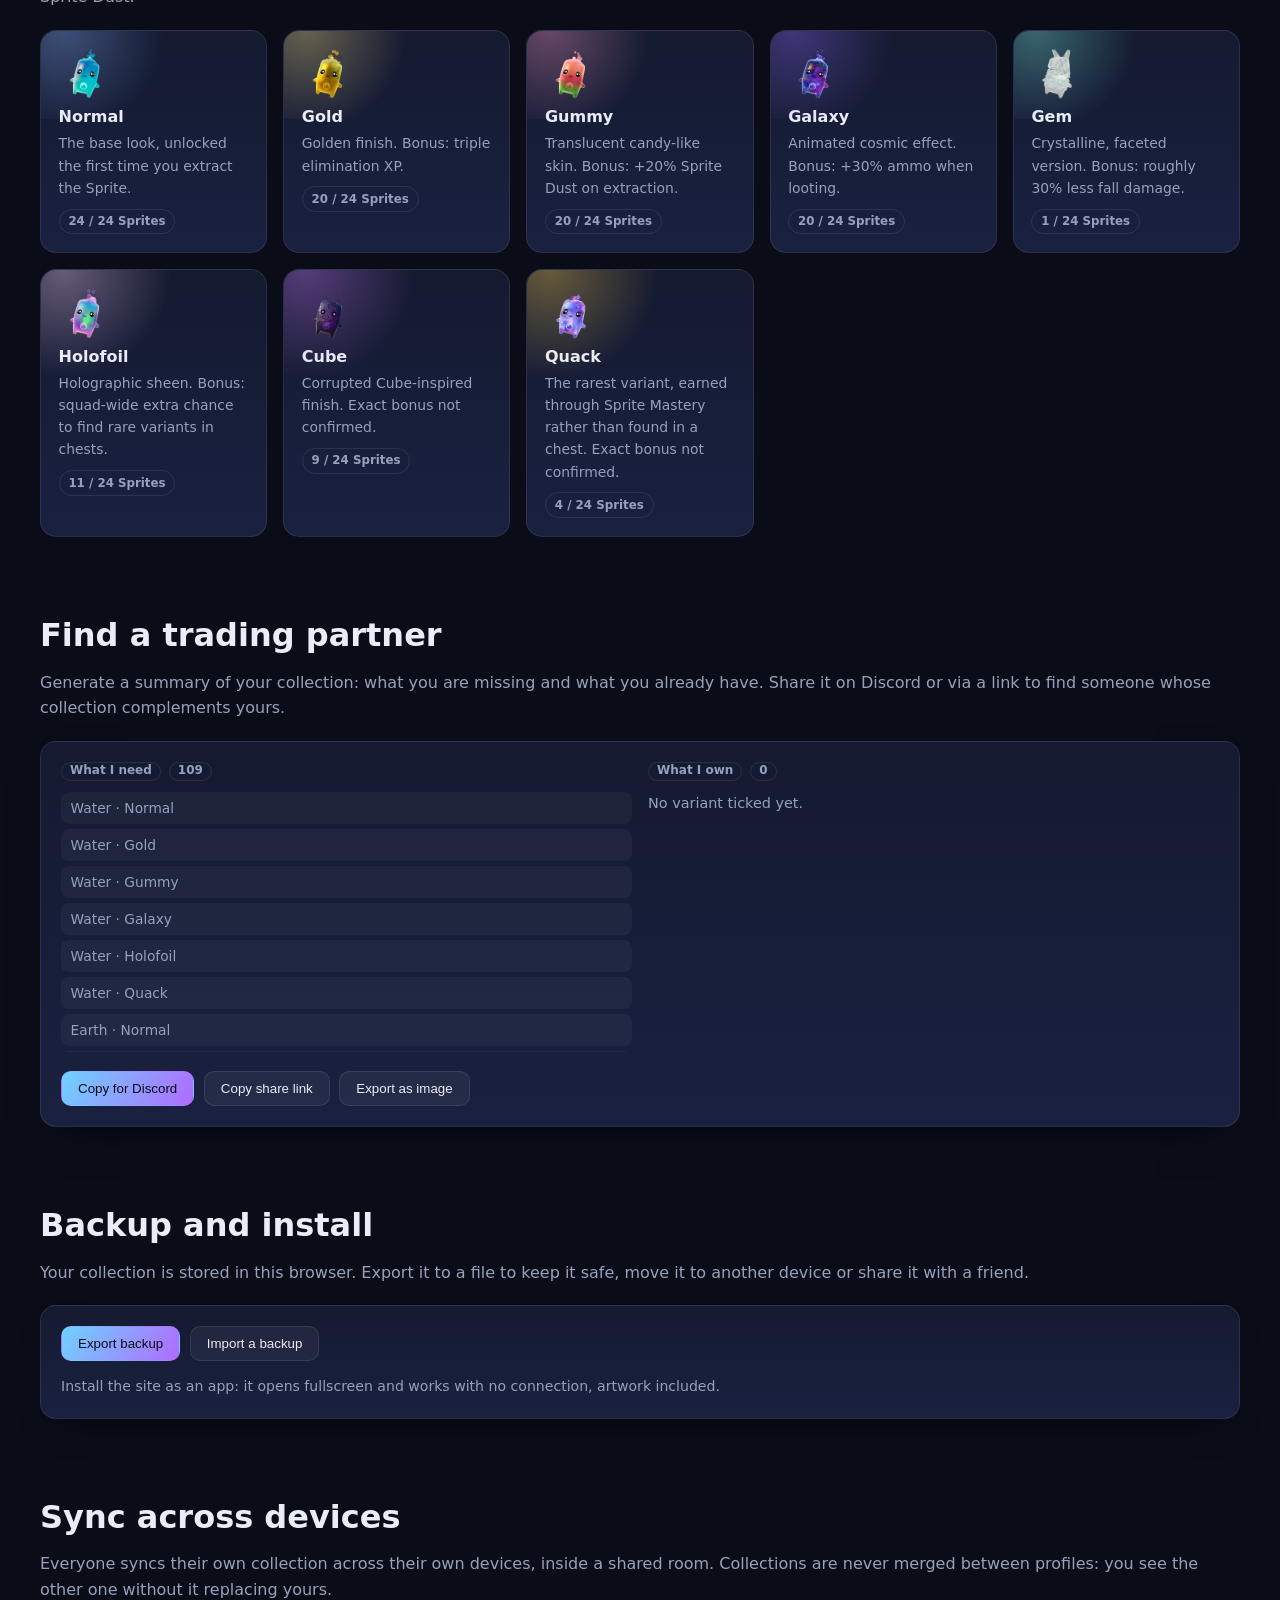
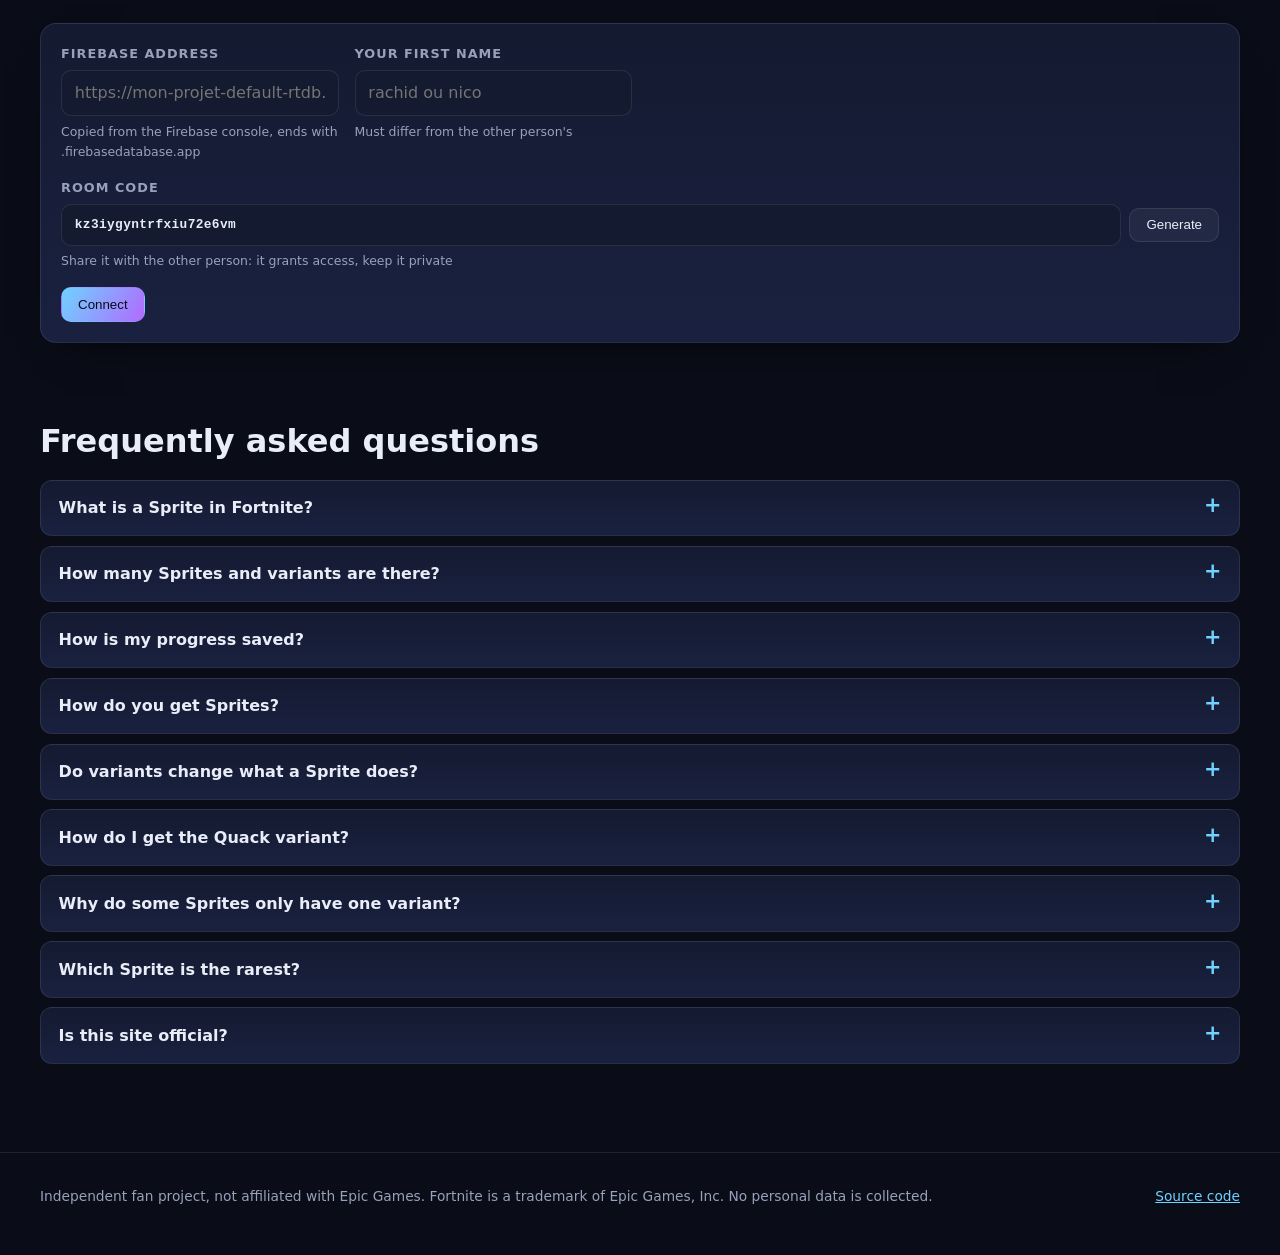
==== commit 92c5f8e0: "Onglet Comparer : vue dediee face a un membre du salon - vrai onglet dans la navigation, adresse #co" ====
--- a/en/index.html
+++ b/en/index.html
@@ -42,6 +42,7 @@
       <a href="#collection" data-t="nav.collection">Ma collection</a>
       <a href="#variantes" data-t="nav.variants">Variantes</a>
       <a href="#echanges" data-t="nav.trade">Échanges</a>
+      <a href="#comparer" data-t="nav.compare">Comparer</a>
       <a href="#sauvegarde" data-t="nav.backup">Sauvegarde</a>
       <a href="#synchro" data-t="nav.sync">Synchro</a>
       <a href="#questions" data-t="nav.faq">FAQ</a>
@@ -135,6 +136,40 @@
     </div>
   </section>
 
+
+  <section class="section view" id="comparer" hidden>
+    <div class="wrap">
+      <div class="section__head">
+        <h2 data-t="compare.heading">Comparer les collections</h2>
+        <p data-t="compare.intro"></p>
+      </div>
+
+      <div class="panel compare__setup" id="compare-setup" hidden>
+        <p id="compare-setup-msg"></p>
+        <a class="btn btn--primary" href="#synchro" id="compare-goto-sync" data-t="compare.goSync">Aller à la synchro</a>
+      </div>
+
+      <div id="compare-main" hidden>
+        <div class="versus" id="compare-versus"></div>
+
+        <div class="panel toolbar compare__toolbar">
+          <div class="toolbar__row">
+            <label class="toolbar__row" style="gap:.4rem">
+              <span class="toolbar__label" style="min-width:auto" data-t="compare.with">Comparer avec</span>
+              <select id="compare-who"></select>
+            </label>
+            <button type="button" class="btn" id="compare-refresh" data-t="compare.refresh">Actualiser</button>
+            <button type="button" class="btn" id="compare-copy" data-t="compare.copyMissing">Copier ma liste de manques</button>
+            <span class="toolbar__meta" id="compare-count"></span>
+          </div>
+          <div class="toolbar__row" id="compare-filters" role="group"></div>
+        </div>
+
+        <div class="grid" id="compare-grid"></div>
+      </div>
+    </div>
+  </section>
+
   <section class="section" id="variantes">
     <div class="wrap">
       <div class="section__head">
--- a/assets/css/styles.css
+++ b/assets/css/styles.css
@@ -18,6 +18,12 @@
   box-sizing: border-box;
 }
 
+/* Un `display` explicite l'emporterait sur la règle par défaut de l'attribut
+   hidden : on le réaffirme une fois pour toutes. */
+[hidden] {
+  display: none !important;
+}
+
 html {
   scroll-behavior: smooth;
   /* le header est collant : décale les ancres pour ne pas passer dessous */
@@ -1055,6 +1061,196 @@
   background: rgba(255, 255, 255, 0.04);
 }
 
+/* -------------------------------------------------- onglet « comparer » */
+
+.site-nav a.is-active {
+  color: #080c16;
+  background: linear-gradient(120deg, var(--accent), var(--accent-2));
+}
+
+.compare__setup {
+  display: flex;
+  align-items: center;
+  gap: 1rem;
+  flex-wrap: wrap;
+}
+
+.compare__setup p {
+  color: var(--muted);
+  margin-right: auto;
+}
+
+.compare__setup .btn {
+  text-decoration: none;
+}
+
+/* bandeau « vous vs lui » */
+.versus {
+  display: grid;
+  grid-template-columns: 1fr auto 1fr;
+  align-items: center;
+  gap: 1rem;
+  margin-bottom: 1.5rem;
+}
+
+.versus__side {
+  background: linear-gradient(180deg, var(--panel), var(--panel-2));
+  border: 1px solid var(--line);
+  border-radius: var(--radius);
+  padding: 1.1rem 1.25rem;
+  display: grid;
+  gap: 0.5rem;
+  box-shadow: var(--shadow);
+}
+
+.versus__side.is-me {
+  border-color: color-mix(in srgb, var(--accent) 45%, transparent);
+}
+
+.versus__who {
+  font-weight: 800;
+  font-size: 1.05rem;
+}
+
+.versus__pct {
+  font-size: 2rem;
+  font-weight: 800;
+  line-height: 1;
+  background: linear-gradient(100deg, var(--accent), var(--accent-2));
+  -webkit-background-clip: text;
+  background-clip: text;
+  color: transparent;
+}
+
+.versus__detail {
+  color: var(--muted);
+  font-size: 0.84rem;
+}
+
+.versus__vs {
+  font-weight: 800;
+  color: var(--muted);
+  text-transform: uppercase;
+  letter-spacing: 0.1em;
+  font-size: 0.8rem;
+}
+
+/* familles de cases */
+.chip--theyHelp {
+  --chip-a: #55e39b;
+  --chip-b: #2bbf7a;
+}
+
+.chip--youHelp {
+  --chip-a: #6fd2ff;
+  --chip-b: #3a8fd8;
+}
+
+.chip--both {
+  --chip-a: #b06bff;
+  --chip-b: #7a3fd0;
+}
+
+.chip--neither {
+  --chip-a: #6b7488;
+  --chip-b: #47506a;
+}
+
+.chip b {
+  font-variant-numeric: tabular-nums;
+}
+
+.compare__toolbar .toolbar__meta {
+  margin-left: auto;
+}
+
+.cmp-card {
+  gap: 0.85rem;
+}
+
+.cmp-card__count {
+  margin-left: auto;
+  font-weight: 800;
+  font-size: 0.95rem;
+  color: var(--muted);
+  background: rgba(255, 255, 255, 0.06);
+  border-radius: 999px;
+  padding: 0.1rem 0.6rem;
+}
+
+.cmp-tiles {
+  display: grid;
+  grid-template-columns: repeat(auto-fill, minmax(92px, 1fr));
+  gap: 0.5rem;
+}
+
+.cmp-tile {
+  --chip-a: var(--accent);
+  --chip-b: var(--accent-2);
+  display: flex;
+  flex-direction: column;
+  align-items: center;
+  gap: 0.3rem;
+  padding: 0.55rem 0.3rem 0.45rem;
+  border-radius: 12px;
+  border: 1px solid color-mix(in srgb, var(--chip-a) 35%, transparent);
+  background: color-mix(in srgb, var(--chip-a) 8%, transparent);
+  text-align: center;
+}
+
+.cmp-tile__art {
+  width: 42px;
+  line-height: 0;
+}
+
+.cmp-tile__name {
+  font-size: 0.72rem;
+  font-weight: 700;
+  color: var(--text);
+}
+
+.cmp-tile__dots {
+  display: flex;
+  gap: 0.25rem;
+}
+
+/* pastilles : niveau de chacun sur cette case */
+.dot {
+  width: 18px;
+  height: 18px;
+  border-radius: 50%;
+  display: grid;
+  place-items: center;
+  font-size: 0.62rem;
+  font-weight: 800;
+  border: 1px solid var(--line);
+  background: rgba(255, 255, 255, 0.05);
+  color: var(--muted);
+}
+
+.dot--1 {
+  background: color-mix(in srgb, var(--ok) 22%, transparent);
+  border-color: color-mix(in srgb, var(--ok) 55%, transparent);
+  color: var(--ok);
+}
+
+.dot--2 {
+  background: color-mix(in srgb, #f5c542 22%, transparent);
+  border-color: color-mix(in srgb, #f5c542 60%, transparent);
+  color: #f5c542;
+}
+
+@media (max-width: 640px) {
+  .versus {
+    grid-template-columns: 1fr;
+    gap: 0.6rem;
+  }
+
+  .versus__vs {
+    text-align: center;
+  }
+}
+
 /* ----------------------------------------------------------------- faq */
 
 .faq {
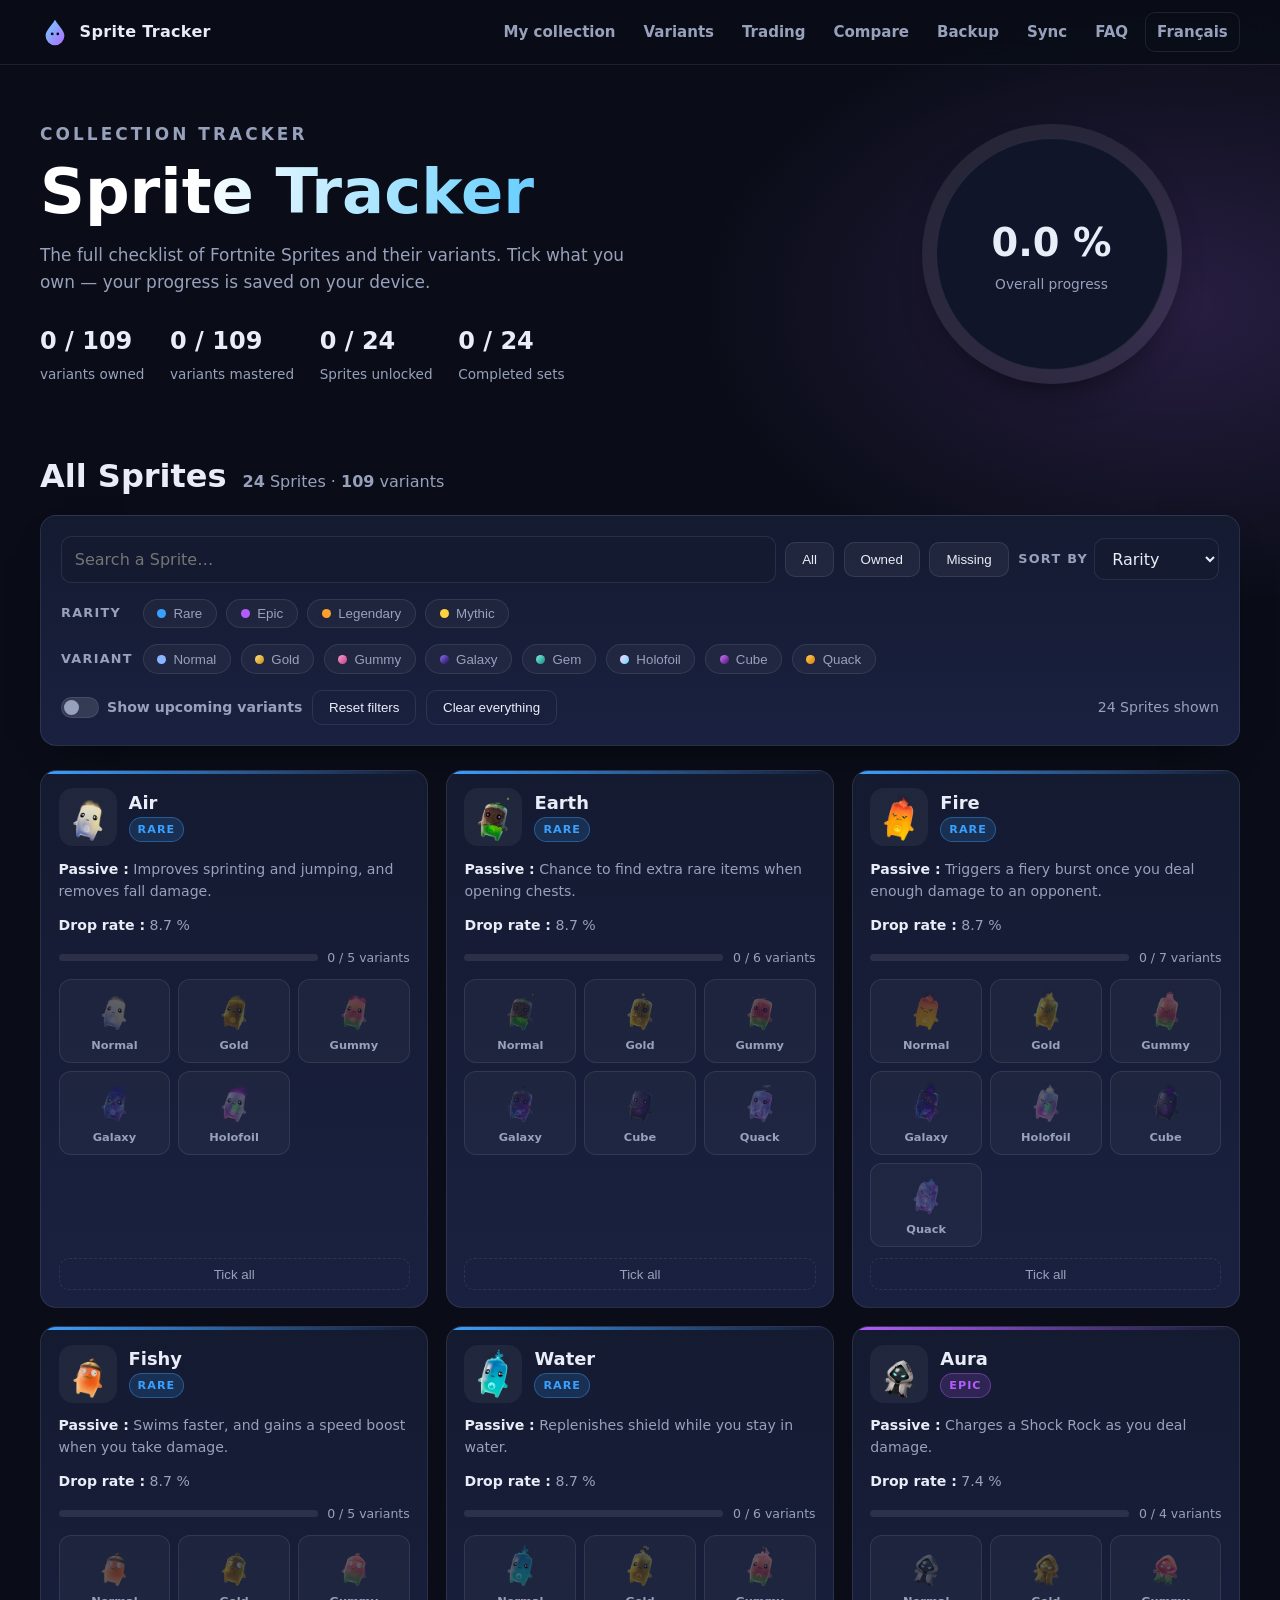
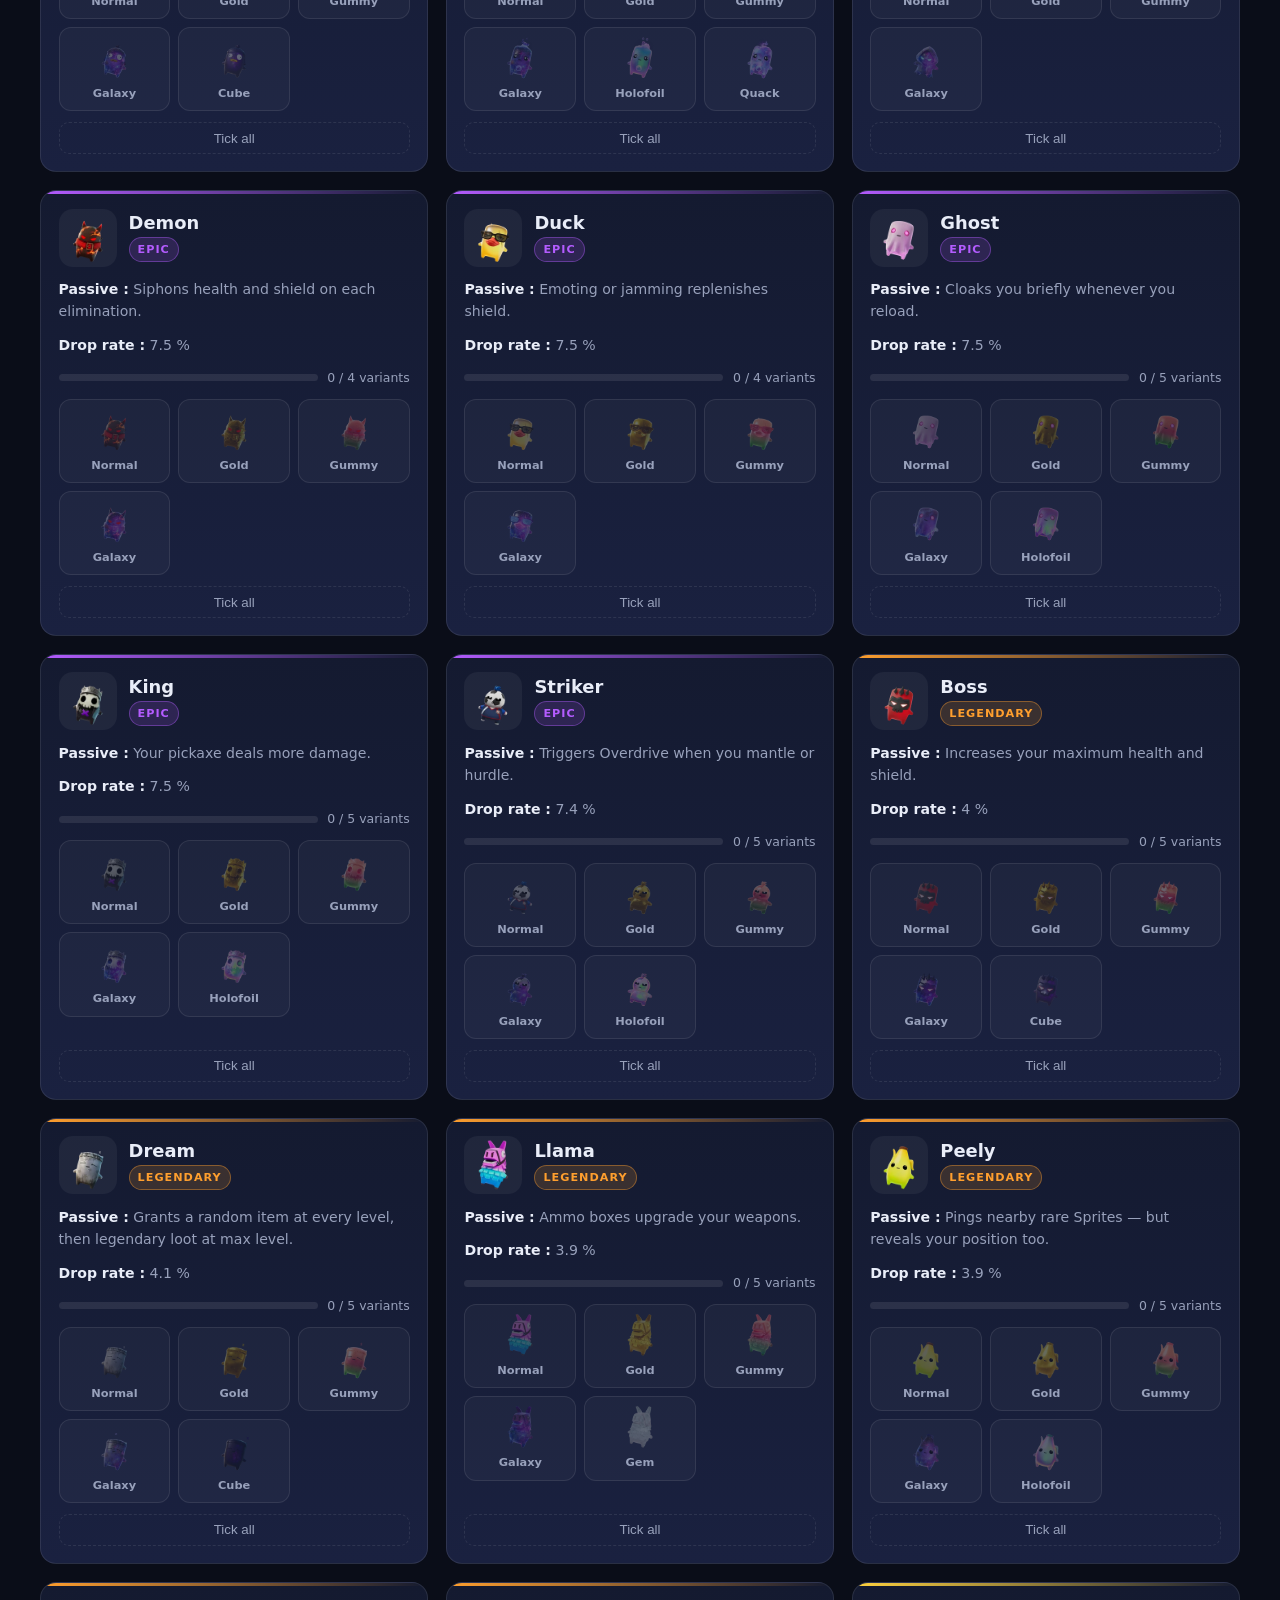
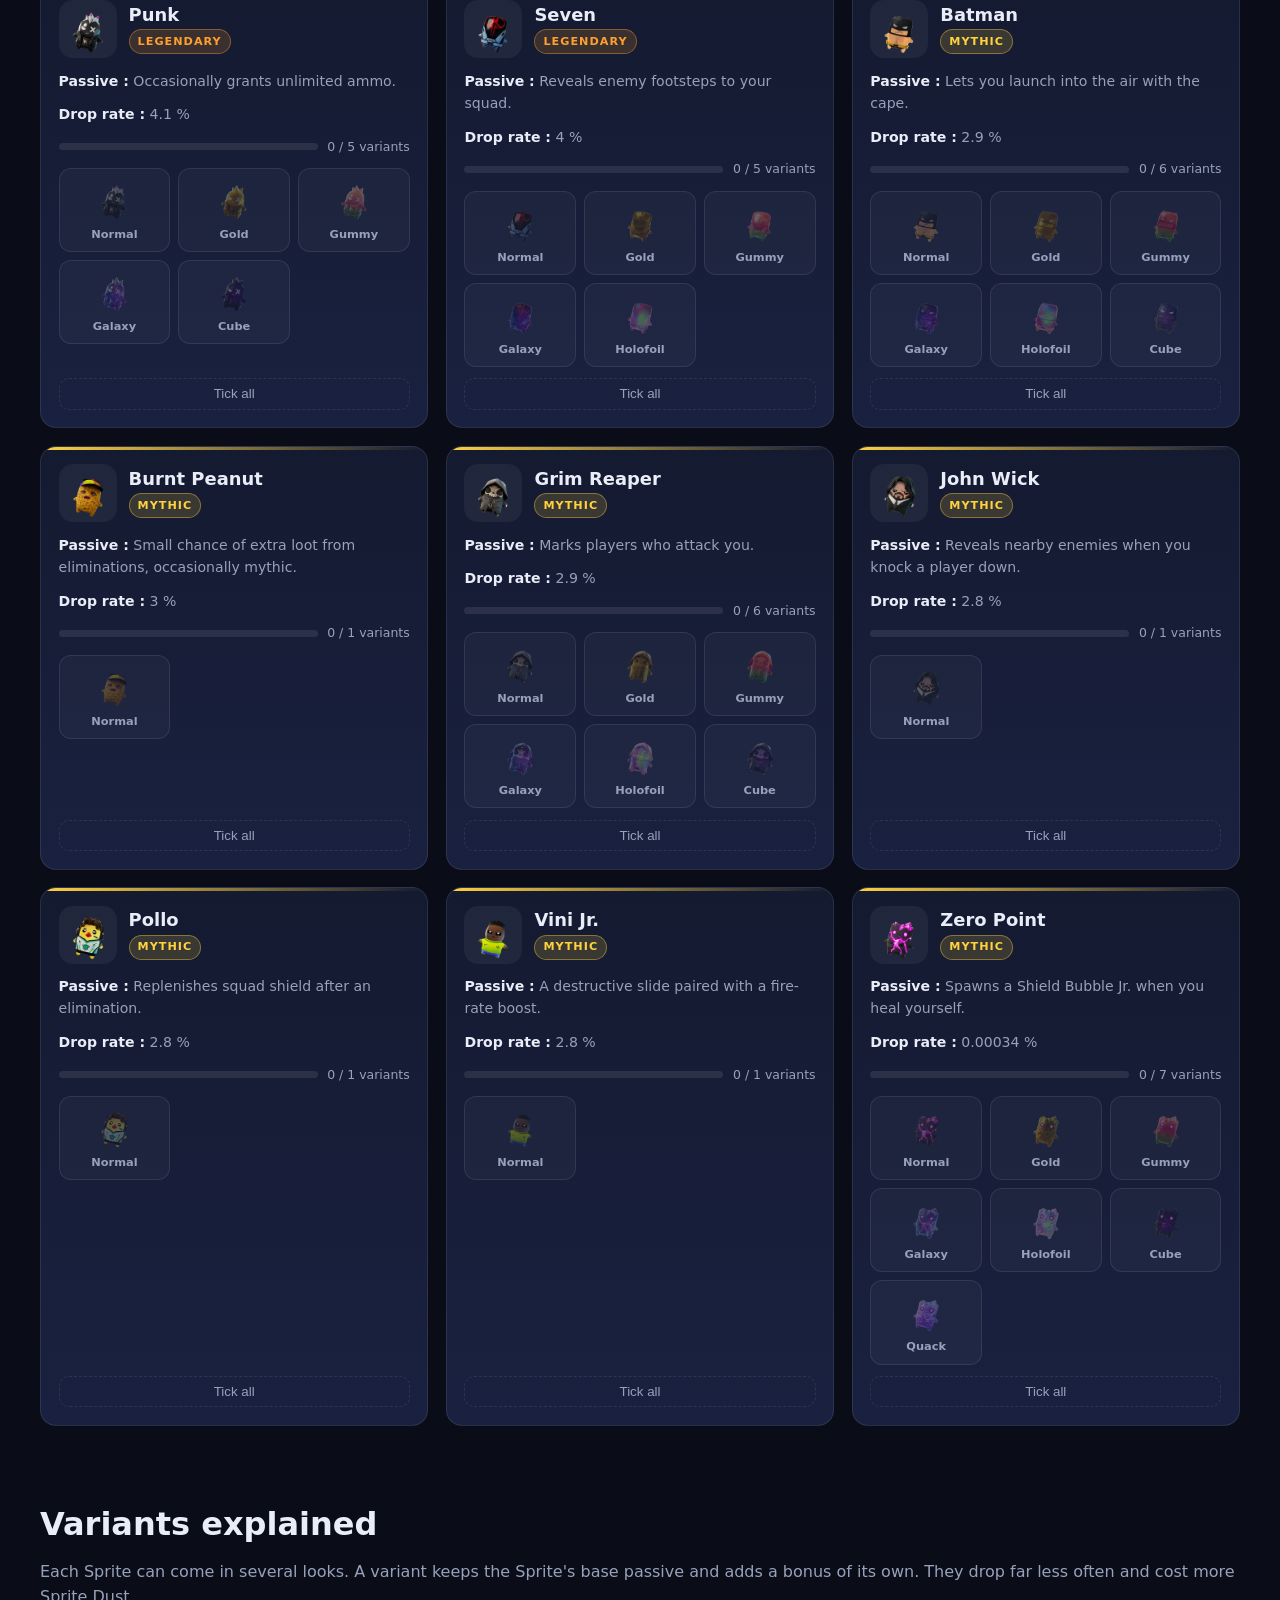
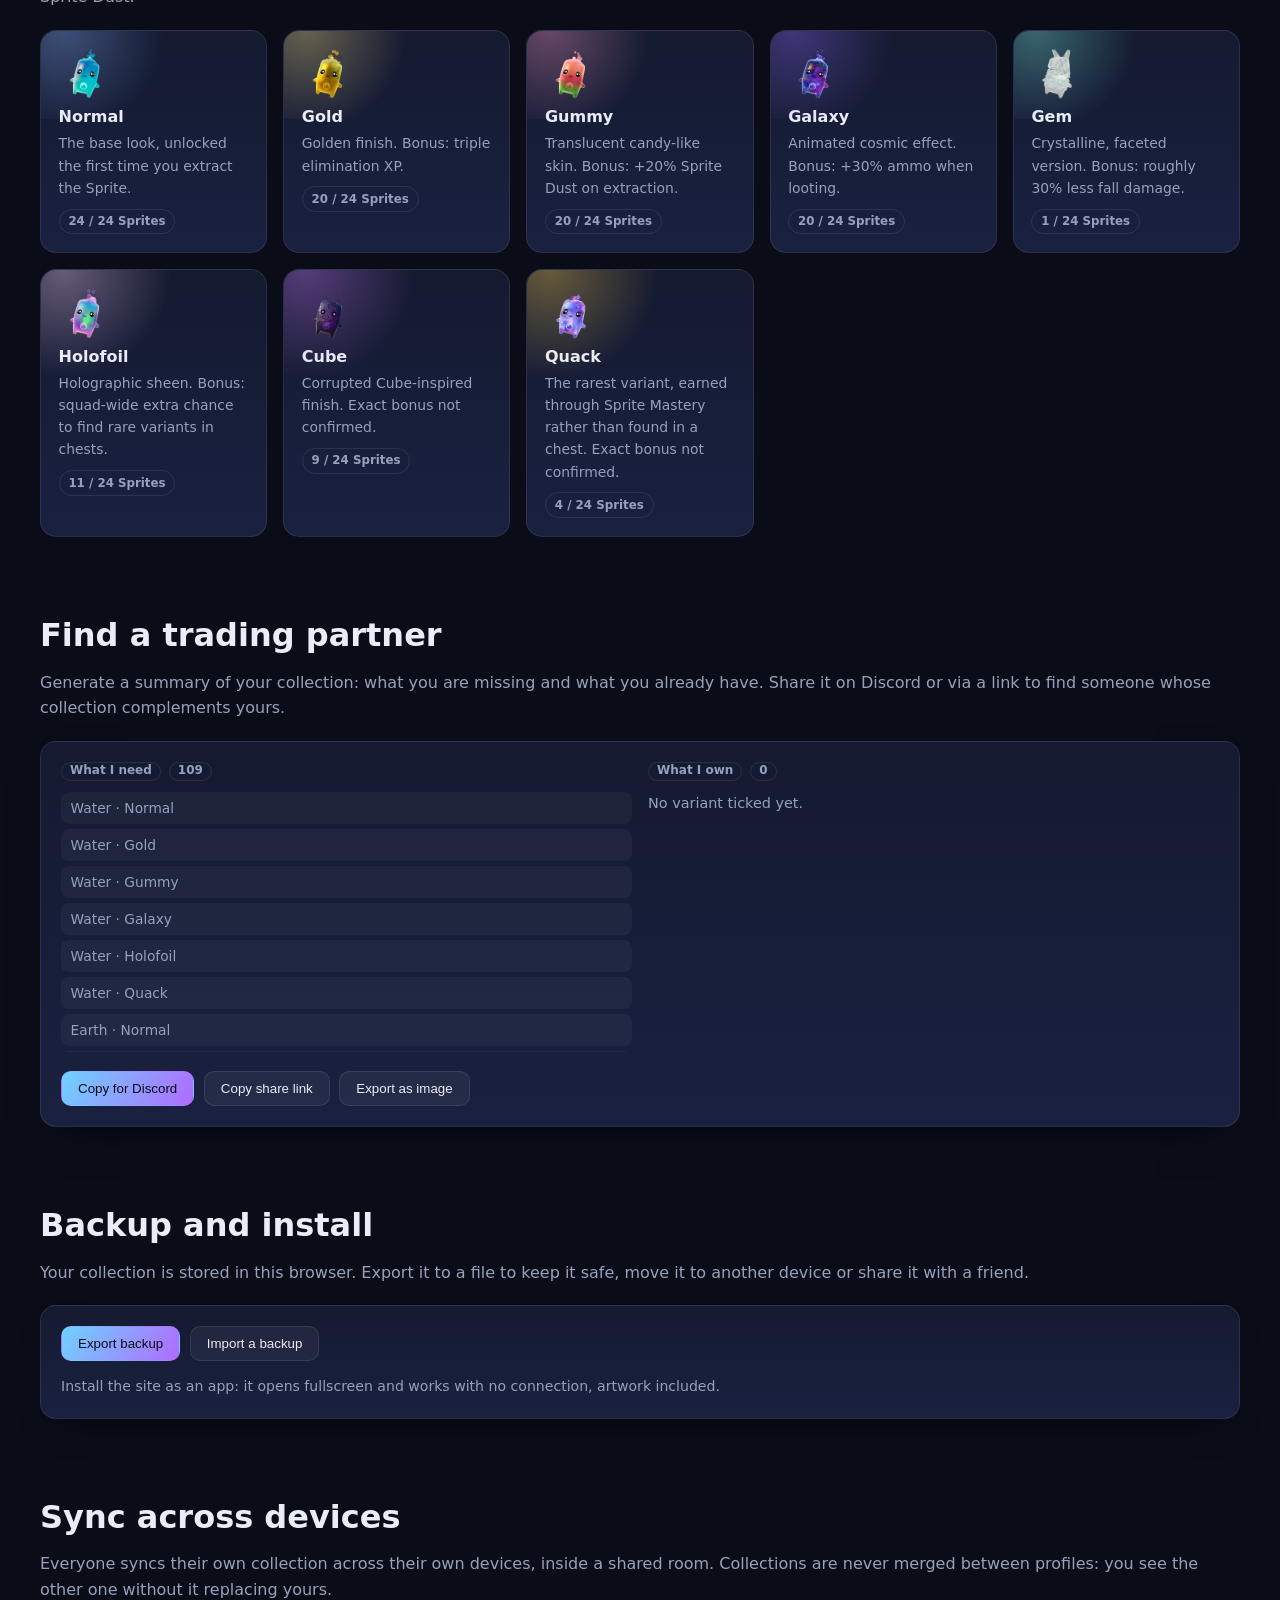
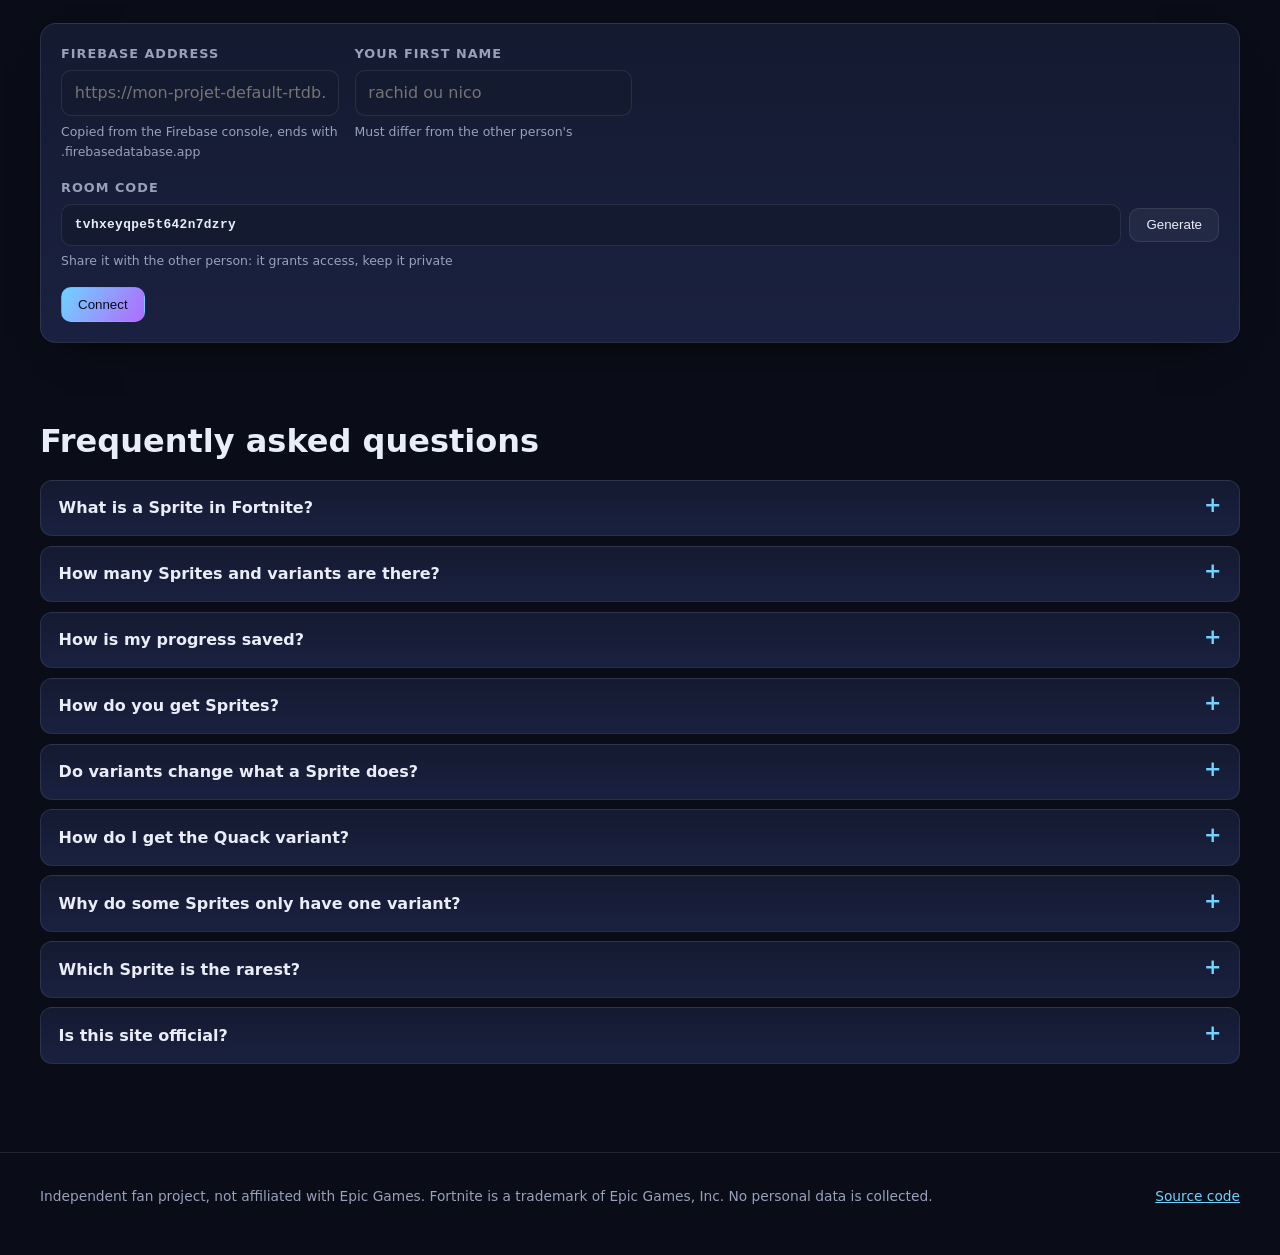
==== commit 34181691: "Banniere de mise a jour, et protection de la collection distante Mise a jour - le service worker n'a" ====
--- a/en/index.html
+++ b/en/index.html
@@ -306,6 +306,8 @@
   </div>
 </dialog>
 
+<div class="toasts" id="toasts" role="status" aria-live="polite"></div>
+
 <script type="module" src="../assets/js/app.js"></script>
 </body>
 </html>
--- a/assets/css/styles.css
+++ b/assets/css/styles.css
@@ -1251,6 +1251,109 @@
   }
 }
 
+/* ---------------------------------------------------------- bannières */
+
+.toasts {
+  position: fixed;
+  left: 50%;
+  bottom: max(1rem, env(safe-area-inset-bottom));
+  transform: translateX(-50%);
+  z-index: 60;
+  display: grid;
+  gap: 0.5rem;
+  width: min(520px, calc(100% - 2rem));
+  pointer-events: none;
+}
+
+.toast {
+  --toast-accent: var(--accent);
+  pointer-events: auto;
+  display: flex;
+  align-items: center;
+  gap: 0.75rem;
+  padding: 0.8rem 0.9rem 0.8rem 1rem;
+  border-radius: 14px;
+  border: 1px solid var(--line);
+  background: rgba(20, 26, 48, 0.96);
+  backdrop-filter: blur(12px);
+  box-shadow: 0 18px 40px -18px rgba(0, 0, 0, 0.9);
+  /* état de départ de l'animation d'entrée */
+  opacity: 0;
+  transform: translateY(14px) scale(0.98);
+  transition: opacity 0.2s ease, transform 0.2s ease;
+}
+
+.toast::before {
+  content: '';
+  width: 4px;
+  align-self: stretch;
+  border-radius: 999px;
+  background: var(--toast-accent);
+  flex: none;
+}
+
+.toast.is-in {
+  opacity: 1;
+  transform: none;
+}
+
+.toast.is-leaving {
+  opacity: 0;
+  transform: translateY(8px) scale(0.98);
+}
+
+.toast__text {
+  flex: 1;
+  font-size: 0.92rem;
+  font-weight: 600;
+}
+
+.toast__action {
+  border: none;
+  border-radius: 9px;
+  padding: 0.45rem 0.85rem;
+  font: 700 0.88rem inherit;
+  cursor: pointer;
+  color: #080c16;
+  background: linear-gradient(120deg, var(--accent), var(--accent-2));
+  flex: none;
+}
+
+.toast__close {
+  border: none;
+  background: none;
+  color: var(--muted);
+  cursor: pointer;
+  font-size: 0.85rem;
+  padding: 0.2rem 0.3rem;
+  border-radius: 8px;
+  flex: none;
+}
+
+.toast__close:hover {
+  color: var(--text);
+  background: rgba(255, 255, 255, 0.08);
+}
+
+.toast--update {
+  --toast-accent: var(--accent-2);
+}
+
+.toast--ok {
+  --toast-accent: var(--ok);
+}
+
+.toast--warn {
+  --toast-accent: #ffb24d;
+}
+
+@media (prefers-reduced-motion: reduce) {
+  .toast {
+    opacity: 1;
+    transform: none;
+  }
+}
+
 /* ----------------------------------------------------------------- faq */
 
 .faq {
